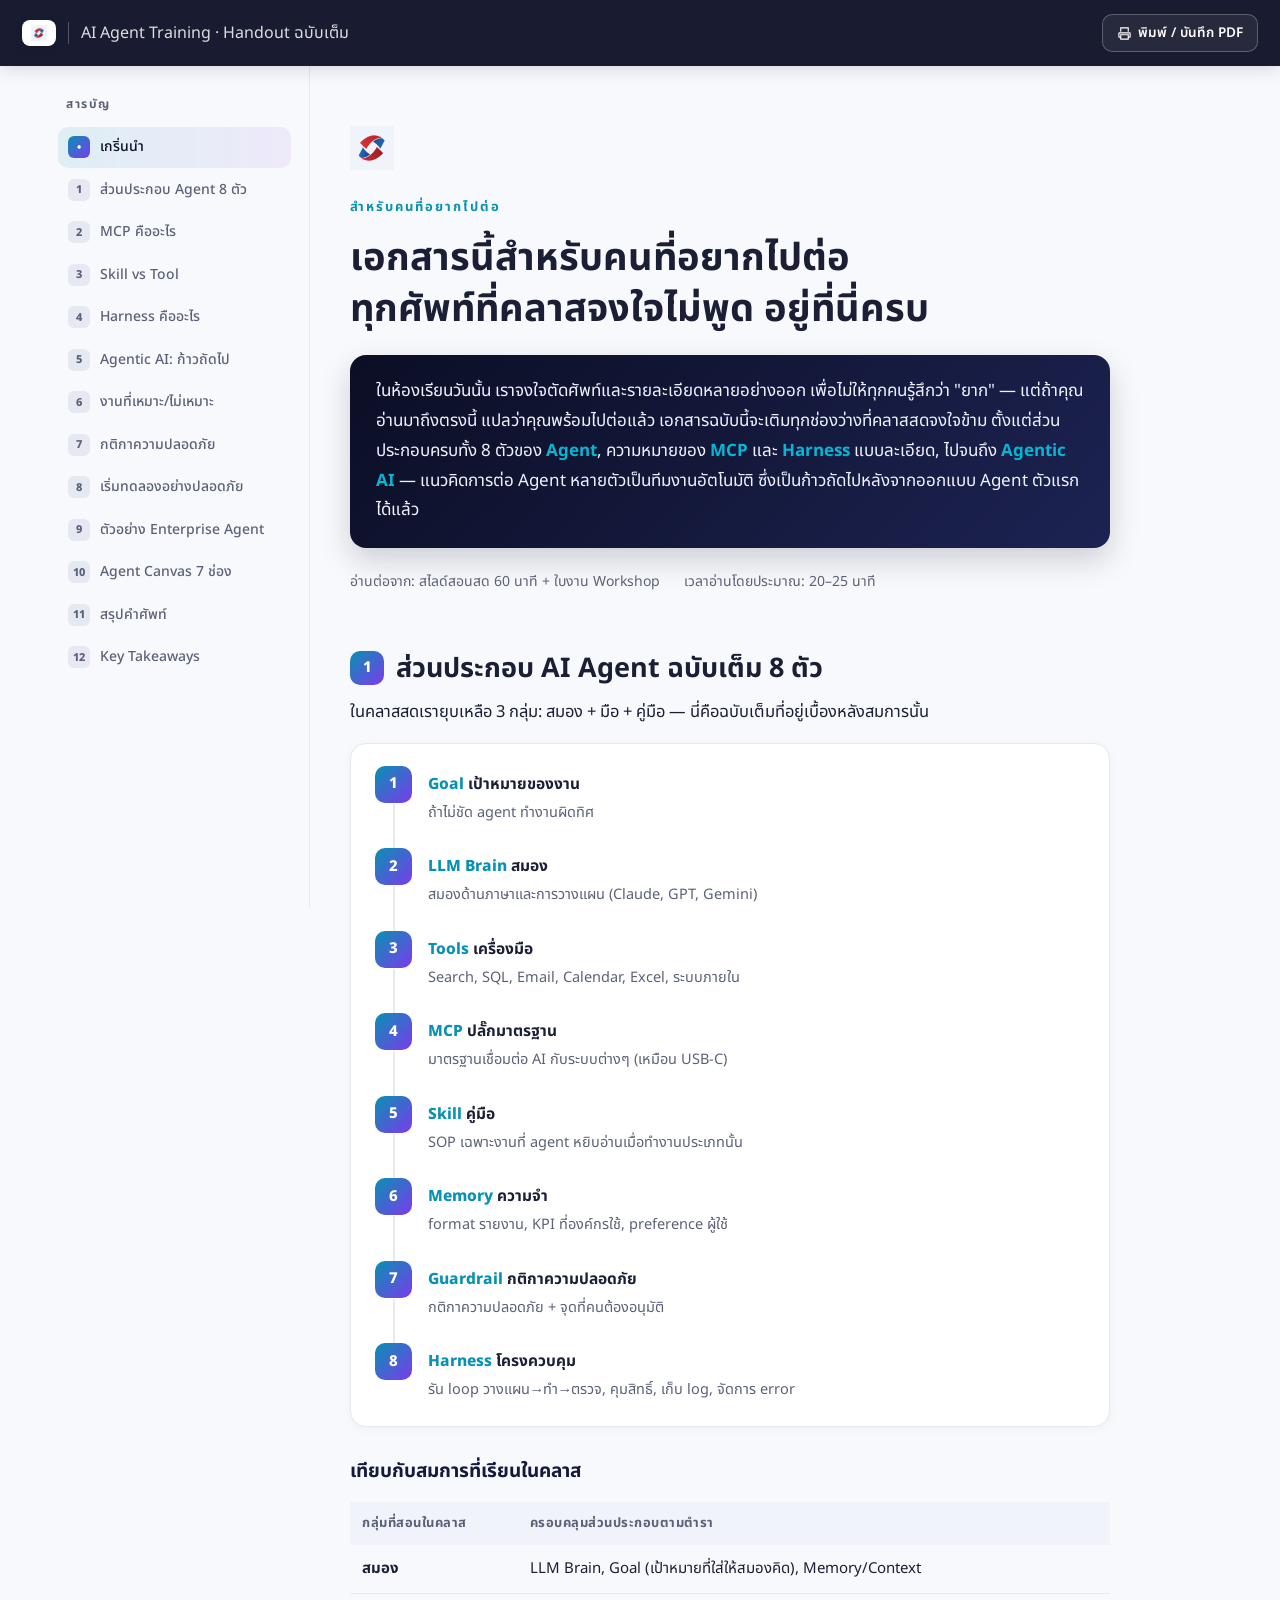
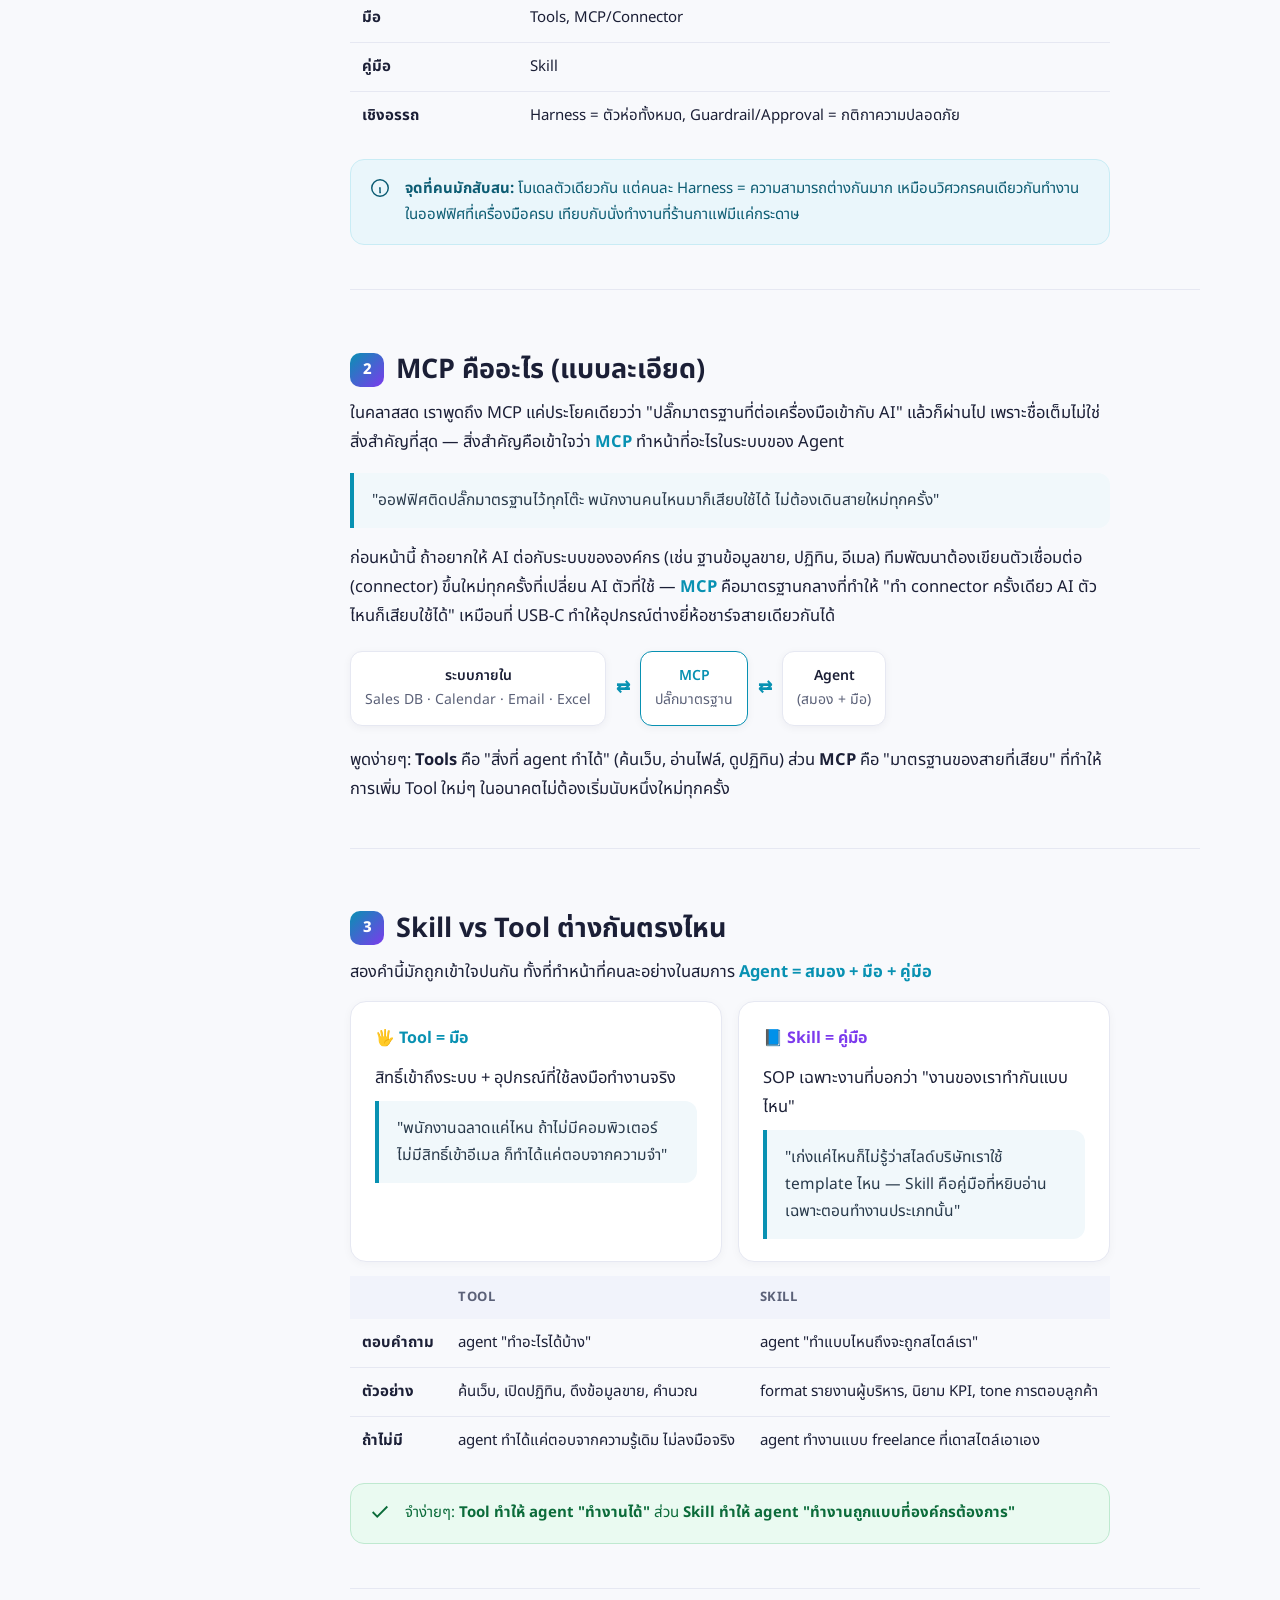
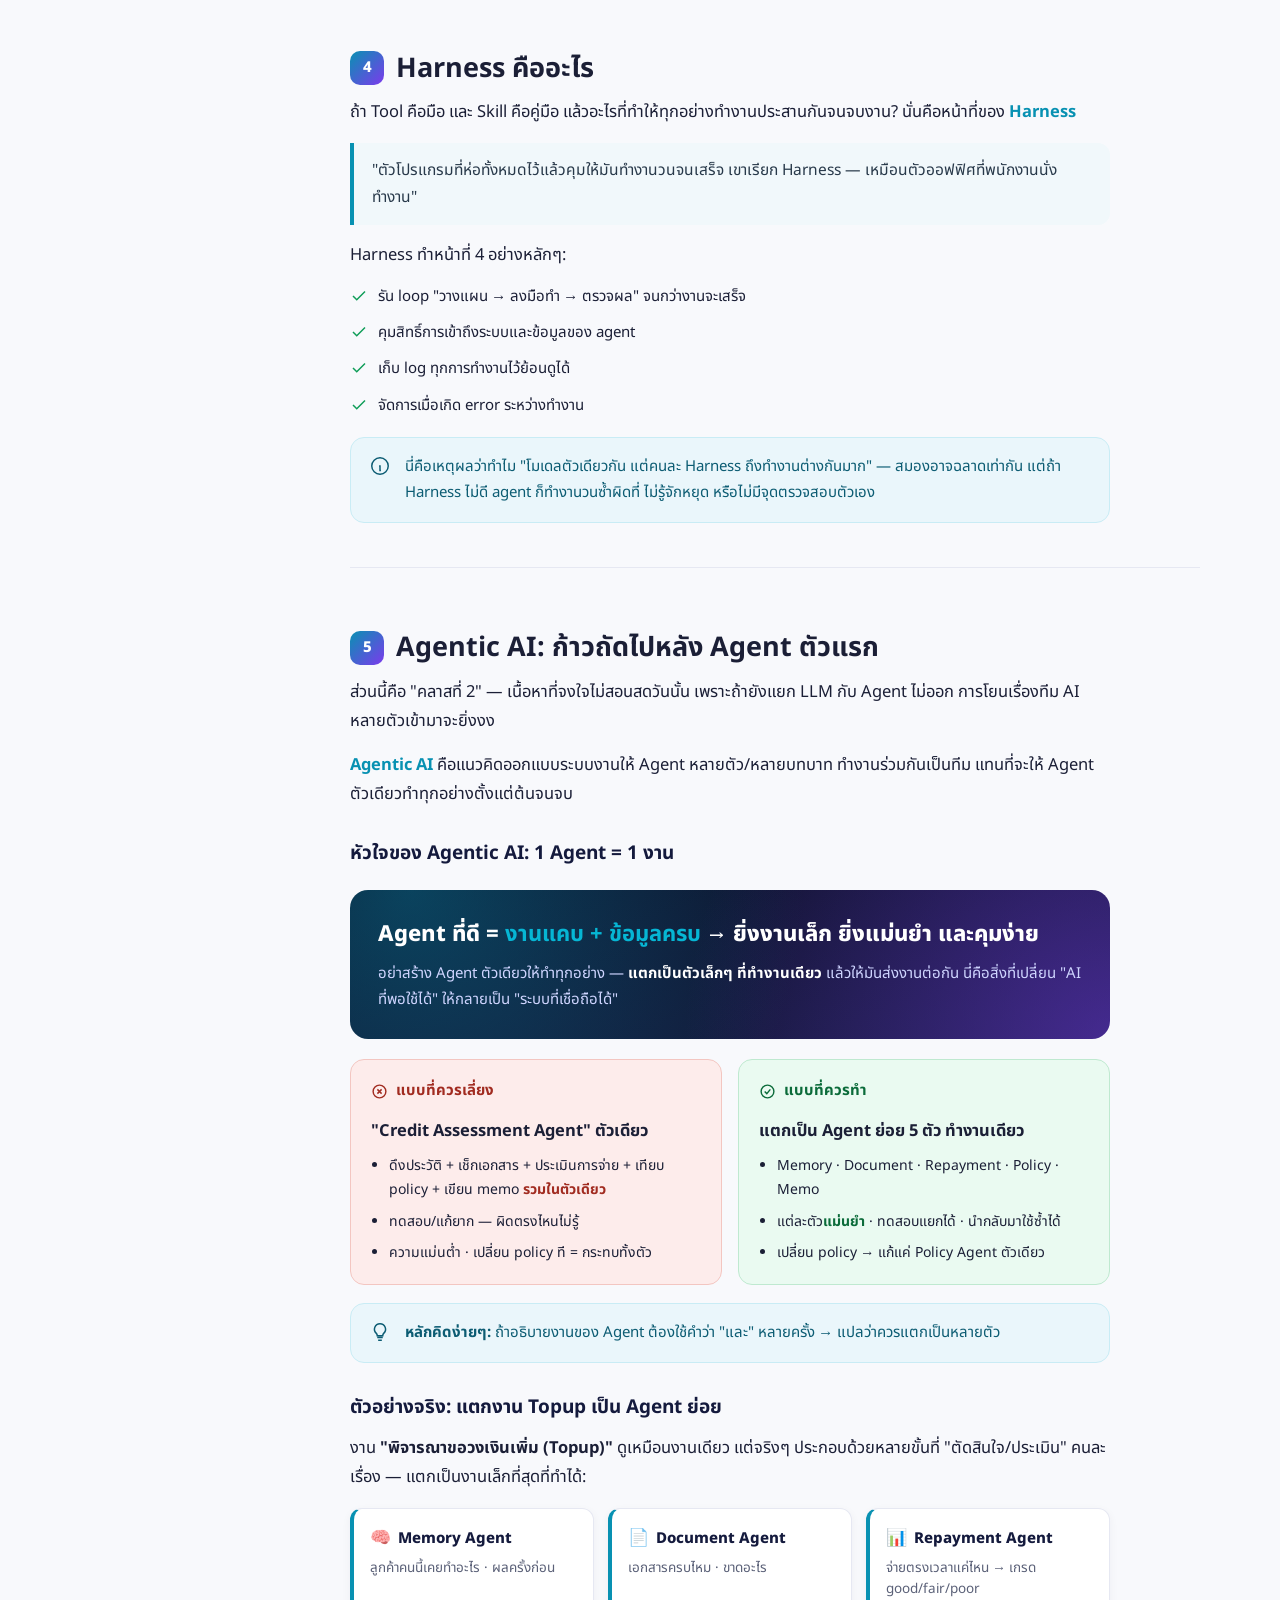
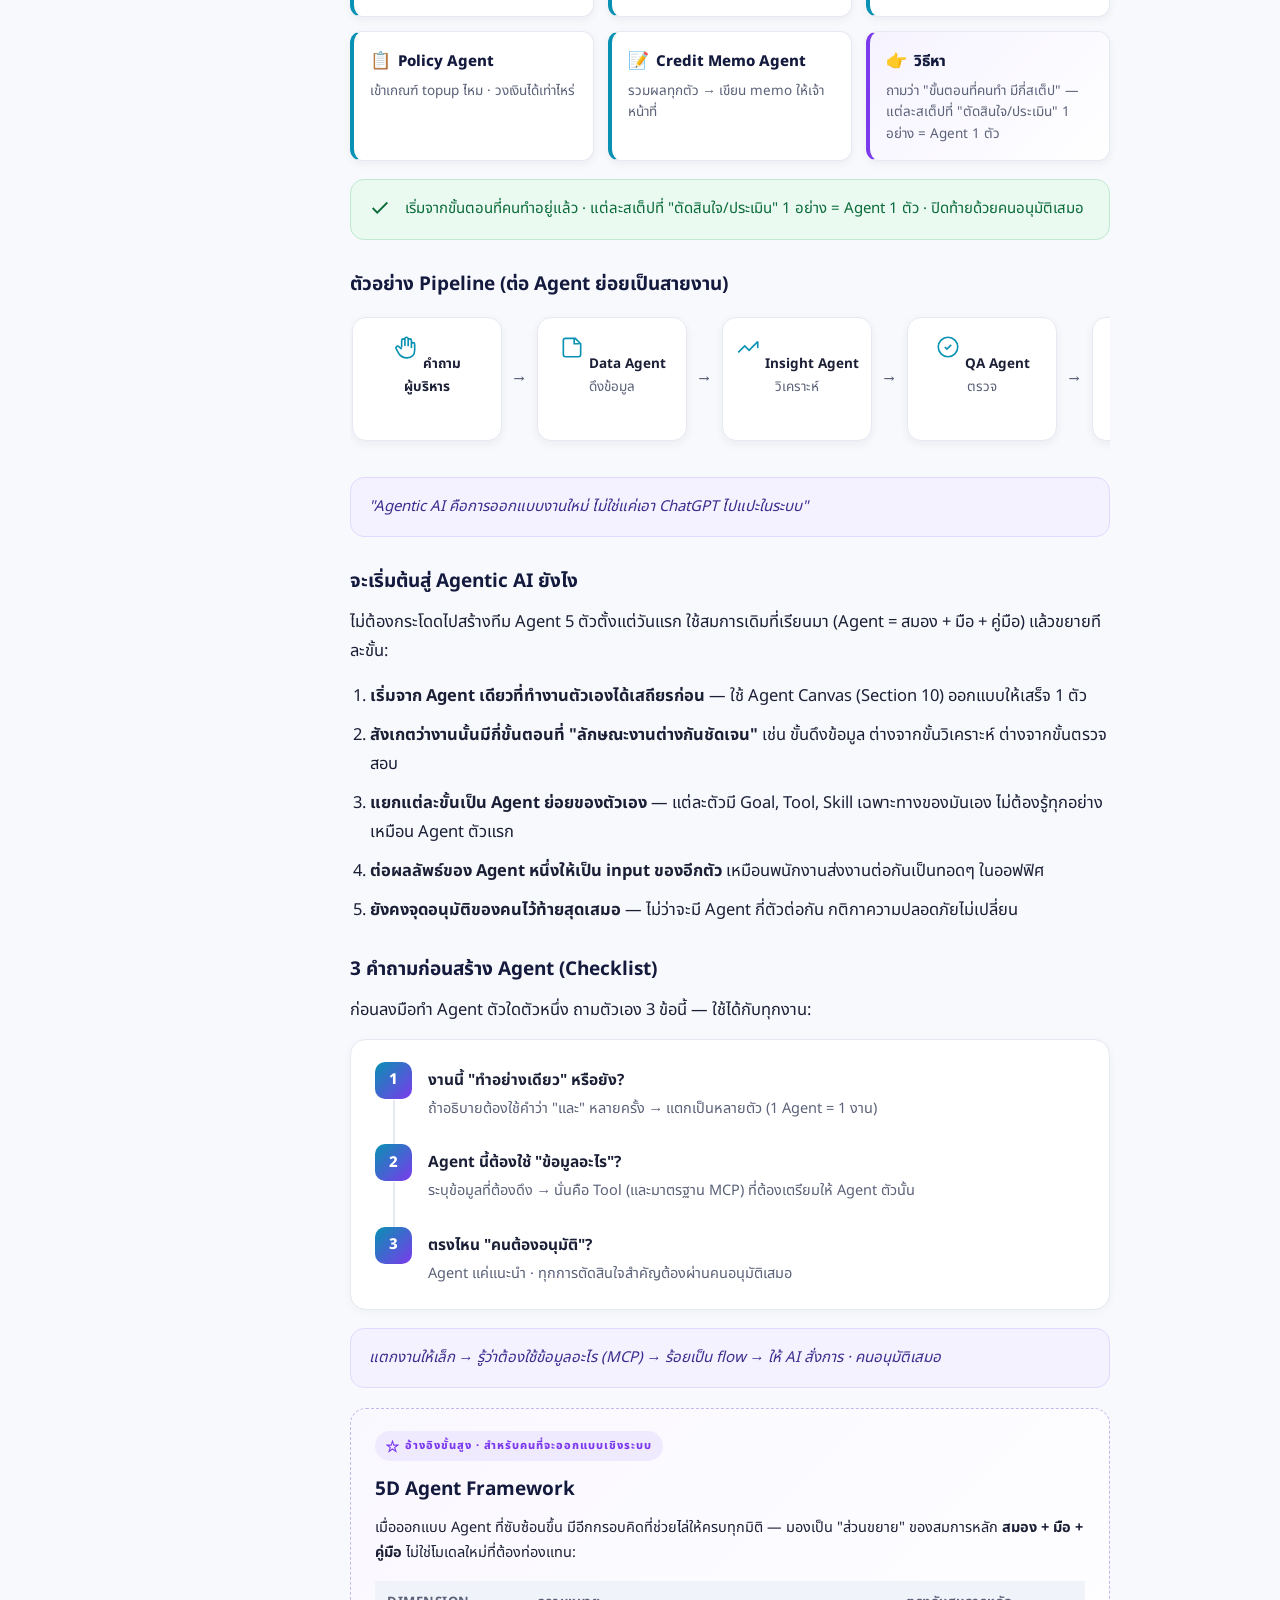
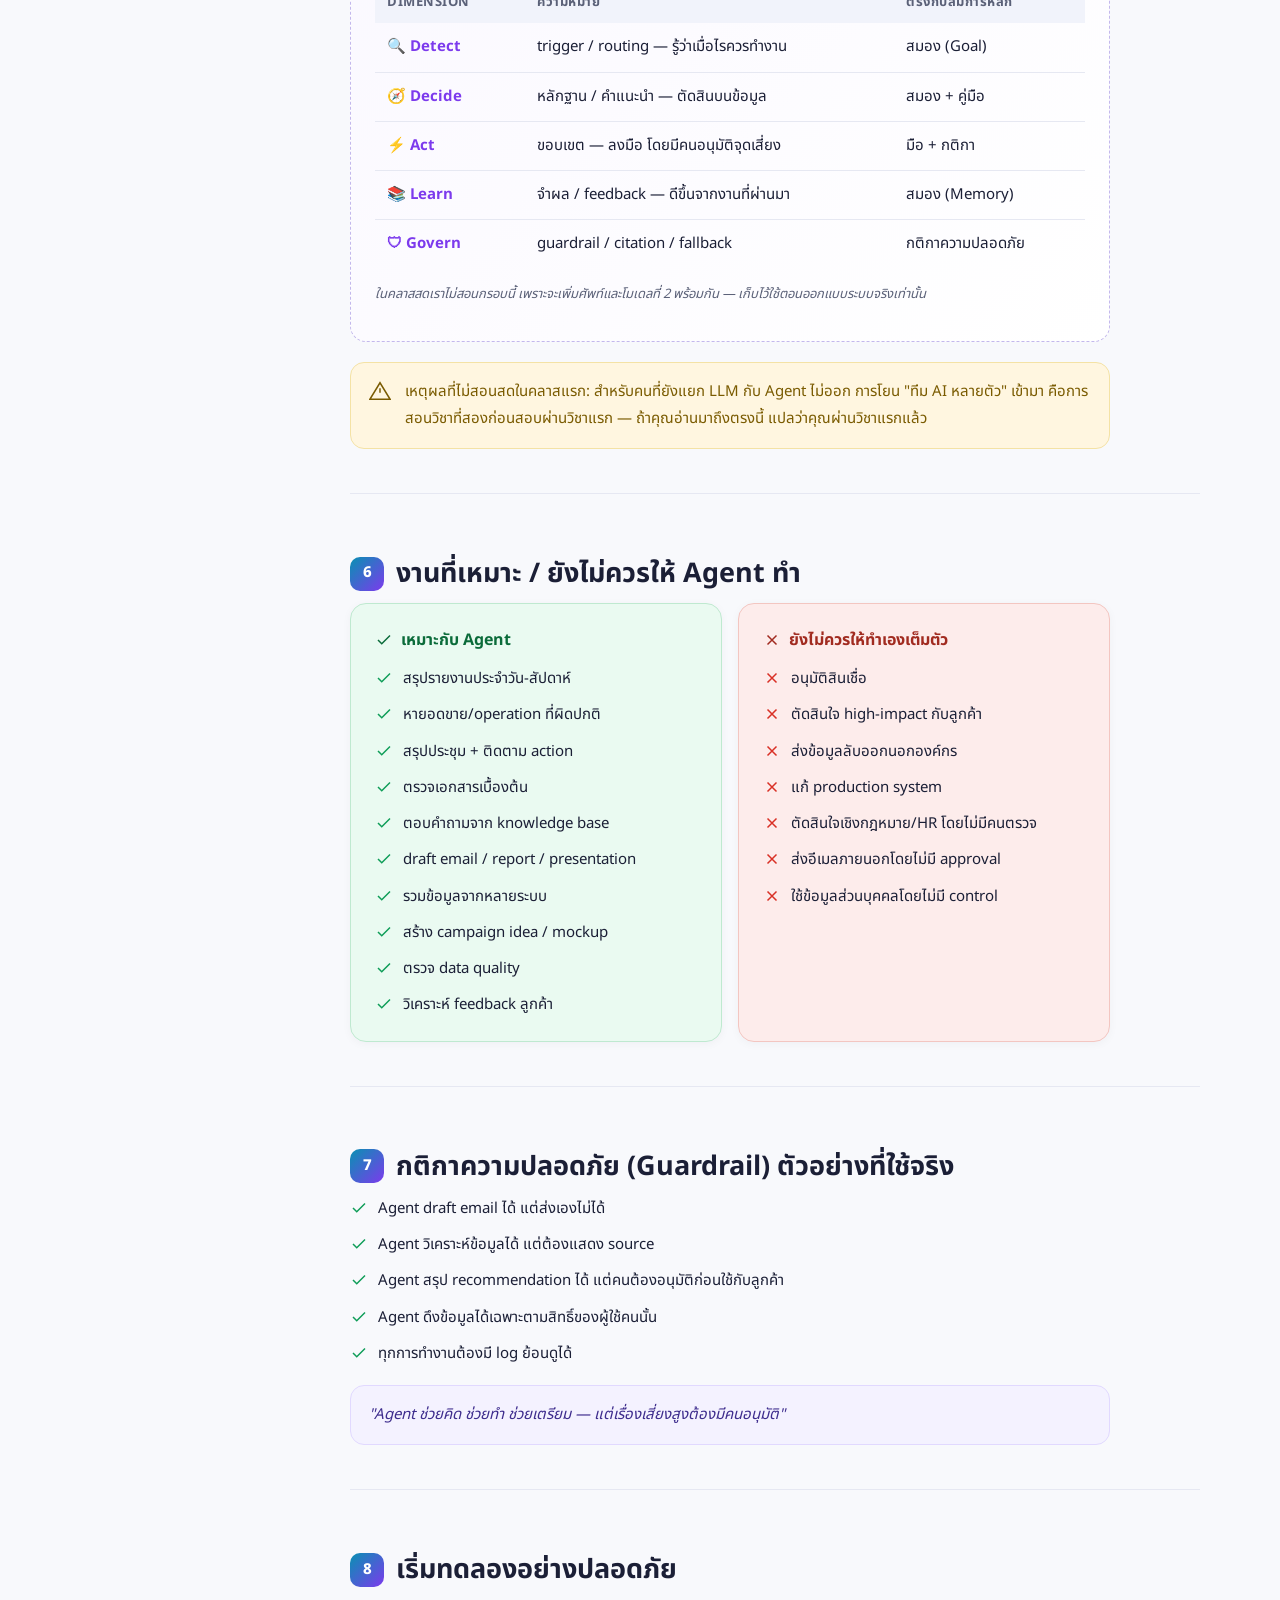
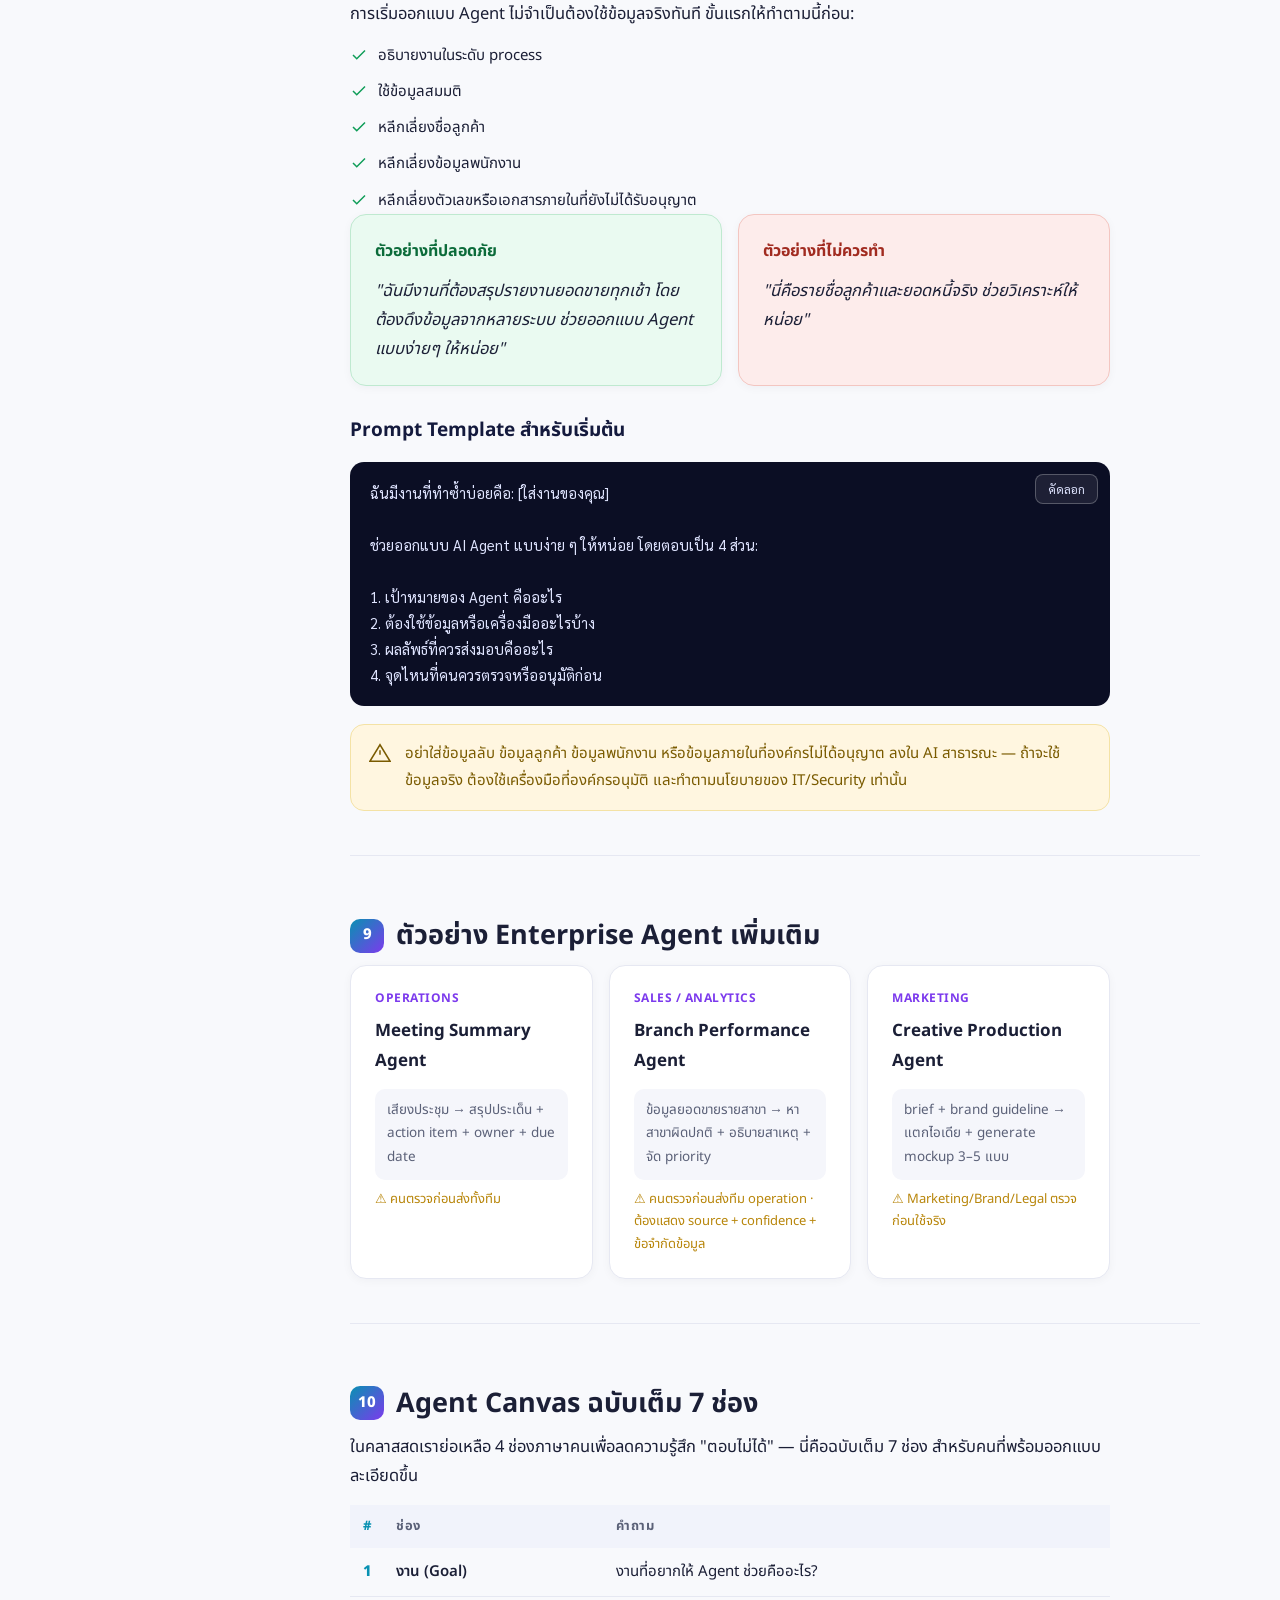
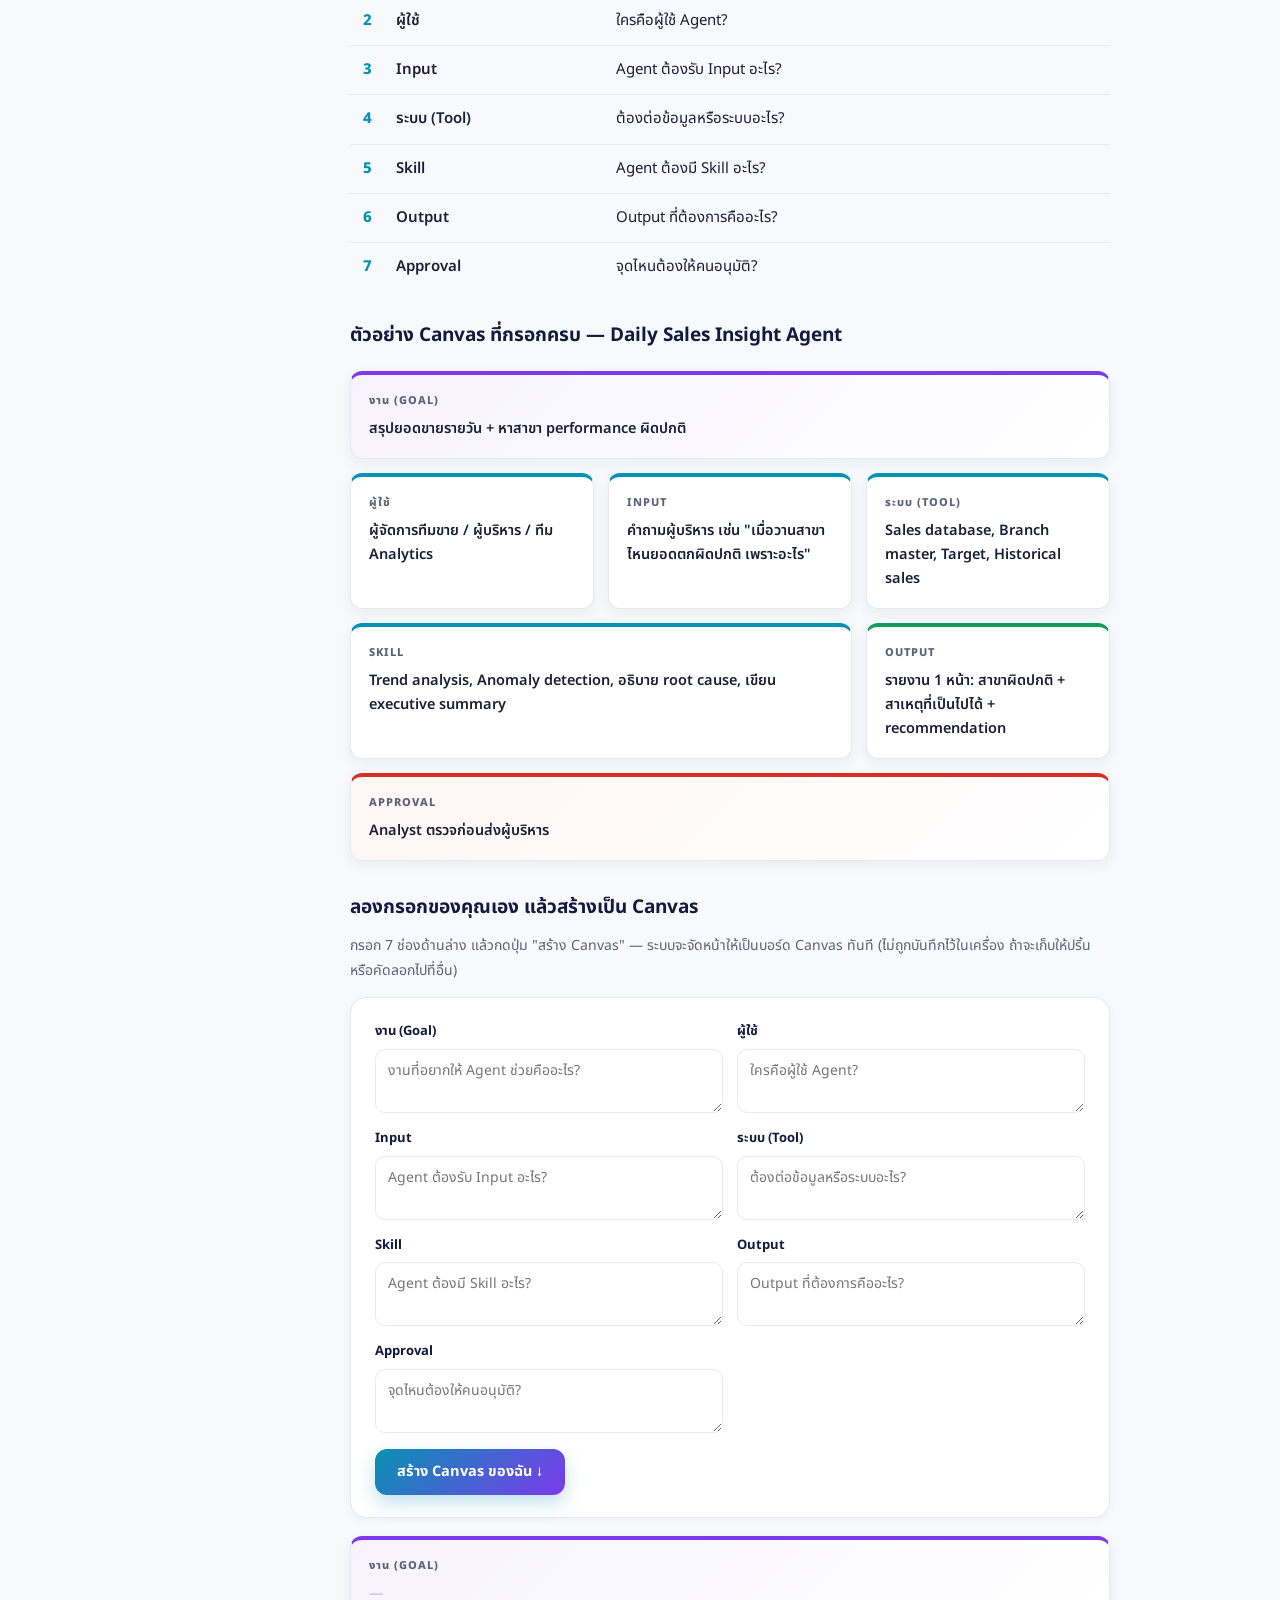
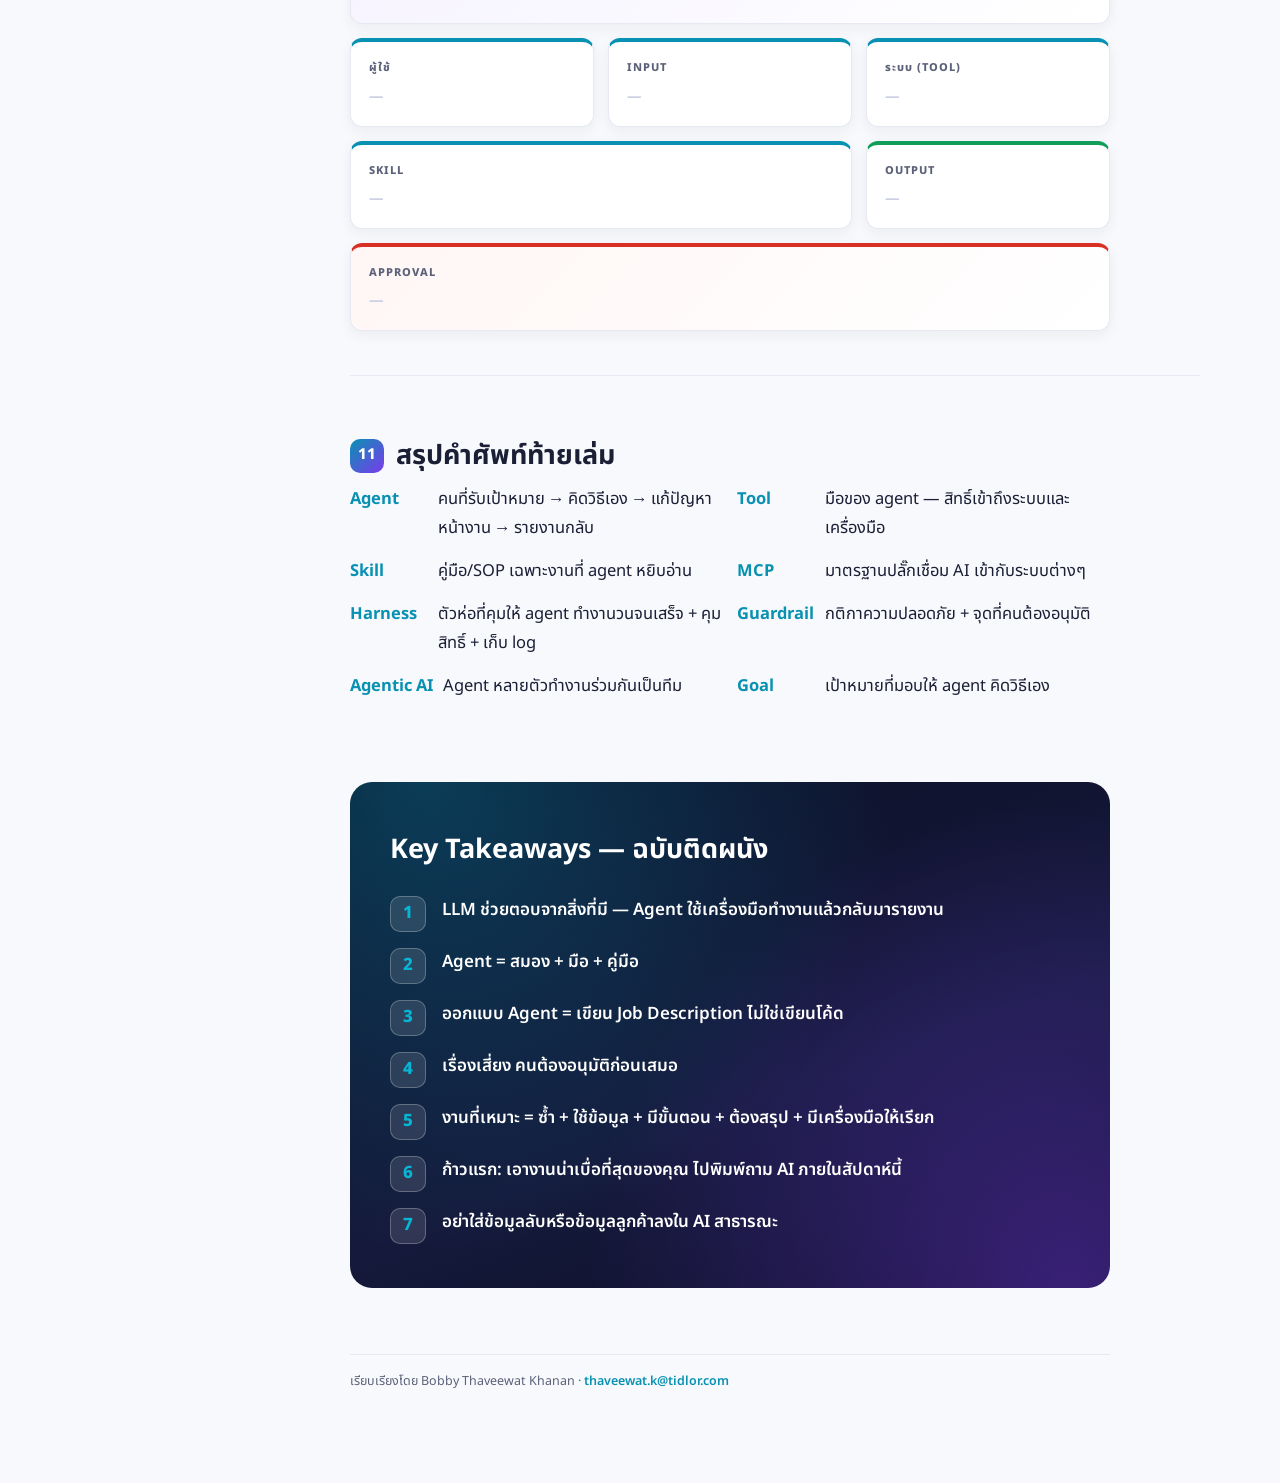
==== ai-agent-handout.html @ 592cb0d1 "Add branch/HQ + department selection, numeric employee ID, and handout link - Agent Spark: rename he" ====
<!DOCTYPE html>
<html lang="th">
<head>
<meta charset="UTF-8">
<meta name="viewport" content="width=device-width, initial-scale=1.0">
<title>TIDLOR AI Agent Training — Handout ฉบับเต็ม</title>
<link rel="preconnect" href="https://fonts.googleapis.com">
<link href="https://fonts.googleapis.com/css2?family=Noto+Sans+Thai:wght@400;500;600;700;800&family=Sarabun:wght@400;500;600;700&display=swap" rel="stylesheet">
<style>
:root{
  --navy:#0b0e24;
  --navy2:#141a3d;
  --cyan:#0891b2;
  --cyan-light:#06b6d4;
  --violet:#7c3aed;
  --bg:#f8f9fc;
  --card:#ffffff;
  --border:#e6e8f2;
  --text:#1b1f36;
  --muted:#5b6178;
  --good:#0f9d58;
  --good-bg:#eafaf1;
  --bad:#d93025;
  --bad-bg:#fdeceb;
  --warn:#b8860b;
  --warn-bg:#fff6e0;
  --radius:16px;
}
*{box-sizing:border-box;}
html{scroll-behavior:smooth;}
body{
  margin:0; background:var(--bg); color:var(--text);
  font-family:'Noto Sans Thai','Sarabun',sans-serif;
  line-height:1.75; font-size:16.5px;
}
::selection{ background:rgba(8,145,178,.2); }

/* ---------- progress bar ---------- */
#progress{ position:fixed; top:0; left:0; height:3px; background:linear-gradient(90deg,var(--cyan),var(--violet)); width:0%; z-index:100; transition:width .1s linear; }

/* ---------- topbar ---------- */
.topbar{
  position:sticky; top:0; z-index:40; background:rgba(11,14,36,.94); backdrop-filter:blur(8px);
  color:#fff; display:flex; align-items:center; justify-content:space-between;
  padding:14px 22px; box-shadow:0 2px 18px rgba(0,0,0,.15);
}
.topbar .brand{ display:flex; align-items:center; gap:12px; font-weight:700; font-size:16px; }
.topbar .brand svg{ width:24px; height:24px; color:var(--cyan-light); }
.brand-logo{
  height:26px; width:auto; display:block; background:#fff; padding:5px 9px; border-radius:8px;
  box-shadow:0 2px 8px rgba(0,0,0,.2);
}
.brand-sep{ width:1px; height:22px; background:rgba(255,255,255,.25); }
.topbar .actions{ display:flex; gap:10px; align-items:center; }
.btn{
  border:1px solid rgba(255,255,255,.25); background:rgba(255,255,255,.06); color:#fff;
  padding:8px 14px; border-radius:10px; font-size:13.5px; font-weight:600; cursor:pointer; font-family:inherit;
  display:inline-flex; align-items:center; gap:6px; text-decoration:none;
}
.btn:hover{ background:rgba(255,255,255,.15); }
.btn svg{ width:15px; height:15px; }
.tocToggle{ display:none; }

/* ---------- layout ---------- */
.layout{ display:grid; grid-template-columns:270px minmax(0,1fr); gap:0; max-width:1200px; margin:0 auto; }
.sidebar{
  position:sticky; top:58px; align-self:start; height:calc(100vh - 58px); overflow-y:auto;
  padding:28px 18px 40px; border-right:1px solid var(--border);
}
.sidebar h6{ font-size:12px; text-transform:uppercase; letter-spacing:1.5px; color:var(--muted); margin:0 0 12px 8px; }
.sidebar a{
  display:flex; gap:10px; align-items:center; padding:8px 10px; border-radius:10px; color:var(--muted);
  text-decoration:none; font-size:14px; font-weight:500; margin-bottom:2px;
}
.sidebar a .n{
  flex:0 0 22px; height:22px; border-radius:6px; background:var(--border); color:var(--muted);
  font-size:11px; font-weight:800; display:flex; align-items:center; justify-content:center;
}
.sidebar a:hover{ background:#eef1fb; color:var(--text); }
.sidebar a.active{ background:linear-gradient(90deg,rgba(8,145,178,.1),rgba(124,58,237,.08)); color:var(--navy); }
.sidebar a.active .n{ background:linear-gradient(135deg,var(--cyan),var(--violet)); color:#fff; }

main{ padding:0 40px 80px; min-width:0; }
.cover{ padding:60px 0 30px; max-width:760px; }
.cover-logo{ height:44px; width:auto; display:block; margin-bottom:26px; }
.cover .eyebrow{ color:var(--cyan); font-weight:700; letter-spacing:2px; text-transform:uppercase; font-size:13px; margin-bottom:14px; }
.cover h1{ font-size:38px; line-height:1.35; margin:0 0 20px; }
.cover .lead{
  background:linear-gradient(135deg,var(--navy),#1c2352); color:#eef1ff; padding:22px 26px; border-radius:var(--radius);
  font-size:17px; box-shadow:0 12px 30px rgba(11,14,36,.18);
}
.cover .lead b{ color:var(--cyan-light); }
.meta-row{ display:flex; gap:24px; margin-top:22px; flex-wrap:wrap; color:var(--muted); font-size:14px; }

article section{ max-width:760px; padding-top:56px; scroll-margin-top:76px; }
article section:first-of-type{ padding-top:20px; }
.sec-num{
  display:inline-flex; align-items:center; justify-content:center; width:34px; height:34px; border-radius:10px;
  background:linear-gradient(135deg,var(--cyan),var(--violet)); color:#fff; font-weight:800; font-size:15px; margin-right:10px;
}
h2{ font-size:27px; display:flex; align-items:center; gap:2px; margin:0 0 6px; }
h2 .sub{ display:block; font-size:14px; font-weight:500; color:var(--muted); margin-left:46px; margin-top:2px; }
h3{ font-size:19px; margin:28px 0 10px; color:var(--navy2); }
p{ margin:0 0 14px; }
.term{ color:var(--cyan); font-weight:700; }

.card{ background:var(--card); border:1px solid var(--border); border-radius:var(--radius); padding:22px 24px; box-shadow:0 2px 10px rgba(20,26,61,.04); }
.grid2{ display:grid; grid-template-columns:1fr 1fr; gap:16px; }
.grid3{ display:grid; grid-template-columns:repeat(3,1fr); gap:16px; }

.callout{ display:flex; gap:14px; padding:16px 18px; border-radius:14px; margin:18px 0; font-size:15px; }
.callout svg{ width:22px; height:22px; flex:0 0 22px; margin-top:1px; }
.callout.info{ background:#eaf6fb; color:#0c5c73; border:1px solid #c9ecf5; }
.callout.warn{ background:var(--warn-bg); color:#7a5b00; border:1px solid #f4e2a5; }
.callout.good{ background:var(--good-bg); color:#0b6b3a; border:1px solid #bfe9d0; }
.callout.quote{ background:#f4f2ff; color:#3d2c8d; border:1px solid #e1d9ff; font-style:italic; }

blockquote{
  margin:16px 0; padding:14px 18px; border-left:4px solid var(--cyan); background:#f1f8fb;
  border-radius:0 12px 12px 0; font-size:15.5px; color:#28394a;
}

table{ width:100%; border-collapse:collapse; font-size:15px; margin:14px 0; }
table th{ text-align:left; background:#f1f3fb; padding:10px 12px; font-size:13px; text-transform:uppercase; letter-spacing:.5px; color:var(--muted); }
table td{ padding:11px 12px; border-bottom:1px solid var(--border); vertical-align:top; }
table tr:last-child td{ border-bottom:none; }
table.canvas td:first-child, table.canvas th:first-child{ width:34px; text-align:center; font-weight:800; color:var(--cyan); }
table.canvas td:nth-child(2){ width:220px; font-weight:600; }

.stepper{ display:flex; flex-direction:column; }
.stepper .step{ display:flex; gap:16px; position:relative; padding-bottom:22px; }
.stepper .step:last-child{ padding-bottom:0; }
.stepper .step::after{
  content:""; position:absolute; left:18px; top:38px; bottom:-4px; width:2px; background:var(--border);
}
.stepper .step:last-child::after{ display:none; }
.stepper .num{
  flex:0 0 37px; width:37px; height:37px; border-radius:10px; z-index:1;
  background:linear-gradient(135deg,var(--cyan),var(--violet)); color:#fff;
  display:flex; align-items:center; justify-content:center; font-weight:800; font-size:15px;
}
.stepper .body{ padding-top:5px; }
.stepper .body h5{ margin:0 0 3px; font-size:15.5px; }
.stepper .body h5 .en{ color:var(--cyan); font-weight:800; margin-right:4px; }
.stepper .body p{ margin:0; font-size:14.5px; color:var(--muted); }

.badge-list{ display:flex; flex-wrap:wrap; gap:8px; margin:10px 0 4px; }
.badge{ background:#eef1fb; border:1px solid var(--border); padding:6px 12px; border-radius:999px; font-size:13px; font-weight:600; color:var(--navy2); }

.flow{ display:flex; align-items:center; gap:10px; flex-wrap:wrap; margin:20px 0; }
.flow .box{ background:var(--card); border:1px solid var(--border); border-radius:12px; padding:12px 14px; font-size:14px; font-weight:600; box-shadow:0 2px 8px rgba(20,26,61,.05); text-align:center; }
.flow .arr{ color:var(--cyan); font-weight:800; }
.flow.vertical{ flex-direction:column; align-items:stretch; }
.flow.vertical .arr{ align-self:center; }

.pipeline{ display:flex; gap:10px; overflow-x:auto; padding:6px 2px 18px; }
.pipeline .node{
  flex:0 0 150px; background:var(--card); border:1px solid var(--border); border-radius:14px; padding:16px 12px;
  text-align:center; font-size:13.5px; font-weight:700; position:relative; box-shadow:0 3px 10px rgba(20,26,61,.06);
}
.pipeline .node .ic{ width:26px; height:26px; margin:0 auto 8px; color:var(--cyan); }
.pipeline .node.final{ background:linear-gradient(135deg,var(--navy),#1c2352); color:#fff; }
.pipeline .node.final .ic{ color:var(--cyan-light); }
.pipeline .sep{ display:flex; align-items:center; color:var(--muted); font-weight:800; }

.list-check{ list-style:none; margin:0; padding:0; display:flex; flex-direction:column; gap:10px; }
.list-check li{ display:flex; gap:10px; align-items:flex-start; font-size:15px; }
.list-check svg{ width:18px; height:18px; flex:0 0 18px; margin-top:3px; }
.list-check.good li svg{ color:var(--good); }
.list-check.bad li svg{ color:var(--bad); }
.card.good{ background:var(--good-bg); border-color:#bfe9d0; }
.card.bad{ background:var(--bad-bg); border-color:#f3c6c1; }
.card h4{ margin:0 0 12px; display:flex; align-items:center; gap:8px; font-size:16px; }
.card.good h4{ color:#0b6b3a; }
.card.bad h4{ color:#a12b20; }

/* ---------- principle hero (1 agent = 1 job) ---------- */
.principle{
  margin:20px 0; border-radius:18px; padding:26px 28px; color:#fff; position:relative; overflow:hidden;
  background:
    radial-gradient(circle at 8% 0%, rgba(8,145,178,.4), transparent 55%),
    radial-gradient(circle at 100% 100%, rgba(124,58,237,.45), transparent 55%),
    linear-gradient(160deg,var(--navy),#171d43);
}
.principle .eq{ font-size:22px; font-weight:800; margin:0 0 6px; }
.principle .eq b{ color:var(--cyan-light); }
.principle .rule{ font-size:15px; color:#cfd5ff; margin:0; }
.principle .rule .hi{ color:#fff; font-weight:700; }

.dodont{ display:grid; grid-template-columns:1fr 1fr; gap:16px; margin:16px 0; }
.dodont .col{ border-radius:14px; padding:18px 20px; }
.dodont .col.dont{ background:var(--bad-bg); border:1px solid #f3c6c1; }
.dodont .col.do{ background:var(--good-bg); border:1px solid #bfe9d0; }
.dodont h4{ margin:0 0 12px; font-size:15px; display:flex; align-items:center; gap:8px; }
.dodont .col.dont h4{ color:#a12b20; }
.dodont .col.do h4{ color:#0b6b3a; }
.dodont ul{ margin:0; padding-left:18px; display:flex; flex-direction:column; gap:7px; font-size:14px; }
.dodont .col.dont .emph{ color:#a12b20; font-weight:700; }
.dodont .col.do .emph{ color:#0b6b3a; font-weight:700; }

/* ---------- sub-agent grid (topup) ---------- */
.subagent-grid{ display:grid; grid-template-columns:repeat(3,1fr); gap:14px; margin:16px 0; }
.subagent{ background:#fff; border:1px solid var(--border); border-left:4px solid var(--cyan); border-radius:12px; padding:15px 16px; box-shadow:0 3px 10px rgba(20,26,61,.05); }
.subagent .name{ font-weight:800; font-size:15px; margin-bottom:4px; display:flex; align-items:center; gap:7px; color:var(--navy2); }
.subagent .name .em{ font-size:17px; }
.subagent .desc{ font-size:13.5px; color:var(--muted); line-height:1.6; }
.subagent.how{ border-left-color:var(--violet); background:linear-gradient(135deg,#f6f3ff,#fff); }
@media (max-width:920px){ .subagent-grid{ grid-template-columns:1fr; } }

/* ---------- advanced reference box ---------- */
.advanced{ margin:20px 0; border:1px dashed #c3b8ec; border-radius:16px; padding:22px 24px; background:linear-gradient(135deg,#faf8ff,#fff); }
.advanced .tag-adv{ display:inline-flex; align-items:center; gap:6px; font-size:11px; font-weight:800; text-transform:uppercase; letter-spacing:1px; color:var(--violet); background:#f0eaff; padding:5px 11px; border-radius:999px; margin-bottom:12px; }
.advanced table td:first-child{ font-weight:700; color:var(--violet); white-space:nowrap; width:150px; }
.advanced .disclaimer{ font-size:13px; color:var(--muted); margin-top:10px; font-style:italic; }

.ent-card{ display:flex; flex-direction:column; gap:8px; }
.ent-card .tag{ font-size:12px; font-weight:700; color:var(--violet); text-transform:uppercase; letter-spacing:.5px; }
.ent-card h4{ margin:0; font-size:17px; }
.ent-card .flowmini{ font-size:13.5px; color:var(--muted); background:#f5f6fb; padding:10px 12px; border-radius:10px; margin-top:4px; }
.ent-card .guardrail{ font-size:13px; color:var(--warn); }

.prompt-box{
  position:relative; background:#0b0e24; color:#dfe4ff; border-radius:14px; padding:18px 20px 18px 20px;
  font-family:'Sarabun',monospace; font-size:14.5px; line-height:1.8; white-space:pre-wrap; margin:14px 0;
}
.copy-btn{
  position:absolute; top:12px; right:12px; cursor:pointer; border:1px solid rgba(255,255,255,.25);
  background:rgba(255,255,255,.08); color:#dfe4ff; padding:6px 12px; border-radius:8px; font-size:12px; font-family:inherit;
}
.copy-btn:hover{ background:rgba(255,255,255,.18); }

.fill-table td[contenteditable]{ outline:none; border-bottom:1px dashed #c7cbe0; min-height:22px; }
.fill-table td[contenteditable]:focus{ background:#f1f8fb; border-color:var(--cyan); }
.fill-table td[contenteditable]:empty:before{ content:attr(data-ph); color:#b7bcd6; }

/* ---------- agent canvas board ---------- */
.canvas-board{
  display:grid; gap:14px; margin:18px 0 30px;
  grid-template-columns:repeat(3,1fr);
  grid-template-areas:
    "goal goal goal"
    "user input tool"
    "skill skill output"
    "approval approval approval";
}
.canvas-board .note{
  background:#fff; border:1px solid var(--border); border-top:4px solid var(--cyan);
  border-radius:12px; padding:16px 18px; box-shadow:0 4px 14px rgba(20,26,61,.06);
}
.canvas-board .note .lbl{ font-size:11px; text-transform:uppercase; letter-spacing:1px; font-weight:800; color:var(--muted); margin-bottom:8px; }
.canvas-board .note .val{ font-size:14.5px; font-weight:600; line-height:1.65; white-space:pre-wrap; color:var(--text); }
.canvas-board .a-goal{ grid-area:goal; border-top-color:var(--violet); background:linear-gradient(135deg,#f6f3ff,#fff); }
.canvas-board .a-user{ grid-area:user; }
.canvas-board .a-input{ grid-area:input; }
.canvas-board .a-tool{ grid-area:tool; }
.canvas-board .a-skill{ grid-area:skill; }
.canvas-board .a-output{ grid-area:output; border-top-color:var(--good); }
.canvas-board .a-approval{ grid-area:approval; border-top-color:var(--bad); background:linear-gradient(135deg,#fff6f5,#fff); }
.canvas-board.empty .val{ color:#c3c7de; }

.canvas-form{ display:grid; grid-template-columns:1fr 1fr; gap:14px; }
.canvas-form label{ display:flex; flex-direction:column; gap:6px; font-size:13px; font-weight:700; color:var(--navy2); }
.canvas-form textarea{
  font-family:inherit; font-size:14px; padding:10px 12px; border:1px solid var(--border); border-radius:10px;
  resize:vertical; min-height:58px; color:var(--text);
}
.canvas-form textarea:focus{ outline:none; border-color:var(--cyan); box-shadow:0 0 0 3px rgba(8,145,178,.12); }
.btn-generate{
  margin-top:16px; padding:12px 22px; border-radius:12px; border:none; cursor:pointer; font-family:inherit;
  font-weight:700; font-size:14.5px; color:#fff; background:linear-gradient(135deg,var(--cyan),var(--violet));
  box-shadow:0 8px 18px rgba(8,145,178,.25);
}
.btn-generate:hover{ filter:brightness(1.08); }
@media (max-width:920px){
  .canvas-board{ grid-template-columns:1fr; grid-template-areas:"goal" "user" "input" "tool" "skill" "output" "approval"; }
  .canvas-form{ grid-template-columns:1fr; }
}

.divider{ height:1px; background:var(--border); margin:44px 0 0; }

.glossary-grid{ display:grid; grid-template-columns:repeat(2,1fr); gap:14px; }
.gterm{ display:flex; gap:10px; }
.gterm b{ min-width:78px; color:var(--cyan); }

/* ---------- key takeaways poster ---------- */
.poster{
  margin-top:26px; border-radius:22px; padding:44px 40px; color:#fff;
  background:
    radial-gradient(circle at 10% 0%, rgba(8,145,178,.35), transparent 55%),
    radial-gradient(circle at 95% 100%, rgba(124,58,237,.4), transparent 55%),
    linear-gradient(160deg,var(--navy),#151a3c 60%,#0b0e24);
}
.poster h2{ color:#fff; margin-bottom:22px; }
.poster ol{ margin:0; padding:0; list-style:none; display:flex; flex-direction:column; gap:16px; counter-reset:pn; }
.poster li{ display:flex; gap:16px; align-items:flex-start; font-size:17px; font-weight:600; counter-increment:pn; }
.poster li::before{
  content:counter(pn); flex:0 0 34px; height:34px; border-radius:10px; background:rgba(255,255,255,.12);
  border:1px solid rgba(255,255,255,.25); display:flex; align-items:center; justify-content:center; font-weight:800; color:var(--cyan-light);
}

footer.pagefoot{ max-width:760px; padding:50px 0 10px; color:var(--muted); font-size:13px; }
.credit{ margin-top:16px; padding-top:16px; border-top:1px solid var(--border); font-size:12.5px; color:var(--muted); }
.credit a{ color:var(--cyan); text-decoration:none; font-weight:600; }
.credit a:hover{ text-decoration:underline; }

/* ---------- back to top ---------- */
#toTop{
  position:fixed; right:26px; bottom:26px; width:46px; height:46px; border-radius:50%; z-index:40;
  background:var(--navy); color:#fff; display:flex; align-items:center; justify-content:center; cursor:pointer;
  box-shadow:0 8px 20px rgba(0,0,0,.25); opacity:0; pointer-events:none; transition:opacity .25s ease;
}
#toTop.show{ opacity:1; pointer-events:auto; }
#toTop svg{ width:20px; height:20px; }

/* ---------- responsive ---------- */
@media (max-width:920px){
  .layout{ grid-template-columns:1fr; }
  .sidebar{
    position:fixed; top:58px; left:0; bottom:0; width:78%; max-width:320px; background:#fff; z-index:39;
    transform:translateX(-105%); transition:transform .3s ease; box-shadow:12px 0 30px rgba(0,0,0,.15);
  }
  .sidebar.open{ transform:translateX(0); }
  .tocToggle{ display:inline-flex; }
  main{ padding:0 20px 70px; }
  .grid2,.grid3{ grid-template-columns:1fr; }
  .cover h1{ font-size:29px; }
  .pipeline{ padding-bottom:10px; }
}

/* ---------- print ---------- */
@media print{
  .topbar,.sidebar,#toTop,#progress,.copy-btn,.tocToggle{ display:none !important; }
  .layout{ display:block; }
  main{ padding:0; }
  body{ background:#fff; font-size:12.5px; }
  a{ color:inherit; text-decoration:none; }
  .card,.callout,.prompt-box{ box-shadow:none !important; }
  .poster{ page-break-before:always; -webkit-print-color-adjust:exact; print-color-adjust:exact; }
  section{ padding-top:18px !important; }
  @page{ size:A4; margin:16mm; }
}
</style>
</head>
<body>

<div id="progress"></div>

<div class="topbar">
  <div class="brand">
    <img src="tidlor-pcl--600.png" alt="TIDLOR" class="brand-logo">
    <span class="brand-sep"></span>
    <span style="font-weight:400;opacity:.85;">AI Agent Training · Handout ฉบับเต็ม</span>
  </div>
  <div class="actions">
    <button class="btn tocToggle" id="tocToggle"><svg viewBox="0 0 24 24" fill="none" stroke="currentColor" stroke-width="2"><path d="M4 6h16M4 12h16M4 18h16"/></svg>สารบัญ</button>
    <button class="btn" id="printBtn"><svg viewBox="0 0 24 24" fill="none" stroke="currentColor" stroke-width="1.8"><path d="M6 9V3h12v6M6 18H4a1 1 0 0 1-1-1v-5a1 1 0 0 1 1-1h16a1 1 0 0 1 1 1v5a1 1 0 0 1-1 1h-2M6 14h12v7H6z"/></svg>พิมพ์ / บันทึก PDF</button>
  </div>
</div>

<div class="layout">
  <nav class="sidebar" id="sidebar">
    <h6>สารบัญ</h6>
    <a href="#intro"><span class="n">•</span> เกริ่นนำ</a>
    <a href="#components"><span class="n">1</span> ส่วนประกอบ Agent 8 ตัว</a>
    <a href="#mcp"><span class="n">2</span> MCP คืออะไร</a>
    <a href="#skill-tool"><span class="n">3</span> Skill vs Tool</a>
    <a href="#harness"><span class="n">4</span> Harness คืออะไร</a>
    <a href="#agentic"><span class="n">5</span> Agentic AI: ก้าวถัดไป</a>
    <a href="#usecases"><span class="n">6</span> งานที่เหมาะ/ไม่เหมาะ</a>
    <a href="#guardrail"><span class="n">7</span> กติกาความปลอดภัย</a>
    <a href="#safe-start"><span class="n">8</span> เริ่มทดลองอย่างปลอดภัย</a>
    <a href="#enterprise"><span class="n">9</span> ตัวอย่าง Enterprise Agent</a>
    <a href="#canvas"><span class="n">10</span> Agent Canvas 7 ช่อง</a>
    <a href="#glossary"><span class="n">11</span> สรุปคำศัพท์</a>
    <a href="#takeaways"><span class="n">12</span> Key Takeaways</a>
  </nav>

  <main>
    <div class="cover" id="intro">
      <img src="tidlor-pcl--600.png" alt="TIDLOR" class="cover-logo">
      <div class="eyebrow">สำหรับคนที่อยากไปต่อ</div>
      <h1>เอกสารนี้สำหรับคนที่อยากไปต่อ<br>ทุกศัพท์ที่คลาสจงใจไม่พูด อยู่ที่นี่ครบ</h1>
      <div class="lead">
        ในห้องเรียนวันนั้น เราจงใจตัดศัพท์และรายละเอียดหลายอย่างออก เพื่อไม่ให้ทุกคนรู้สึกว่า "ยาก" —
        แต่ถ้าคุณอ่านมาถึงตรงนี้ แปลว่าคุณพร้อมไปต่อแล้ว เอกสารฉบับนี้จะเติมทุกช่องว่างที่คลาสสดจงใจข้าม
        ตั้งแต่ส่วนประกอบครบทั้ง 8 ตัวของ <b>Agent</b>, ความหมายของ <b>MCP</b> และ <b>Harness</b> แบบละเอียด,
        ไปจนถึง <b>Agentic AI</b> — แนวคิดการต่อ Agent หลายตัวเป็นทีมงานอัตโนมัติ ซึ่งเป็นก้าวถัดไปหลังจากออกแบบ Agent ตัวแรกได้แล้ว
      </div>
      <div class="meta-row">
        <span>อ่านต่อจาก: สไลด์สอนสด 60 นาที + ใบงาน Workshop</span>
        <span>เวลาอ่านโดยประมาณ: 20–25 นาที</span>
      </div>
    </div>

    <article>

      <!-- 1 -->
      <section id="components">
        <h2><span class="sec-num">1</span>ส่วนประกอบ AI Agent ฉบับเต็ม 8 ตัว</h2>
        <span class="sub" style="margin-left:0;display:block;margin-bottom:16px;">ในคลาสสดเรายุบเหลือ 3 กลุ่ม: สมอง + มือ + คู่มือ — นี่คือฉบับเต็มที่อยู่เบื้องหลังสมการนั้น</span>

        <div class="card">
          <div class="stepper">
            <div class="step"><div class="num">1</div><div class="body"><h5><span class="en">Goal</span>เป้าหมายของงาน</h5><p>ถ้าไม่ชัด agent ทำงานผิดทิศ</p></div></div>
            <div class="step"><div class="num">2</div><div class="body"><h5><span class="en">LLM Brain</span>สมอง</h5><p>สมองด้านภาษาและการวางแผน (Claude, GPT, Gemini)</p></div></div>
            <div class="step"><div class="num">3</div><div class="body"><h5><span class="en">Tools</span>เครื่องมือ</h5><p>Search, SQL, Email, Calendar, Excel, ระบบภายใน</p></div></div>
            <div class="step"><div class="num">4</div><div class="body"><h5><span class="en">MCP</span>ปลั๊กมาตรฐาน</h5><p>มาตรฐานเชื่อมต่อ AI กับระบบต่างๆ (เหมือน USB-C)</p></div></div>
            <div class="step"><div class="num">5</div><div class="body"><h5><span class="en">Skill</span>คู่มือ</h5><p>SOP เฉพาะงานที่ agent หยิบอ่านเมื่อทำงานประเภทนั้น</p></div></div>
            <div class="step"><div class="num">6</div><div class="body"><h5><span class="en">Memory</span>ความจำ</h5><p>format รายงาน, KPI ที่องค์กรใช้, preference ผู้ใช้</p></div></div>
            <div class="step"><div class="num">7</div><div class="body"><h5><span class="en">Guardrail</span>กติกาความปลอดภัย</h5><p>กติกาความปลอดภัย + จุดที่คนต้องอนุมัติ</p></div></div>
            <div class="step"><div class="num">8</div><div class="body"><h5><span class="en">Harness</span>โครงควบคุม</h5><p>รัน loop วางแผน→ทำ→ตรวจ, คุมสิทธิ์, เก็บ log, จัดการ error</p></div></div>
          </div>
        </div>

        <h3>เทียบกับสมการที่เรียนในคลาส</h3>
        <table>
          <tr><th>กลุ่มที่สอนในคลาส</th><th>ครอบคลุมส่วนประกอบตามตำรา</th></tr>
          <tr><td><b>สมอง</b></td><td>LLM Brain, Goal (เป้าหมายที่ใส่ให้สมองคิด), Memory/Context</td></tr>
          <tr><td><b>มือ</b></td><td>Tools, MCP/Connector</td></tr>
          <tr><td><b>คู่มือ</b></td><td>Skill</td></tr>
          <tr><td><b>เชิงอรรถ</b></td><td>Harness = ตัวห่อทั้งหมด, Guardrail/Approval = กติกาความปลอดภัย</td></tr>
        </table>

        <div class="callout info">
          <svg viewBox="0 0 24 24" fill="none" stroke="currentColor" stroke-width="1.6"><circle cx="12" cy="12" r="9"/><path d="M12 8h.01M11 12h1v5h1"/></svg>
          <div><b>จุดที่คนมักสับสน:</b> โมเดลตัวเดียวกัน แต่คนละ Harness = ความสามารถต่างกันมาก
          เหมือนวิศวกรคนเดียวกันทำงานในออฟฟิศที่เครื่องมือครบ เทียบกับนั่งทำงานที่ร้านกาแฟมีแค่กระดาษ</div>
        </div>
      </section>

      <div class="divider"></div>

      <!-- 2 -->
      <section id="mcp">
        <h2><span class="sec-num">2</span>MCP คืออะไร (แบบละเอียด)</h2>
        <p>ในคลาสสด เราพูดถึง MCP แค่ประโยคเดียวว่า "ปลั๊กมาตรฐานที่ต่อเครื่องมือเข้ากับ AI" แล้วก็ผ่านไป
        เพราะชื่อเต็มไม่ใช่สิ่งสำคัญที่สุด — สิ่งสำคัญคือเข้าใจว่า <span class="term">MCP</span> ทำหน้าที่อะไรในระบบของ Agent</p>

        <blockquote>"ออฟฟิศติดปลั๊กมาตรฐานไว้ทุกโต๊ะ พนักงานคนไหนมาก็เสียบใช้ได้ ไม่ต้องเดินสายใหม่ทุกครั้ง"</blockquote>

        <p>ก่อนหน้านี้ ถ้าอยากให้ AI ต่อกับระบบขององค์กร (เช่น ฐานข้อมูลขาย, ปฏิทิน, อีเมล) ทีมพัฒนาต้องเขียนตัวเชื่อมต่อ (connector)
        ขึ้นใหม่ทุกครั้งที่เปลี่ยน AI ตัวที่ใช้ — <span class="term">MCP</span> คือมาตรฐานกลางที่ทำให้ "ทำ connector ครั้งเดียว
        AI ตัวไหนก็เสียบใช้ได้" เหมือนที่ USB-C ทำให้อุปกรณ์ต่างยี่ห้อชาร์จสายเดียวกันได้</p>

        <div class="flow">
          <div class="box">ระบบภายใน<br><span style="color:var(--muted);font-weight:400;">Sales DB · Calendar · Email · Excel</span></div>
          <div class="arr">⇄</div>
          <div class="box" style="border-color:var(--cyan);color:var(--cyan);">MCP<br><span style="color:var(--muted);font-weight:400;">ปลั๊กมาตรฐาน</span></div>
          <div class="arr">⇄</div>
          <div class="box">Agent<br><span style="color:var(--muted);font-weight:400;">(สมอง + มือ)</span></div>
        </div>

        <p>พูดง่ายๆ: <b>Tools</b> คือ "สิ่งที่ agent ทำได้" (ค้นเว็บ, อ่านไฟล์, ดูปฏิทิน) ส่วน <b>MCP</b> คือ "มาตรฐานของสายที่เสียบ"
        ที่ทำให้การเพิ่ม Tool ใหม่ๆ ในอนาคตไม่ต้องเริ่มนับหนึ่งใหม่ทุกครั้ง</p>
      </section>

      <div class="divider"></div>

      <!-- 3 -->
      <section id="skill-tool">
        <h2><span class="sec-num">3</span>Skill vs Tool ต่างกันตรงไหน</h2>
        <p>สองคำนี้มักถูกเข้าใจปนกัน ทั้งที่ทำหน้าที่คนละอย่างในสมการ <span class="term">Agent = สมอง + มือ + คู่มือ</span></p>

        <div class="grid2">
          <div class="card">
            <h4 style="color:var(--cyan);">🖐 Tool = มือ</h4>
            <p style="margin-bottom:8px;">สิทธิ์เข้าถึงระบบ + อุปกรณ์ที่ใช้ลงมือทำงานจริง</p>
            <blockquote style="margin:0;">"พนักงานฉลาดแค่ไหน ถ้าไม่มีคอมพิวเตอร์ ไม่มีสิทธิ์เข้าอีเมล ก็ทำได้แค่ตอบจากความจำ"</blockquote>
          </div>
          <div class="card">
            <h4 style="color:var(--violet);">📘 Skill = คู่มือ</h4>
            <p style="margin-bottom:8px;">SOP เฉพาะงานที่บอกว่า "งานของเราทำกันแบบไหน"</p>
            <blockquote style="margin:0;">"เก่งแค่ไหนก็ไม่รู้ว่าสไลด์บริษัทเราใช้ template ไหน — Skill คือคู่มือที่หยิบอ่านเฉพาะตอนทำงานประเภทนั้น"</blockquote>
          </div>
        </div>

        <table>
          <tr><th></th><th>Tool</th><th>Skill</th></tr>
          <tr><td><b>ตอบคำถาม</b></td><td>agent "ทำอะไรได้บ้าง"</td><td>agent "ทำแบบไหนถึงจะถูกสไตล์เรา"</td></tr>
          <tr><td><b>ตัวอย่าง</b></td><td>ค้นเว็บ, เปิดปฏิทิน, ดึงข้อมูลขาย, คำนวณ</td><td>format รายงานผู้บริหาร, นิยาม KPI, tone การตอบลูกค้า</td></tr>
          <tr><td><b>ถ้าไม่มี</b></td><td>agent ทำได้แค่ตอบจากความรู้เดิม ไม่ลงมือจริง</td><td>agent ทำงานแบบ freelance ที่เดาสไตล์เอาเอง</td></tr>
        </table>

        <div class="callout good">
          <svg viewBox="0 0 24 24" fill="none" stroke="currentColor" stroke-width="2"><path d="M20 6L9 17l-5-5"/></svg>
          <div>จำง่ายๆ: <b>Tool ทำให้ agent "ทำงานได้"</b> ส่วน <b>Skill ทำให้ agent "ทำงานถูกแบบที่องค์กรต้องการ"</b></div>
        </div>
      </section>

      <div class="divider"></div>

      <!-- 4 -->
      <section id="harness">
        <h2><span class="sec-num">4</span>Harness คืออะไร</h2>
        <p>ถ้า Tool คือมือ และ Skill คือคู่มือ แล้วอะไรที่ทำให้ทุกอย่างทำงานประสานกันจนจบงาน? นั่นคือหน้าที่ของ <span class="term">Harness</span></p>

        <blockquote>"ตัวโปรแกรมที่ห่อทั้งหมดไว้แล้วคุมให้มันทำงานวนจนเสร็จ เขาเรียก Harness — เหมือนตัวออฟฟิศที่พนักงานนั่งทำงาน"</blockquote>

        <p>Harness ทำหน้าที่ 4 อย่างหลักๆ:</p>
        <ul class="list-check good">
          <li><svg viewBox="0 0 24 24" fill="none" stroke="currentColor" stroke-width="2"><path d="M20 6L9 17l-5-5"/></svg> รัน loop "วางแผน → ลงมือทำ → ตรวจผล" จนกว่างานจะเสร็จ</li>
          <li><svg viewBox="0 0 24 24" fill="none" stroke="currentColor" stroke-width="2"><path d="M20 6L9 17l-5-5"/></svg> คุมสิทธิ์การเข้าถึงระบบและข้อมูลของ agent</li>
          <li><svg viewBox="0 0 24 24" fill="none" stroke="currentColor" stroke-width="2"><path d="M20 6L9 17l-5-5"/></svg> เก็บ log ทุกการทำงานไว้ย้อนดูได้</li>
          <li><svg viewBox="0 0 24 24" fill="none" stroke="currentColor" stroke-width="2"><path d="M20 6L9 17l-5-5"/></svg> จัดการเมื่อเกิด error ระหว่างทำงาน</li>
        </ul>

        <div class="callout info">
          <svg viewBox="0 0 24 24" fill="none" stroke="currentColor" stroke-width="1.6"><circle cx="12" cy="12" r="9"/><path d="M12 8h.01M11 12h1v5h1"/></svg>
          <div>นี่คือเหตุผลว่าทำไม "โมเดลตัวเดียวกัน แต่คนละ Harness ถึงทำงานต่างกันมาก" — สมองอาจฉลาดเท่ากัน
          แต่ถ้า Harness ไม่ดี agent ก็ทำงานวนซ้ำผิดที่ ไม่รู้จักหยุด หรือไม่มีจุดตรวจสอบตัวเอง</div>
        </div>
      </section>

      <div class="divider"></div>

      <!-- 5 -->
      <section id="agentic">
        <h2><span class="sec-num">5</span>Agentic AI: ก้าวถัดไปหลัง Agent ตัวแรก</h2>
        <span class="sub" style="margin-left:0;display:block;margin-bottom:16px;">ส่วนนี้คือ "คลาสที่ 2" — เนื้อหาที่จงใจไม่สอนสดวันนั้น เพราะถ้ายังแยก LLM กับ Agent ไม่ออก การโยนเรื่องทีม AI หลายตัวเข้ามาจะยิ่งงง</span>

        <p><span class="term">Agentic AI</span> คือแนวคิดออกแบบระบบงานให้ Agent หลายตัว/หลายบทบาท ทำงานร่วมกันเป็นทีม
        แทนที่จะให้ Agent ตัวเดียวทำทุกอย่างตั้งแต่ต้นจนจบ</p>

        <h3>หัวใจของ Agentic AI: 1 Agent = 1 งาน</h3>
        <div class="principle">
          <p class="eq">Agent ที่ดี = <b>งานแคบ + ข้อมูลครบ</b> → ยิ่งงานเล็ก ยิ่งแม่นยำ และคุมง่าย</p>
          <p class="rule">อย่าสร้าง Agent ตัวเดียวให้ทำทุกอย่าง — <span class="hi">แตกเป็นตัวเล็กๆ ที่ทำงานเดียว</span> แล้วให้มันส่งงานต่อกัน นี่คือสิ่งที่เปลี่ยน "AI ที่พอใช้ได้" ให้กลายเป็น "ระบบที่เชื่อถือได้"</p>
        </div>

        <div class="dodont">
          <div class="col dont">
            <h4><svg viewBox="0 0 24 24" fill="none" stroke="currentColor" stroke-width="2" width="17" height="17"><circle cx="12" cy="12" r="9"/><path d="M15 9l-6 6M9 9l6 6"/></svg>แบบที่ควรเลี่ยง</h4>
            <p style="margin:0 0 8px;font-weight:700;">"Credit Assessment Agent" ตัวเดียว</p>
            <ul>
              <li>ดึงประวัติ + เช็กเอกสาร + ประเมินการจ่าย + เทียบ policy + เขียน memo <span class="emph">รวมในตัวเดียว</span></li>
              <li>ทดสอบ/แก้ยาก — ผิดตรงไหนไม่รู้</li>
              <li>ความแม่นต่ำ · เปลี่ยน policy ที = กระทบทั้งตัว</li>
            </ul>
          </div>
          <div class="col do">
            <h4><svg viewBox="0 0 24 24" fill="none" stroke="currentColor" stroke-width="2" width="17" height="17"><circle cx="12" cy="12" r="9"/><path d="M8 12l3 3 5-6"/></svg>แบบที่ควรทำ</h4>
            <p style="margin:0 0 8px;font-weight:700;">แตกเป็น Agent ย่อย 5 ตัว ทำงานเดียว</p>
            <ul>
              <li>Memory · Document · Repayment · Policy · Memo</li>
              <li>แต่ละตัว<span class="emph">แม่นยำ</span> · ทดสอบแยกได้ · นำกลับมาใช้ซ้ำได้</li>
              <li>เปลี่ยน policy → แก้แค่ Policy Agent ตัวเดียว</li>
            </ul>
          </div>
        </div>

        <div class="callout info">
          <svg viewBox="0 0 24 24" fill="none" stroke="currentColor" stroke-width="1.6"><path d="M9 18h6M10 21h4M12 3a6 6 0 0 0-4 10.5c.6.6 1 1.3 1 2.5h6c0-1.2.4-1.9 1-2.5A6 6 0 0 0 12 3z"/></svg>
          <div><b>หลักคิดง่ายๆ:</b> ถ้าอธิบายงานของ Agent ต้องใช้คำว่า "และ" หลายครั้ง → แปลว่าควรแตกเป็นหลายตัว</div>
        </div>

        <h3>ตัวอย่างจริง: แตกงาน Topup เป็น Agent ย่อย</h3>
        <p>งาน <b>"พิจารณาขอวงเงินเพิ่ม (Topup)"</b> ดูเหมือนงานเดียว แต่จริงๆ ประกอบด้วยหลายขั้นที่ "ตัดสินใจ/ประเมิน" คนละเรื่อง — แตกเป็นงานเล็กที่สุดที่ทำได้:</p>
        <div class="subagent-grid">
          <div class="subagent"><div class="name"><span class="em">🧠</span>Memory Agent</div><div class="desc">ลูกค้าคนนี้เคยทำอะไร · ผลครั้งก่อน</div></div>
          <div class="subagent"><div class="name"><span class="em">📄</span>Document Agent</div><div class="desc">เอกสารครบไหม · ขาดอะไร</div></div>
          <div class="subagent"><div class="name"><span class="em">📊</span>Repayment Agent</div><div class="desc">จ่ายตรงเวลาแค่ไหน → เกรด good/fair/poor</div></div>
          <div class="subagent"><div class="name"><span class="em">📋</span>Policy Agent</div><div class="desc">เข้าเกณฑ์ topup ไหม · วงเงินได้เท่าไหร่</div></div>
          <div class="subagent"><div class="name"><span class="em">📝</span>Credit Memo Agent</div><div class="desc">รวมผลทุกตัว → เขียน memo ให้เจ้าหน้าที่</div></div>
          <div class="subagent how"><div class="name"><span class="em">👉</span>วิธีหา</div><div class="desc">ถามว่า "ขั้นตอนที่คนทำ มีกี่สเต็ป" — แต่ละสเต็ปที่ "ตัดสินใจ/ประเมิน" 1 อย่าง = Agent 1 ตัว</div></div>
        </div>
        <div class="callout good">
          <svg viewBox="0 0 24 24" fill="none" stroke="currentColor" stroke-width="2"><path d="M20 6L9 17l-5-5"/></svg>
          <div>เริ่มจากขั้นตอนที่คนทำอยู่แล้ว · แต่ละสเต็ปที่ "ตัดสินใจ/ประเมิน" 1 อย่าง = Agent 1 ตัว · ปิดท้ายด้วยคนอนุมัติเสมอ</div>
        </div>

        <h3>ตัวอย่าง Pipeline (ต่อ Agent ย่อยเป็นสายงาน)</h3>
        <div class="pipeline">
          <div class="node">
            <svg class="ic icon" viewBox="0 0 24 24" fill="none" stroke="currentColor" stroke-width="1.5"><path d="M8 12.5V6a1.5 1.5 0 0 1 3 0v5M11 11V4.5a1.5 1.5 0 0 1 3 0V11M14 11.2V6a1.5 1.5 0 0 1 3 0v7M17 9.5a1.5 1.5 0 0 1 3 0V15c0 4-2.5 7-7 7s-6.5-2-8-4.5L3 13.8a1.6 1.6 0 0 1 2.4-2.1L8 14"/></svg>
            คำถาม<br>ผู้บริหาร
          </div>
          <div class="sep">→</div>
          <div class="node">
            <svg class="ic icon" viewBox="0 0 24 24" fill="none" stroke="currentColor" stroke-width="1.5"><path d="M4 19V6a2 2 0 0 1 2-2h9l5 5v10a2 2 0 0 1-2 2H6a2 2 0 0 1-2-2z"/><path d="M14 4v5h5"/></svg>
            Data Agent<br><span style="font-weight:400;color:var(--muted);">ดึงข้อมูล</span>
          </div>
          <div class="sep">→</div>
          <div class="node">
            <svg class="ic icon" viewBox="0 0 24 24" fill="none" stroke="currentColor" stroke-width="1.5"><path d="M3 17l6-6 4 4 8-8"/><path d="M21 7v6"/></svg>
            Insight Agent<br><span style="font-weight:400;color:var(--muted);">วิเคราะห์</span>
          </div>
          <div class="sep">→</div>
          <div class="node">
            <svg class="ic icon" viewBox="0 0 24 24" fill="none" stroke="currentColor" stroke-width="1.5"><path d="M9 12l2 2 4-4"/><circle cx="12" cy="12" r="9"/></svg>
            QA Agent<br><span style="font-weight:400;color:var(--muted);">ตรวจ</span>
          </div>
          <div class="sep">→</div>
          <div class="node">
            <svg class="ic icon" viewBox="0 0 24 24" fill="none" stroke="currentColor" stroke-width="1.5"><path d="M4 6h16M4 12h16M4 18h10"/></svg>
            Summary Agent<br><span style="font-weight:400;color:var(--muted);">สรุป</span>
          </div>
          <div class="sep">→</div>
          <div class="node final">
            <svg class="ic icon" viewBox="0 0 24 24" fill="none" stroke="currentColor" stroke-width="1.5"><path d="M20 6L9 17l-5-5"/></svg>
            คนอนุมัติ
          </div>
        </div>

        <div class="callout quote">"Agentic AI คือการออกแบบงานใหม่ ไม่ใช่แค่เอา ChatGPT ไปแปะในระบบ"</div>

        <h3>จะเริ่มต้นสู่ Agentic AI ยังไง</h3>
        <p>ไม่ต้องกระโดดไปสร้างทีม Agent 5 ตัวตั้งแต่วันแรก ใช้สมการเดิมที่เรียนมา (Agent = สมอง + มือ + คู่มือ)
        แล้วขยายทีละขั้น:</p>
        <ol style="padding-left:20px; display:flex; flex-direction:column; gap:10px;">
          <li><b>เริ่มจาก Agent เดียวที่ทำงานตัวเองได้เสถียรก่อน</b> — ใช้ Agent Canvas (Section 10) ออกแบบให้เสร็จ 1 ตัว</li>
          <li><b>สังเกตว่างานนั้นมีกี่ขั้นตอนที่ "ลักษณะงานต่างกันชัดเจน"</b> เช่น ขั้นดึงข้อมูล ต่างจากขั้นวิเคราะห์ ต่างจากขั้นตรวจสอบ</li>
          <li><b>แยกแต่ละขั้นเป็น Agent ย่อยของตัวเอง</b> — แต่ละตัวมี Goal, Tool, Skill เฉพาะทางของมันเอง ไม่ต้องรู้ทุกอย่างเหมือน Agent ตัวแรก</li>
          <li><b>ต่อผลลัพธ์ของ Agent หนึ่งให้เป็น input ของอีกตัว</b> เหมือนพนักงานส่งงานต่อกันเป็นทอดๆ ในออฟฟิศ</li>
          <li><b>ยังคงจุดอนุมัติของคนไว้ท้ายสุดเสมอ</b> — ไม่ว่าจะมี Agent กี่ตัวต่อกัน กติกาความปลอดภัยไม่เปลี่ยน</li>
        </ol>

        <h3>3 คำถามก่อนสร้าง Agent (Checklist)</h3>
        <p>ก่อนลงมือทำ Agent ตัวใดตัวหนึ่ง ถามตัวเอง 3 ข้อนี้ — ใช้ได้กับทุกงาน:</p>
        <div class="card">
          <div class="stepper">
            <div class="step"><div class="num">1</div><div class="body"><h5>งานนี้ "ทำอย่างเดียว" หรือยัง?</h5><p>ถ้าอธิบายต้องใช้คำว่า "และ" หลายครั้ง → แตกเป็นหลายตัว (1 Agent = 1 งาน)</p></div></div>
            <div class="step"><div class="num">2</div><div class="body"><h5>Agent นี้ต้องใช้ "ข้อมูลอะไร"?</h5><p>ระบุข้อมูลที่ต้องดึง → นั่นคือ Tool (และมาตรฐาน MCP) ที่ต้องเตรียมให้ Agent ตัวนั้น</p></div></div>
            <div class="step"><div class="num">3</div><div class="body"><h5>ตรงไหน "คนต้องอนุมัติ"?</h5><p>Agent แค่แนะนำ · ทุกการตัดสินใจสำคัญต้องผ่านคนอนุมัติเสมอ</p></div></div>
          </div>
        </div>
        <div class="callout quote">แตกงานให้เล็ก → รู้ว่าต้องใช้ข้อมูลอะไร (MCP) → ร้อยเป็น flow → ให้ AI สั่งการ · คนอนุมัติเสมอ</div>

        <div class="advanced">
          <span class="tag-adv"><svg viewBox="0 0 24 24" fill="none" stroke="currentColor" stroke-width="2" width="13" height="13"><path d="M12 2l2.4 7.4H22l-6 4.4 2.3 7.2L12 16.6 5.7 21l2.3-7.2-6-4.4h7.6z"/></svg>อ้างอิงขั้นสูง · สำหรับคนที่จะออกแบบเชิงระบบ</span>
          <h3 style="margin-top:0;">5D Agent Framework</h3>
          <p style="font-size:14.5px;">เมื่อออกแบบ Agent ที่ซับซ้อนขึ้น มีอีกกรอบคิดที่ช่วยไล่ให้ครบทุกมิติ — มองเป็น "ส่วนขยาย" ของสมการหลัก <b>สมอง + มือ + คู่มือ</b> ไม่ใช่โมเดลใหม่ที่ต้องท่องแทน:</p>
          <table>
            <tr><th>Dimension</th><th>ความหมาย</th><th>ตรงกับสมการหลัก</th></tr>
            <tr><td>🔍 Detect</td><td>trigger / routing — รู้ว่าเมื่อไรควรทำงาน</td><td>สมอง (Goal)</td></tr>
            <tr><td>🧭 Decide</td><td>หลักฐาน / คำแนะนำ — ตัดสินบนข้อมูล</td><td>สมอง + คู่มือ</td></tr>
            <tr><td>⚡ Act</td><td>ขอบเขต — ลงมือ โดยมีคนอนุมัติจุดเสี่ยง</td><td>มือ + กติกา</td></tr>
            <tr><td>📚 Learn</td><td>จำผล / feedback — ดีขึ้นจากงานที่ผ่านมา</td><td>สมอง (Memory)</td></tr>
            <tr><td>🛡 Govern</td><td>guardrail / citation / fallback</td><td>กติกาความปลอดภัย</td></tr>
          </table>
          <p class="disclaimer">ในคลาสสดเราไม่สอนกรอบนี้ เพราะจะเพิ่มศัพท์และโมเดลที่ 2 พร้อมกัน — เก็บไว้ใช้ตอนออกแบบระบบจริงเท่านั้น</p>
        </div>

        <div class="callout warn">
          <svg viewBox="0 0 24 24" fill="none" stroke="currentColor" stroke-width="1.6"><path d="M12 3 1 21h22z"/><path d="M12 9v5M12 17h.01"/></svg>
          <div>เหตุผลที่ไม่สอนสดในคลาสแรก: สำหรับคนที่ยังแยก LLM กับ Agent ไม่ออก การโยน "ทีม AI หลายตัว" เข้ามา
          คือการสอนวิชาที่สองก่อนสอบผ่านวิชาแรก — ถ้าคุณอ่านมาถึงตรงนี้ แปลว่าคุณผ่านวิชาแรกแล้ว</div>
        </div>
      </section>

      <div class="divider"></div>

      <!-- 6 -->
      <section id="usecases">
        <h2><span class="sec-num">6</span>งานที่เหมาะ / ยังไม่ควรให้ Agent ทำ</h2>
        <div class="grid2">
          <div class="card good">
            <h4><svg viewBox="0 0 24 24" fill="none" stroke="currentColor" stroke-width="2" width="18" height="18"><path d="M20 6L9 17l-5-5"/></svg>เหมาะกับ Agent</h4>
            <ul class="list-check good">
              <li><svg viewBox="0 0 24 24" fill="none" stroke="currentColor" stroke-width="2"><path d="M20 6L9 17l-5-5"/></svg>สรุปรายงานประจำวัน-สัปดาห์</li>
              <li><svg viewBox="0 0 24 24" fill="none" stroke="currentColor" stroke-width="2"><path d="M20 6L9 17l-5-5"/></svg>หายอดขาย/operation ที่ผิดปกติ</li>
              <li><svg viewBox="0 0 24 24" fill="none" stroke="currentColor" stroke-width="2"><path d="M20 6L9 17l-5-5"/></svg>สรุปประชุม + ติดตาม action</li>
              <li><svg viewBox="0 0 24 24" fill="none" stroke="currentColor" stroke-width="2"><path d="M20 6L9 17l-5-5"/></svg>ตรวจเอกสารเบื้องต้น</li>
              <li><svg viewBox="0 0 24 24" fill="none" stroke="currentColor" stroke-width="2"><path d="M20 6L9 17l-5-5"/></svg>ตอบคำถามจาก knowledge base</li>
              <li><svg viewBox="0 0 24 24" fill="none" stroke="currentColor" stroke-width="2"><path d="M20 6L9 17l-5-5"/></svg>draft email / report / presentation</li>
              <li><svg viewBox="0 0 24 24" fill="none" stroke="currentColor" stroke-width="2"><path d="M20 6L9 17l-5-5"/></svg>รวมข้อมูลจากหลายระบบ</li>
              <li><svg viewBox="0 0 24 24" fill="none" stroke="currentColor" stroke-width="2"><path d="M20 6L9 17l-5-5"/></svg>สร้าง campaign idea / mockup</li>
              <li><svg viewBox="0 0 24 24" fill="none" stroke="currentColor" stroke-width="2"><path d="M20 6L9 17l-5-5"/></svg>ตรวจ data quality</li>
              <li><svg viewBox="0 0 24 24" fill="none" stroke="currentColor" stroke-width="2"><path d="M20 6L9 17l-5-5"/></svg>วิเคราะห์ feedback ลูกค้า</li>
            </ul>
          </div>
          <div class="card bad">
            <h4><svg viewBox="0 0 24 24" fill="none" stroke="currentColor" stroke-width="2" width="18" height="18"><path d="M18 6L6 18M6 6l12 12"/></svg>ยังไม่ควรให้ทำเองเต็มตัว</h4>
            <ul class="list-check bad">
              <li><svg viewBox="0 0 24 24" fill="none" stroke="currentColor" stroke-width="2"><path d="M18 6L6 18M6 6l12 12"/></svg>อนุมัติสินเชื่อ</li>
              <li><svg viewBox="0 0 24 24" fill="none" stroke="currentColor" stroke-width="2"><path d="M18 6L6 18M6 6l12 12"/></svg>ตัดสินใจ high-impact กับลูกค้า</li>
              <li><svg viewBox="0 0 24 24" fill="none" stroke="currentColor" stroke-width="2"><path d="M18 6L6 18M6 6l12 12"/></svg>ส่งข้อมูลลับออกนอกองค์กร</li>
              <li><svg viewBox="0 0 24 24" fill="none" stroke="currentColor" stroke-width="2"><path d="M18 6L6 18M6 6l12 12"/></svg>แก้ production system</li>
              <li><svg viewBox="0 0 24 24" fill="none" stroke="currentColor" stroke-width="2"><path d="M18 6L6 18M6 6l12 12"/></svg>ตัดสินใจเชิงกฎหมาย/HR โดยไม่มีคนตรวจ</li>
              <li><svg viewBox="0 0 24 24" fill="none" stroke="currentColor" stroke-width="2"><path d="M18 6L6 18M6 6l12 12"/></svg>ส่งอีเมลภายนอกโดยไม่มี approval</li>
              <li><svg viewBox="0 0 24 24" fill="none" stroke="currentColor" stroke-width="2"><path d="M18 6L6 18M6 6l12 12"/></svg>ใช้ข้อมูลส่วนบุคคลโดยไม่มี control</li>
            </ul>
          </div>
        </div>
      </section>

      <div class="divider"></div>

      <!-- 7 -->
      <section id="guardrail">
        <h2><span class="sec-num">7</span>กติกาความปลอดภัย (Guardrail) ตัวอย่างที่ใช้จริง</h2>
        <ul class="list-check good">
          <li><svg viewBox="0 0 24 24" fill="none" stroke="currentColor" stroke-width="2"><path d="M20 6L9 17l-5-5"/></svg>Agent draft email ได้ แต่ส่งเองไม่ได้</li>
          <li><svg viewBox="0 0 24 24" fill="none" stroke="currentColor" stroke-width="2"><path d="M20 6L9 17l-5-5"/></svg>Agent วิเคราะห์ข้อมูลได้ แต่ต้องแสดง source</li>
          <li><svg viewBox="0 0 24 24" fill="none" stroke="currentColor" stroke-width="2"><path d="M20 6L9 17l-5-5"/></svg>Agent สรุป recommendation ได้ แต่คนต้องอนุมัติก่อนใช้กับลูกค้า</li>
          <li><svg viewBox="0 0 24 24" fill="none" stroke="currentColor" stroke-width="2"><path d="M20 6L9 17l-5-5"/></svg>Agent ดึงข้อมูลได้เฉพาะตามสิทธิ์ของผู้ใช้คนนั้น</li>
          <li><svg viewBox="0 0 24 24" fill="none" stroke="currentColor" stroke-width="2"><path d="M20 6L9 17l-5-5"/></svg>ทุกการทำงานต้องมี log ย้อนดูได้</li>
        </ul>
        <div class="callout quote">"Agent ช่วยคิด ช่วยทำ ช่วยเตรียม — แต่เรื่องเสี่ยงสูงต้องมีคนอนุมัติ"</div>
      </section>

      <div class="divider"></div>

      <!-- 8 -->
      <section id="safe-start">
        <h2><span class="sec-num">8</span>เริ่มทดลองอย่างปลอดภัย</h2>
        <p>การเริ่มออกแบบ Agent ไม่จำเป็นต้องใช้ข้อมูลจริงทันที ขั้นแรกให้ทำตามนี้ก่อน:</p>
        <ul class="list-check good">
          <li><svg viewBox="0 0 24 24" fill="none" stroke="currentColor" stroke-width="2"><path d="M20 6L9 17l-5-5"/></svg>อธิบายงานในระดับ process</li>
          <li><svg viewBox="0 0 24 24" fill="none" stroke="currentColor" stroke-width="2"><path d="M20 6L9 17l-5-5"/></svg>ใช้ข้อมูลสมมติ</li>
          <li><svg viewBox="0 0 24 24" fill="none" stroke="currentColor" stroke-width="2"><path d="M20 6L9 17l-5-5"/></svg>หลีกเลี่ยงชื่อลูกค้า</li>
          <li><svg viewBox="0 0 24 24" fill="none" stroke="currentColor" stroke-width="2"><path d="M20 6L9 17l-5-5"/></svg>หลีกเลี่ยงข้อมูลพนักงาน</li>
          <li><svg viewBox="0 0 24 24" fill="none" stroke="currentColor" stroke-width="2"><path d="M20 6L9 17l-5-5"/></svg>หลีกเลี่ยงตัวเลขหรือเอกสารภายในที่ยังไม่ได้รับอนุญาต</li>
        </ul>

        <div class="grid2">
          <div class="card good">
            <h4>ตัวอย่างที่ปลอดภัย</h4>
            <p style="margin:0;font-style:italic;">"ฉันมีงานที่ต้องสรุปรายงานยอดขายทุกเช้า โดยต้องดึงข้อมูลจากหลายระบบ ช่วยออกแบบ Agent แบบง่ายๆ ให้หน่อย"</p>
          </div>
          <div class="card bad">
            <h4>ตัวอย่างที่ไม่ควรทำ</h4>
            <p style="margin:0;font-style:italic;">"นี่คือรายชื่อลูกค้าและยอดหนี้จริง ช่วยวิเคราะห์ให้หน่อย"</p>
          </div>
        </div>

        <h3>Prompt Template สำหรับเริ่มต้น</h3>
        <div class="prompt-box">ฉันมีงานที่ทำซ้ำบ่อยคือ: [ใส่งานของคุณ]

ช่วยออกแบบ AI Agent แบบง่าย ๆ ให้หน่อย โดยตอบเป็น 4 ส่วน:

1. เป้าหมายของ Agent คืออะไร
2. ต้องใช้ข้อมูลหรือเครื่องมืออะไรบ้าง
3. ผลลัพธ์ที่ควรส่งมอบคืออะไร
4. จุดไหนที่คนควรตรวจหรืออนุมัติก่อน<button class="copy-btn" id="copyPrompt">คัดลอก</button></div>

        <div class="callout warn">
          <svg viewBox="0 0 24 24" fill="none" stroke="currentColor" stroke-width="1.6"><path d="M12 3 1 21h22z"/><path d="M12 9v5M12 17h.01"/></svg>
          <div>อย่าใส่ข้อมูลลับ ข้อมูลลูกค้า ข้อมูลพนักงาน หรือข้อมูลภายในที่องค์กรไม่ได้อนุญาต ลงใน AI สาธารณะ —
          ถ้าจะใช้ข้อมูลจริง ต้องใช้เครื่องมือที่องค์กรอนุมัติ และทำตามนโยบายของ IT/Security เท่านั้น</div>
        </div>
      </section>

      <div class="divider"></div>

      <!-- 9 -->
      <section id="enterprise">
        <h2><span class="sec-num">9</span>ตัวอย่าง Enterprise Agent เพิ่มเติม</h2>
        <div class="grid3">
          <div class="card ent-card">
            <div class="tag">Operations</div>
            <h4>Meeting Summary Agent</h4>
            <div class="flowmini">เสียงประชุม → สรุปประเด็น + action item + owner + due date</div>
            <div class="guardrail">⚠ คนตรวจก่อนส่งทั้งทีม</div>
          </div>
          <div class="card ent-card">
            <div class="tag">Sales / Analytics</div>
            <h4>Branch Performance Agent</h4>
            <div class="flowmini">ข้อมูลยอดขายรายสาขา → หาสาขาผิดปกติ + อธิบายสาเหตุ + จัด priority</div>
            <div class="guardrail">⚠ คนตรวจก่อนส่งทีม operation · ต้องแสดง source + confidence + ข้อจำกัดข้อมูล</div>
          </div>
          <div class="card ent-card">
            <div class="tag">Marketing</div>
            <h4>Creative Production Agent</h4>
            <div class="flowmini">brief + brand guideline → แตกไอเดีย + generate mockup 3–5 แบบ</div>
            <div class="guardrail">⚠ Marketing/Brand/Legal ตรวจก่อนใช้จริง</div>
          </div>
        </div>
      </section>

      <div class="divider"></div>

      <!-- 10 -->
      <section id="canvas">
        <h2><span class="sec-num">10</span>Agent Canvas ฉบับเต็ม 7 ช่อง</h2>
        <p>ในคลาสสดเราย่อเหลือ 4 ช่องภาษาคนเพื่อลดความรู้สึก "ตอบไม่ได้" — นี่คือฉบับเต็ม 7 ช่อง สำหรับคนที่พร้อมออกแบบละเอียดขึ้น</p>

        <table class="canvas">
          <tr><th>#</th><th>ช่อง</th><th>คำถาม</th></tr>
          <tr><td>1</td><td>งาน (Goal)</td><td>งานที่อยากให้ Agent ช่วยคืออะไร?</td></tr>
          <tr><td>2</td><td>ผู้ใช้</td><td>ใครคือผู้ใช้ Agent?</td></tr>
          <tr><td>3</td><td>Input</td><td>Agent ต้องรับ Input อะไร?</td></tr>
          <tr><td>4</td><td>ระบบ (Tool)</td><td>ต้องต่อข้อมูลหรือระบบอะไร?</td></tr>
          <tr><td>5</td><td>Skill</td><td>Agent ต้องมี Skill อะไร?</td></tr>
          <tr><td>6</td><td>Output</td><td>Output ที่ต้องการคืออะไร?</td></tr>
          <tr><td>7</td><td>Approval</td><td>จุดไหนต้องให้คนอนุมัติ?</td></tr>
        </table>

        <h3>ตัวอย่าง Canvas ที่กรอกครบ — Daily Sales Insight Agent</h3>
        <div class="canvas-board">
          <div class="note a-goal"><div class="lbl">งาน (Goal)</div><div class="val">สรุปยอดขายรายวัน + หาสาขา performance ผิดปกติ</div></div>
          <div class="note a-user"><div class="lbl">ผู้ใช้</div><div class="val">ผู้จัดการทีมขาย / ผู้บริหาร / ทีม Analytics</div></div>
          <div class="note a-input"><div class="lbl">Input</div><div class="val">คำถามผู้บริหาร เช่น "เมื่อวานสาขาไหนยอดตกผิดปกติ เพราะอะไร"</div></div>
          <div class="note a-tool"><div class="lbl">ระบบ (Tool)</div><div class="val">Sales database, Branch master, Target, Historical sales</div></div>
          <div class="note a-skill"><div class="lbl">Skill</div><div class="val">Trend analysis, Anomaly detection, อธิบาย root cause, เขียน executive summary</div></div>
          <div class="note a-output"><div class="lbl">Output</div><div class="val">รายงาน 1 หน้า: สาขาผิดปกติ + สาเหตุที่เป็นไปได้ + recommendation</div></div>
          <div class="note a-approval"><div class="lbl">Approval</div><div class="val">Analyst ตรวจก่อนส่งผู้บริหาร</div></div>
        </div>

        <h3>ลองกรอกของคุณเอง แล้วสร้างเป็น Canvas</h3>
        <p style="color:var(--muted);font-size:14px;">กรอก 7 ช่องด้านล่าง แล้วกดปุ่ม "สร้าง Canvas" — ระบบจะจัดหน้าให้เป็นบอร์ด Canvas ทันที (ไม่ถูกบันทึกไว้ในเครื่อง ถ้าจะเก็บให้ปริ้นหรือคัดลอกไปที่อื่น)</p>
        <div class="card">
          <div class="canvas-form">
            <label>งาน (Goal)<textarea id="cf-goal" placeholder="งานที่อยากให้ Agent ช่วยคืออะไร?"></textarea></label>
            <label>ผู้ใช้<textarea id="cf-user" placeholder="ใครคือผู้ใช้ Agent?"></textarea></label>
            <label>Input<textarea id="cf-input" placeholder="Agent ต้องรับ Input อะไร?"></textarea></label>
            <label>ระบบ (Tool)<textarea id="cf-tool" placeholder="ต้องต่อข้อมูลหรือระบบอะไร?"></textarea></label>
            <label>Skill<textarea id="cf-skill" placeholder="Agent ต้องมี Skill อะไร?"></textarea></label>
            <label>Output<textarea id="cf-output" placeholder="Output ที่ต้องการคืออะไร?"></textarea></label>
            <label>Approval<textarea id="cf-approval" placeholder="จุดไหนต้องให้คนอนุมัติ?"></textarea></label>
          </div>
          <button class="btn-generate" id="genCanvas">สร้าง Canvas ของฉัน ↓</button>
        </div>

        <div class="canvas-board empty" id="myCanvasBoard">
          <div class="note a-goal"><div class="lbl">งาน (Goal)</div><div class="val">—</div></div>
          <div class="note a-user"><div class="lbl">ผู้ใช้</div><div class="val">—</div></div>
          <div class="note a-input"><div class="lbl">Input</div><div class="val">—</div></div>
          <div class="note a-tool"><div class="lbl">ระบบ (Tool)</div><div class="val">—</div></div>
          <div class="note a-skill"><div class="lbl">Skill</div><div class="val">—</div></div>
          <div class="note a-output"><div class="lbl">Output</div><div class="val">—</div></div>
          <div class="note a-approval"><div class="lbl">Approval</div><div class="val">—</div></div>
        </div>
      </section>

      <div class="divider"></div>

      <!-- 11 -->
      <section id="glossary">
        <h2><span class="sec-num">11</span>สรุปคำศัพท์ท้ายเล่ม</h2>
        <div class="glossary-grid">
          <div class="gterm"><b>Agent</b><span>คนที่รับเป้าหมาย → คิดวิธีเอง → แก้ปัญหาหน้างาน → รายงานกลับ</span></div>
          <div class="gterm"><b>Tool</b><span>มือของ agent — สิทธิ์เข้าถึงระบบและเครื่องมือ</span></div>
          <div class="gterm"><b>Skill</b><span>คู่มือ/SOP เฉพาะงานที่ agent หยิบอ่าน</span></div>
          <div class="gterm"><b>MCP</b><span>มาตรฐานปลั๊กเชื่อม AI เข้ากับระบบต่างๆ</span></div>
          <div class="gterm"><b>Harness</b><span>ตัวห่อที่คุมให้ agent ทำงานวนจนเสร็จ + คุมสิทธิ์ + เก็บ log</span></div>
          <div class="gterm"><b>Guardrail</b><span>กติกาความปลอดภัย + จุดที่คนต้องอนุมัติ</span></div>
          <div class="gterm"><b>Agentic AI</b><span>Agent หลายตัวทำงานร่วมกันเป็นทีม</span></div>
          <div class="gterm"><b>Goal</b><span>เป้าหมายที่มอบให้ agent คิดวิธีเอง</span></div>
        </div>
      </section>

      <!-- 12 -->
      <section id="takeaways">
        <div class="poster">
          <h2 style="display:block;">Key Takeaways — ฉบับติดผนัง</h2>
          <ol>
            <li>LLM ช่วยตอบจากสิ่งที่มี — Agent ใช้เครื่องมือทำงานแล้วกลับมารายงาน</li>
            <li>Agent = สมอง + มือ + คู่มือ</li>
            <li>ออกแบบ Agent = เขียน Job Description ไม่ใช่เขียนโค้ด</li>
            <li>เรื่องเสี่ยง คนต้องอนุมัติก่อนเสมอ</li>
            <li>งานที่เหมาะ = ซ้ำ + ใช้ข้อมูล + มีขั้นตอน + ต้องสรุป + มีเครื่องมือให้เรียก</li>
            <li>ก้าวแรก: เอางานน่าเบื่อที่สุดของคุณ ไปพิมพ์ถาม AI ภายในสัปดาห์นี้</li>
            <li>อย่าใส่ข้อมูลลับหรือข้อมูลลูกค้าลงใน AI สาธารณะ</li>
          </ol>
        </div>
      </section>

    </article>

    <footer class="pagefoot">
      <div class="credit">เรียบเรียงโดย Bobby Thaveewat Khanan · <a href="mailto:thaveewat.k@tidlor.com">thaveewat.k@tidlor.com</a></div>
    </footer>
  </main>
</div>

<div id="toTop"><svg viewBox="0 0 24 24" fill="none" stroke="currentColor" stroke-width="2"><path d="M12 19V5M5 12l7-7 7 7"/></svg></div>

<script>
/* progress bar */
function updateProgress(){
  const h = document.documentElement;
  const scrolled = h.scrollTop / (h.scrollHeight - h.clientHeight) * 100;
  document.getElementById('progress').style.width = (scrolled||0) + '%';
  document.getElementById('toTop').classList.toggle('show', h.scrollTop > 400);
}
document.addEventListener('scroll', updateProgress);
updateProgress();

/* back to top */
document.getElementById('toTop').addEventListener('click', ()=>globalThis.scrollTo({top:0, behavior:'smooth'}));

/* print */
document.getElementById('printBtn').addEventListener('click', ()=>globalThis.print());

/* mobile toc toggle */
const sidebar = document.getElementById('sidebar');
document.getElementById('tocToggle').addEventListener('click', ()=>sidebar.classList.toggle('open'));
sidebar.querySelectorAll('a').forEach(a=>a.addEventListener('click', ()=>sidebar.classList.remove('open')));

/* scrollspy */
const links = Array.from(document.querySelectorAll('.sidebar a'));
const sections = links.map(a=>document.querySelector(a.getAttribute('href')));
const io = new IntersectionObserver((entries)=>{
  entries.forEach(entry=>{
    const i = sections.indexOf(entry.target);
    if(i<0) return;
    if(entry.isIntersecting){
      links.forEach(l=>l.classList.remove('active'));
      links[i].classList.add('active');
    }
  });
}, { rootMargin:'-20% 0px -70% 0px', threshold:0 });
sections.forEach(s=>{ if(s) io.observe(s); });

/* generate my agent canvas */
const genBtn = document.getElementById('genCanvas');
if(genBtn){
  genBtn.addEventListener('click', ()=>{
    const board = document.getElementById('myCanvasBoard');
    const fields = ['goal','user','input','tool','skill','output','approval'];
    let hasValue = false;
    fields.forEach(f=>{
      const input = document.getElementById('cf-'+f);
      const val = document.querySelector('#myCanvasBoard .a-'+f+' .val');
      const text = input.value.trim();
      if(text) hasValue = true;
      val.textContent = text || '—';
    });
    board.classList.toggle('empty', !hasValue);
    board.scrollIntoView({behavior:'smooth', block:'center'});
  });
}

/* copy prompt */
document.getElementById('copyPrompt').addEventListener('click', (e)=>{
  const text = "ฉันมีงานที่ทำซ้ำบ่อยคือ: [ใส่งานของคุณ]\n\nช่วยออกแบบ AI Agent แบบง่าย ๆ ให้หน่อย โดยตอบเป็น 4 ส่วน:\n\n1. เป้าหมายของ Agent คืออะไร\n2. ต้องใช้ข้อมูลหรือเครื่องมืออะไรบ้าง\n3. ผลลัพธ์ที่ควรส่งมอบคืออะไร\n4. จุดไหนที่คนควรตรวจหรืออนุมัติก่อน";
  navigator.clipboard.writeText(text).then(()=>{
    const btn=e.target; const old=btn.textContent;
    btn.textContent='คัดลอกแล้ว!'; setTimeout(()=>btn.textContent=old, 1500);
  }).catch(()=>{});
});
</script>
</body>
</html>
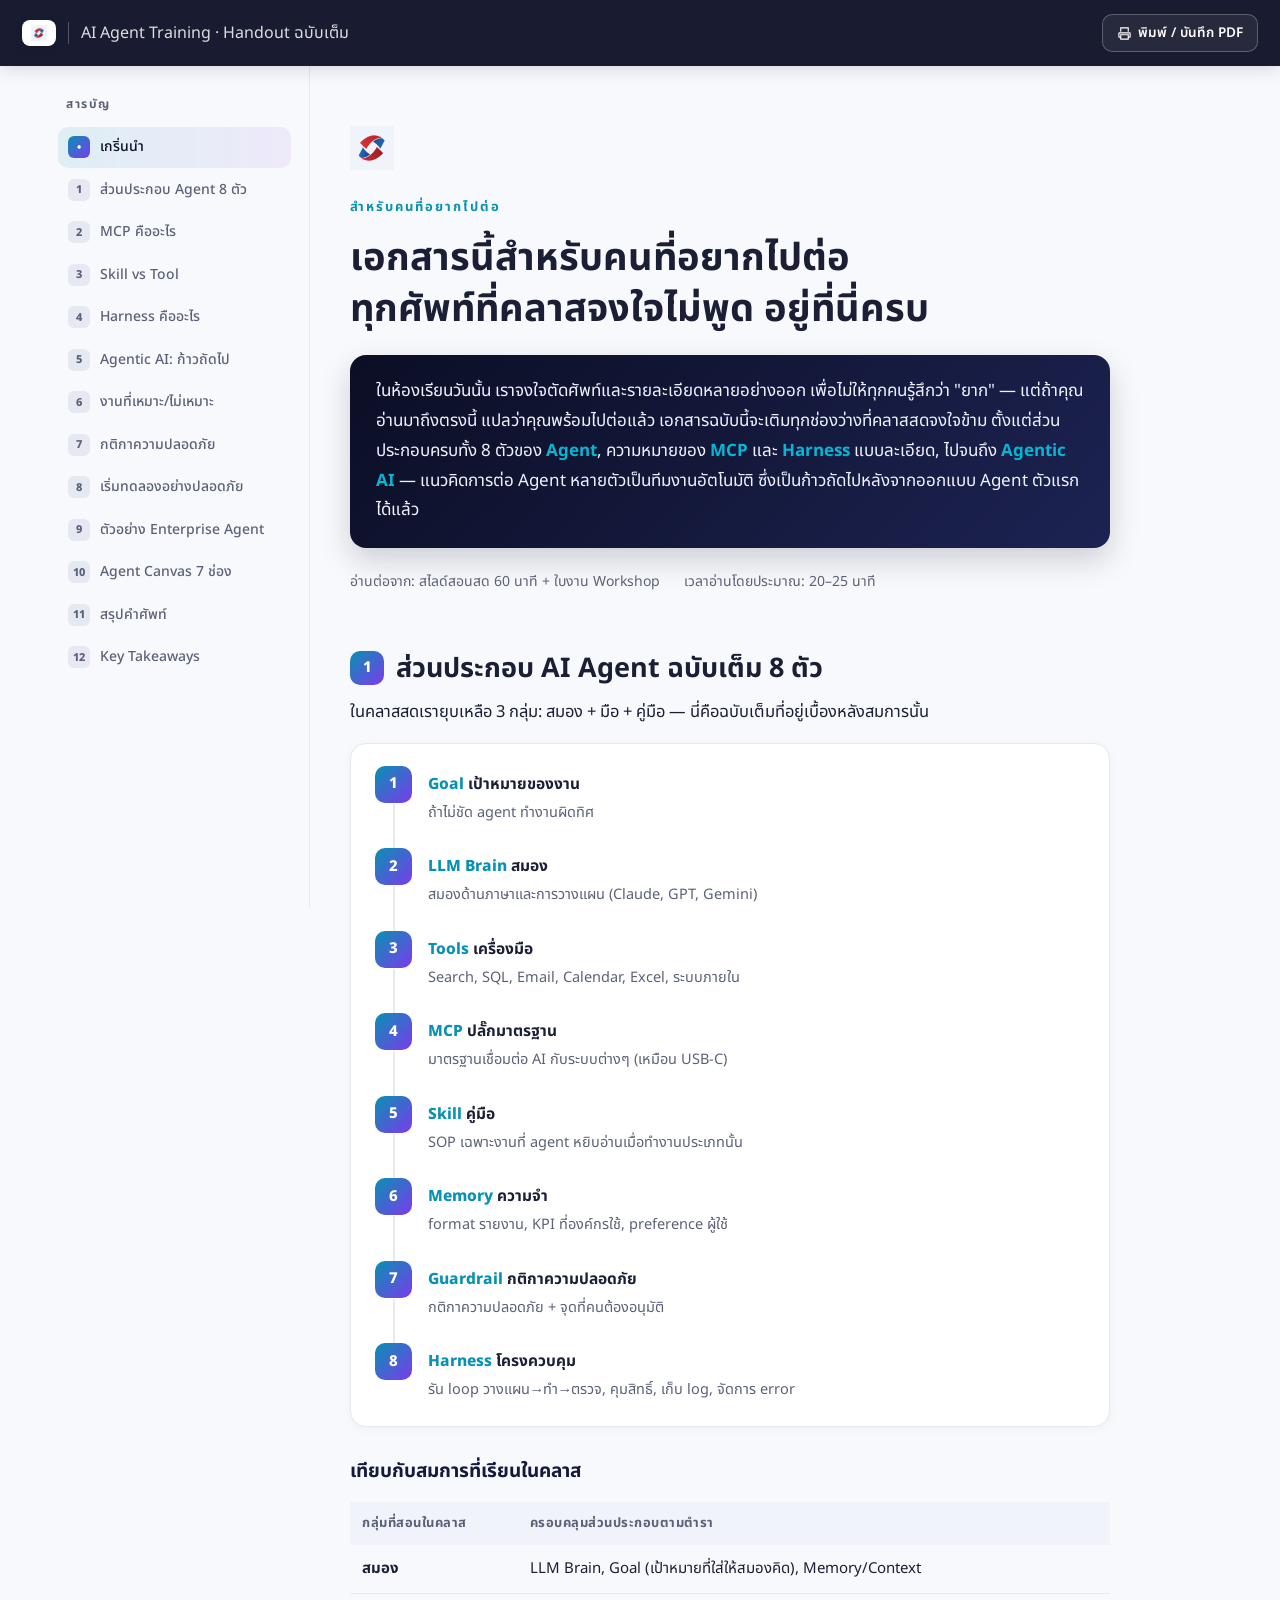
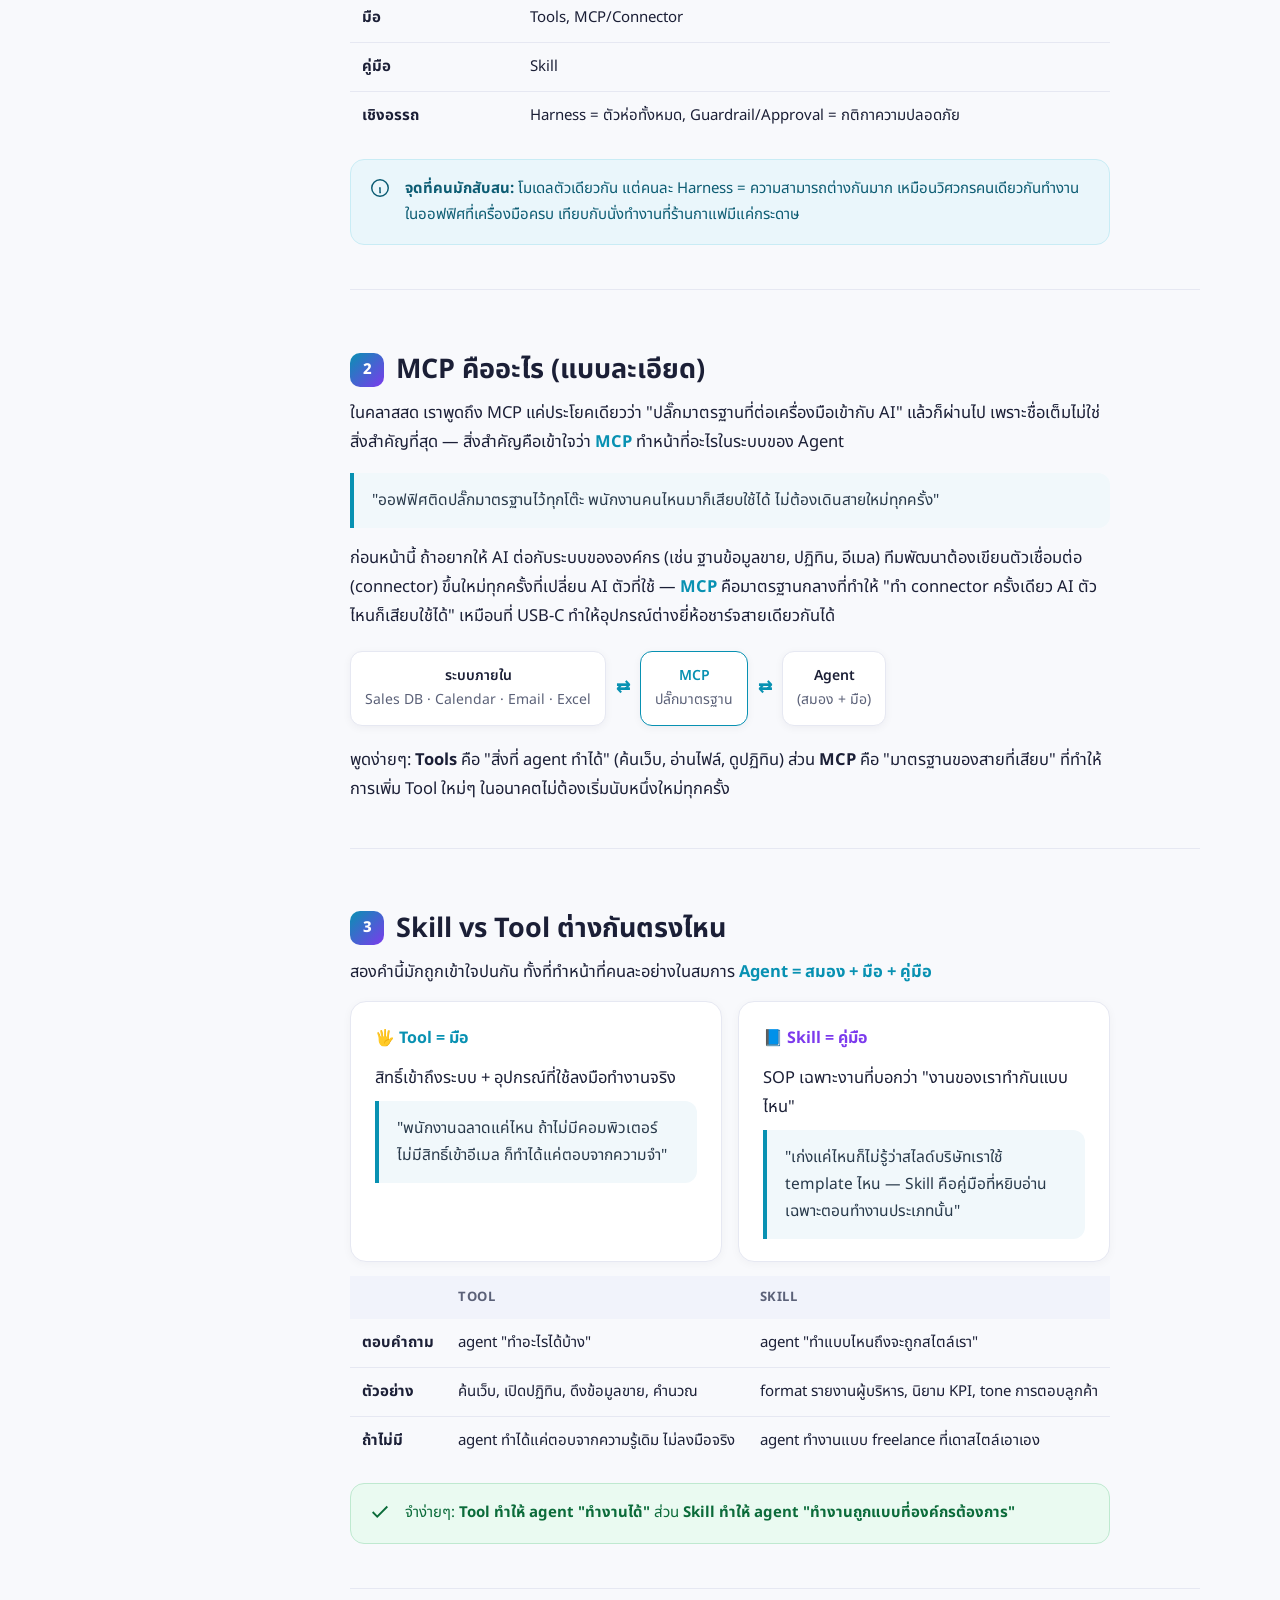
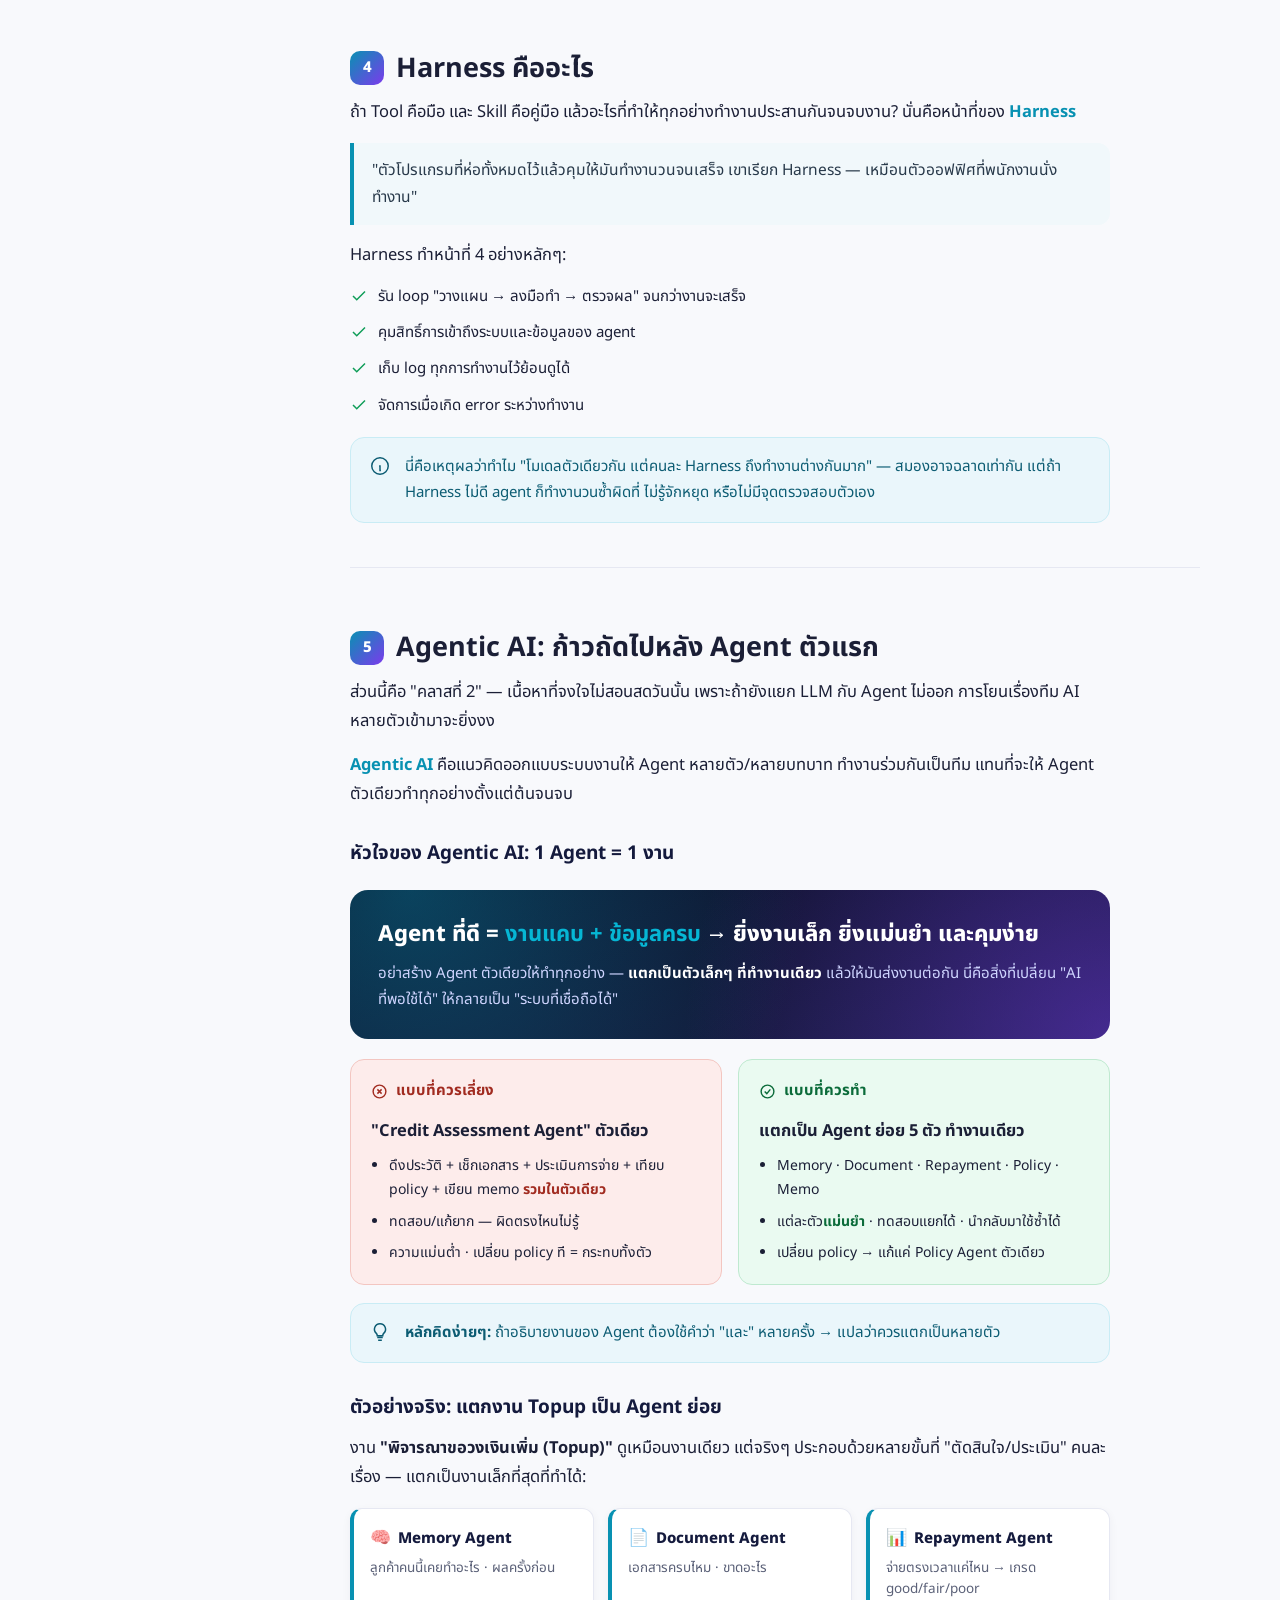
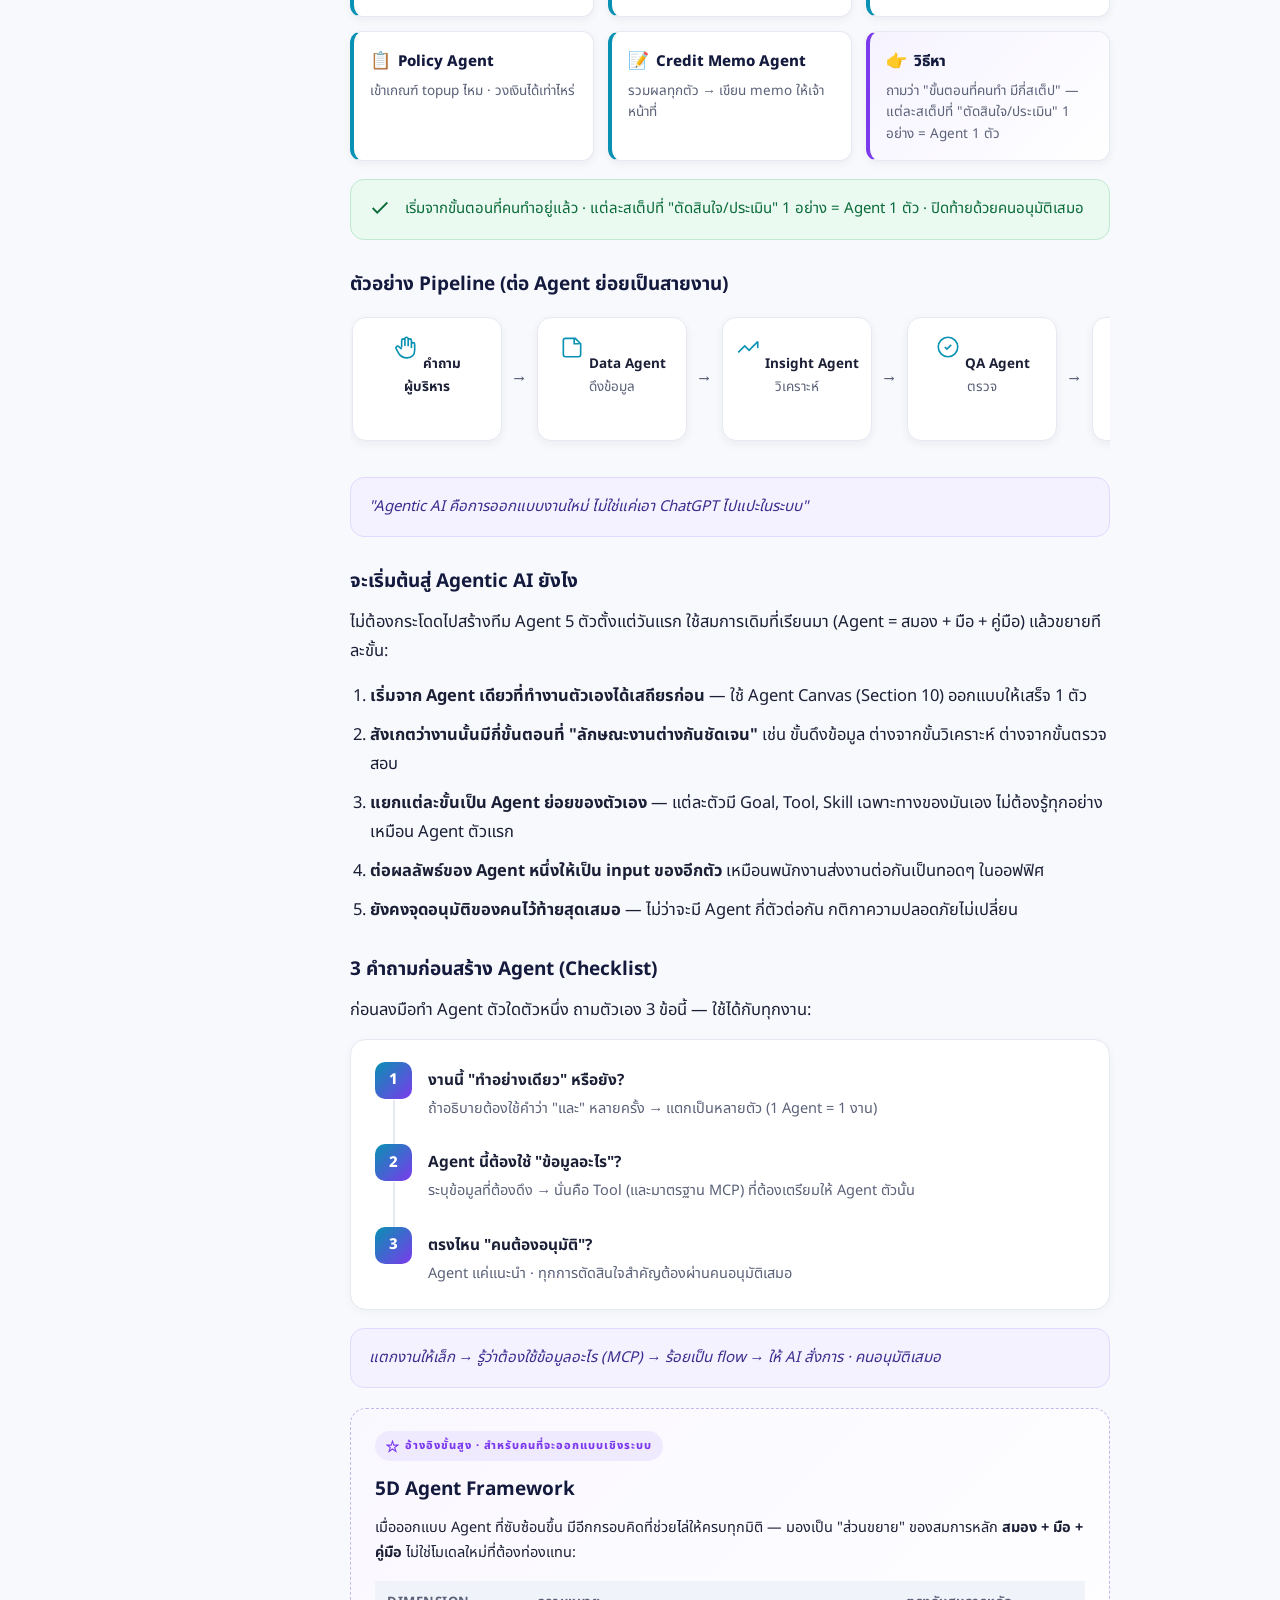
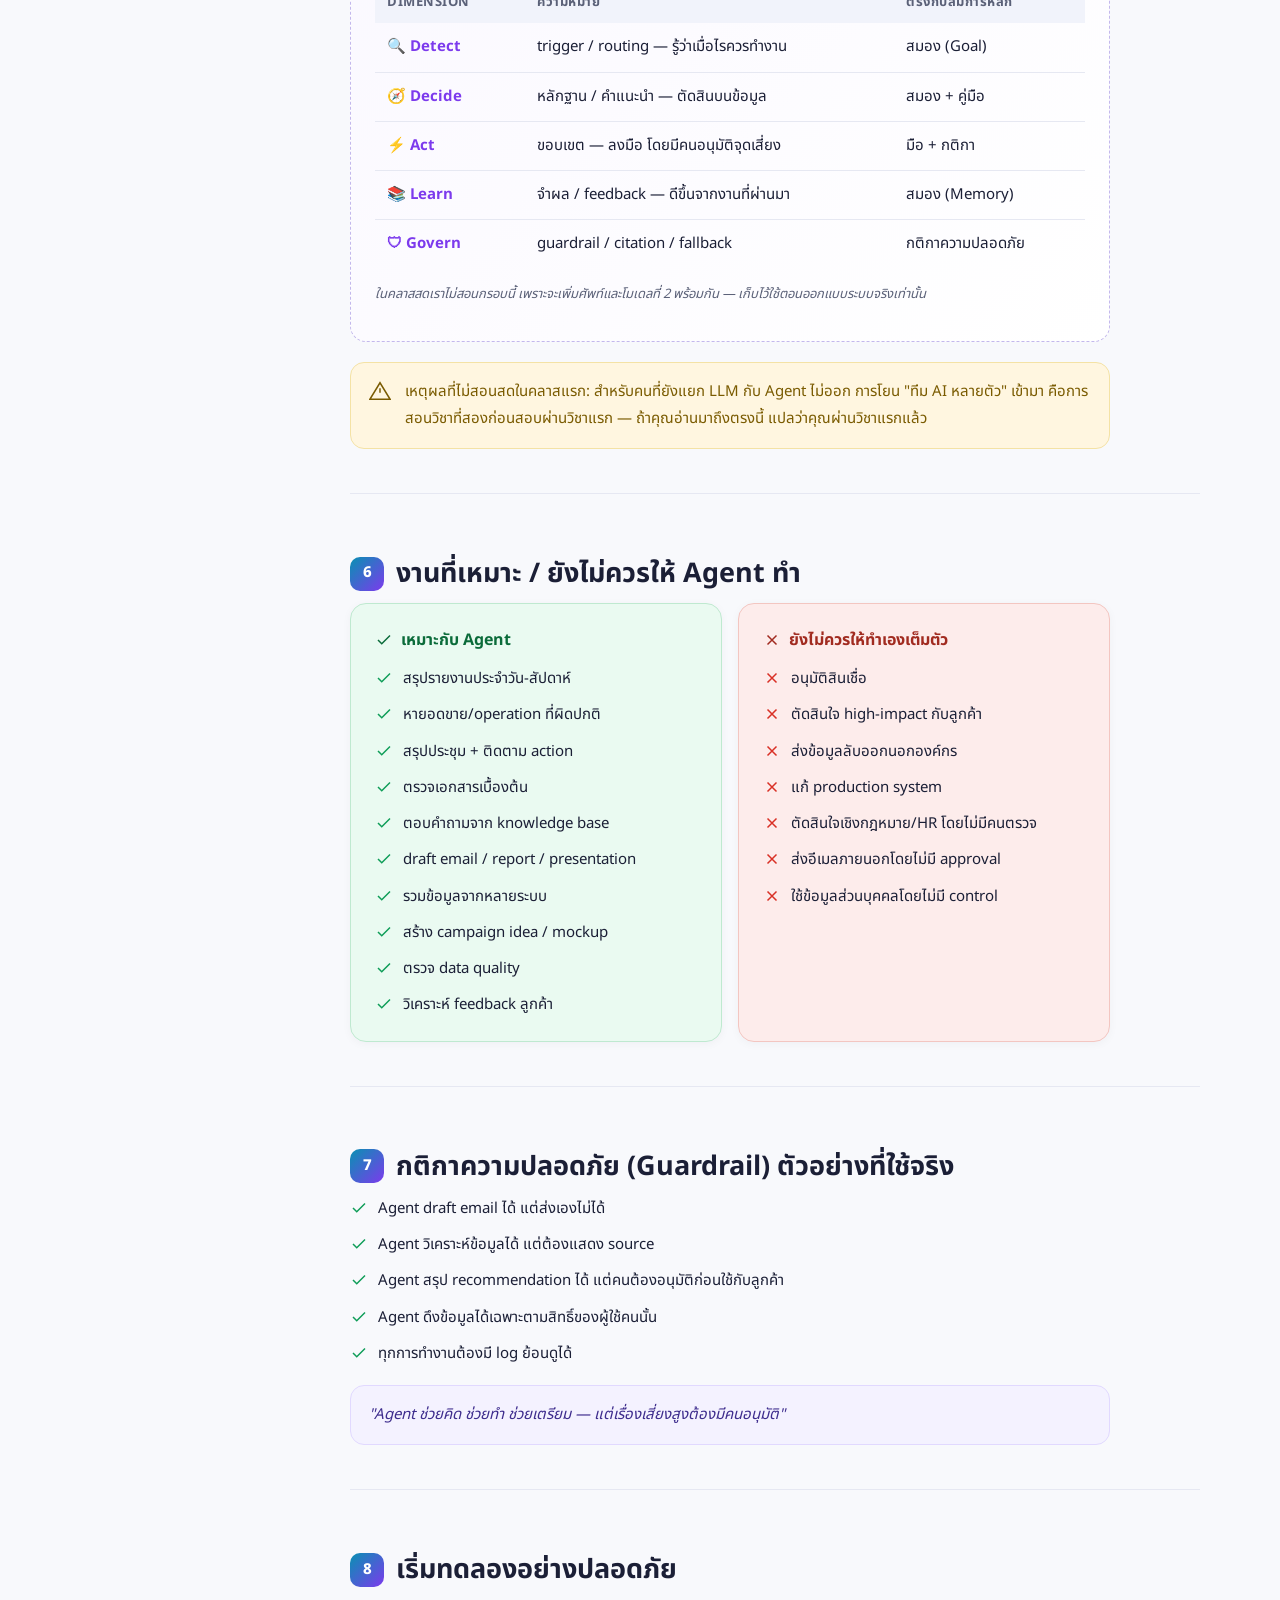
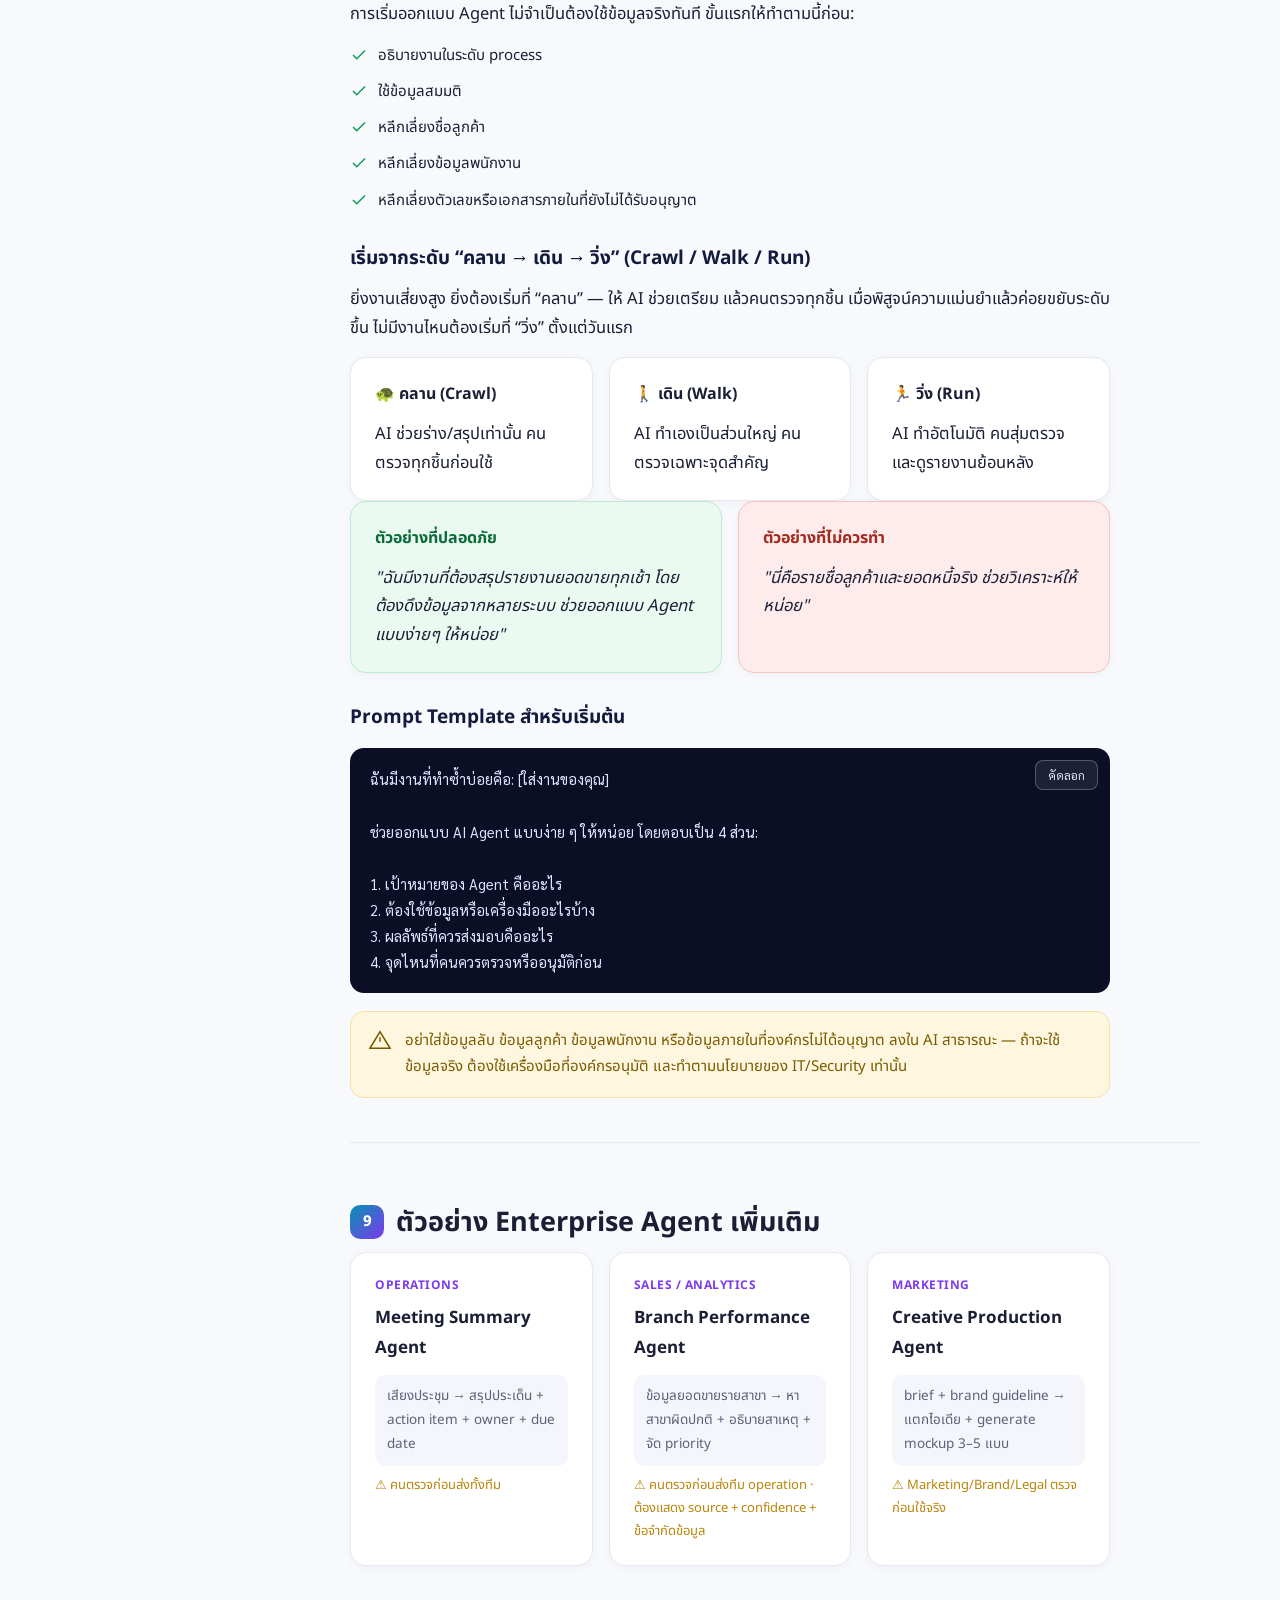
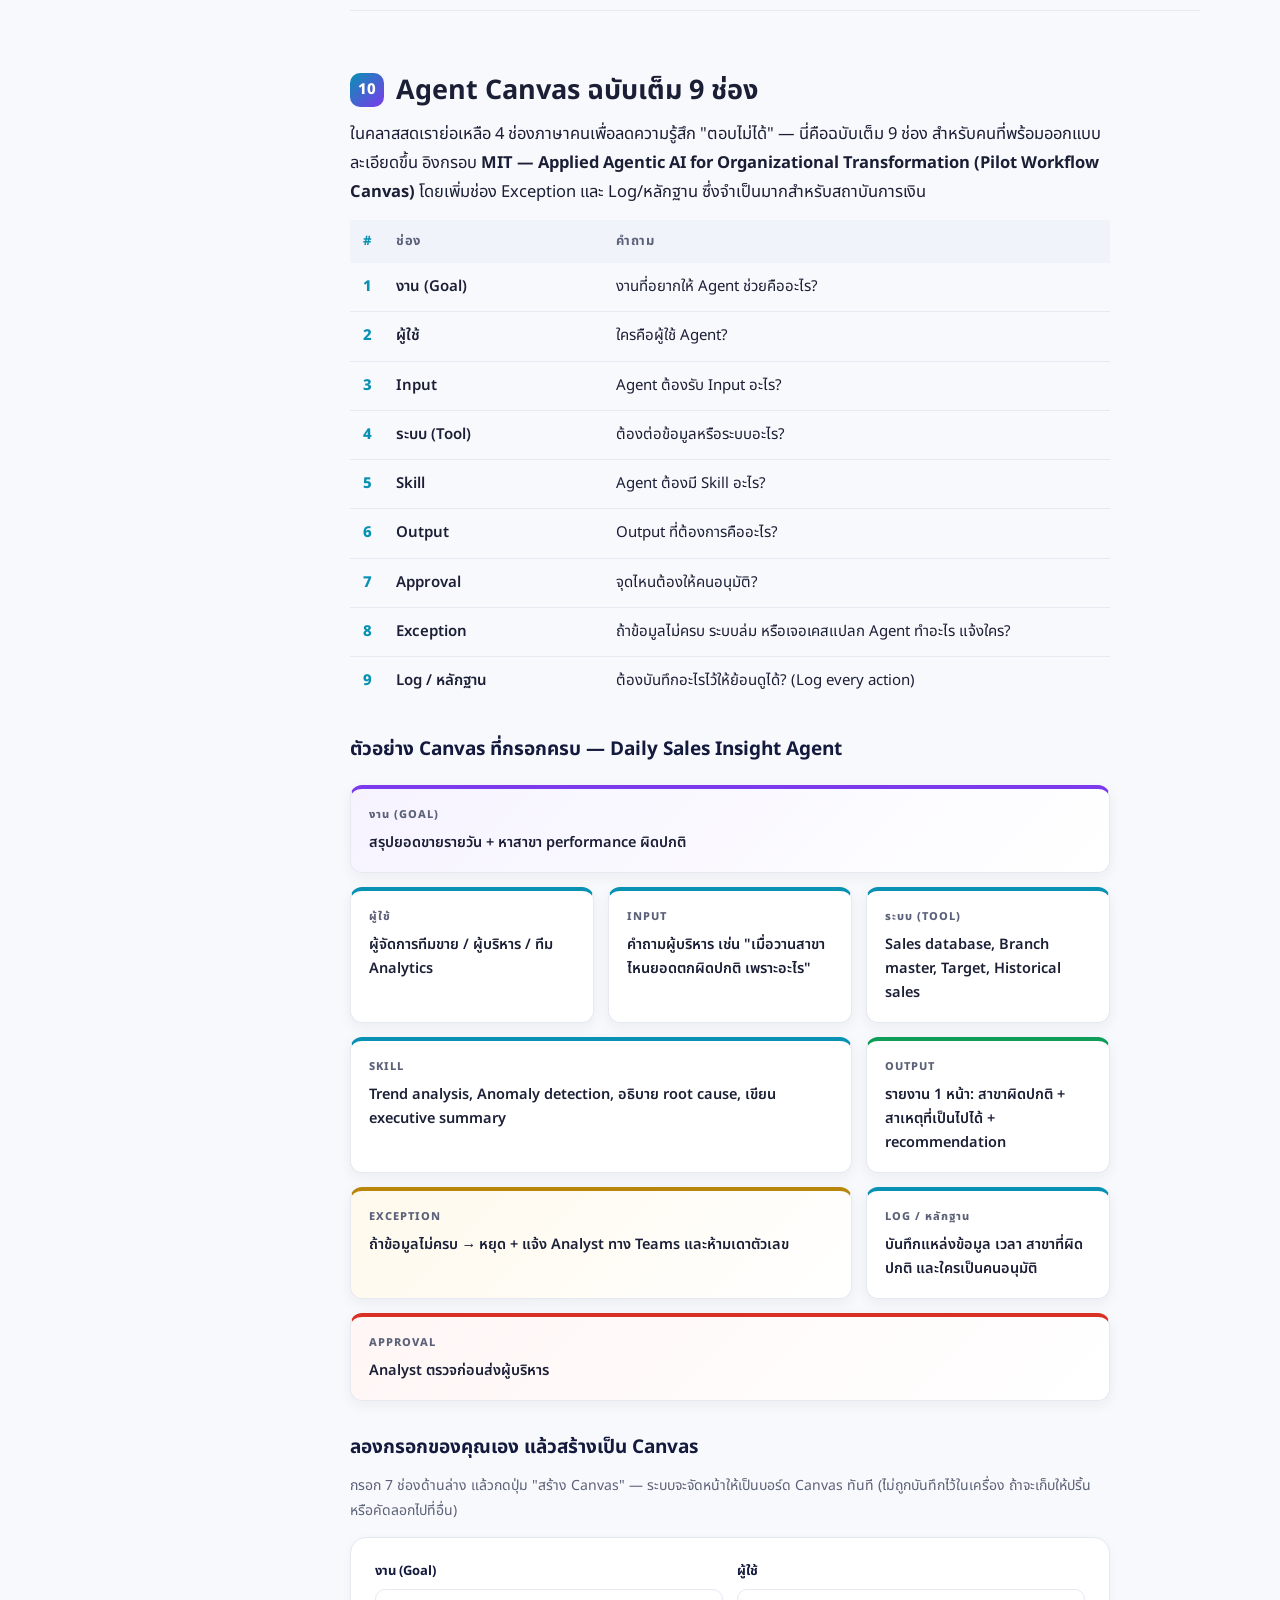
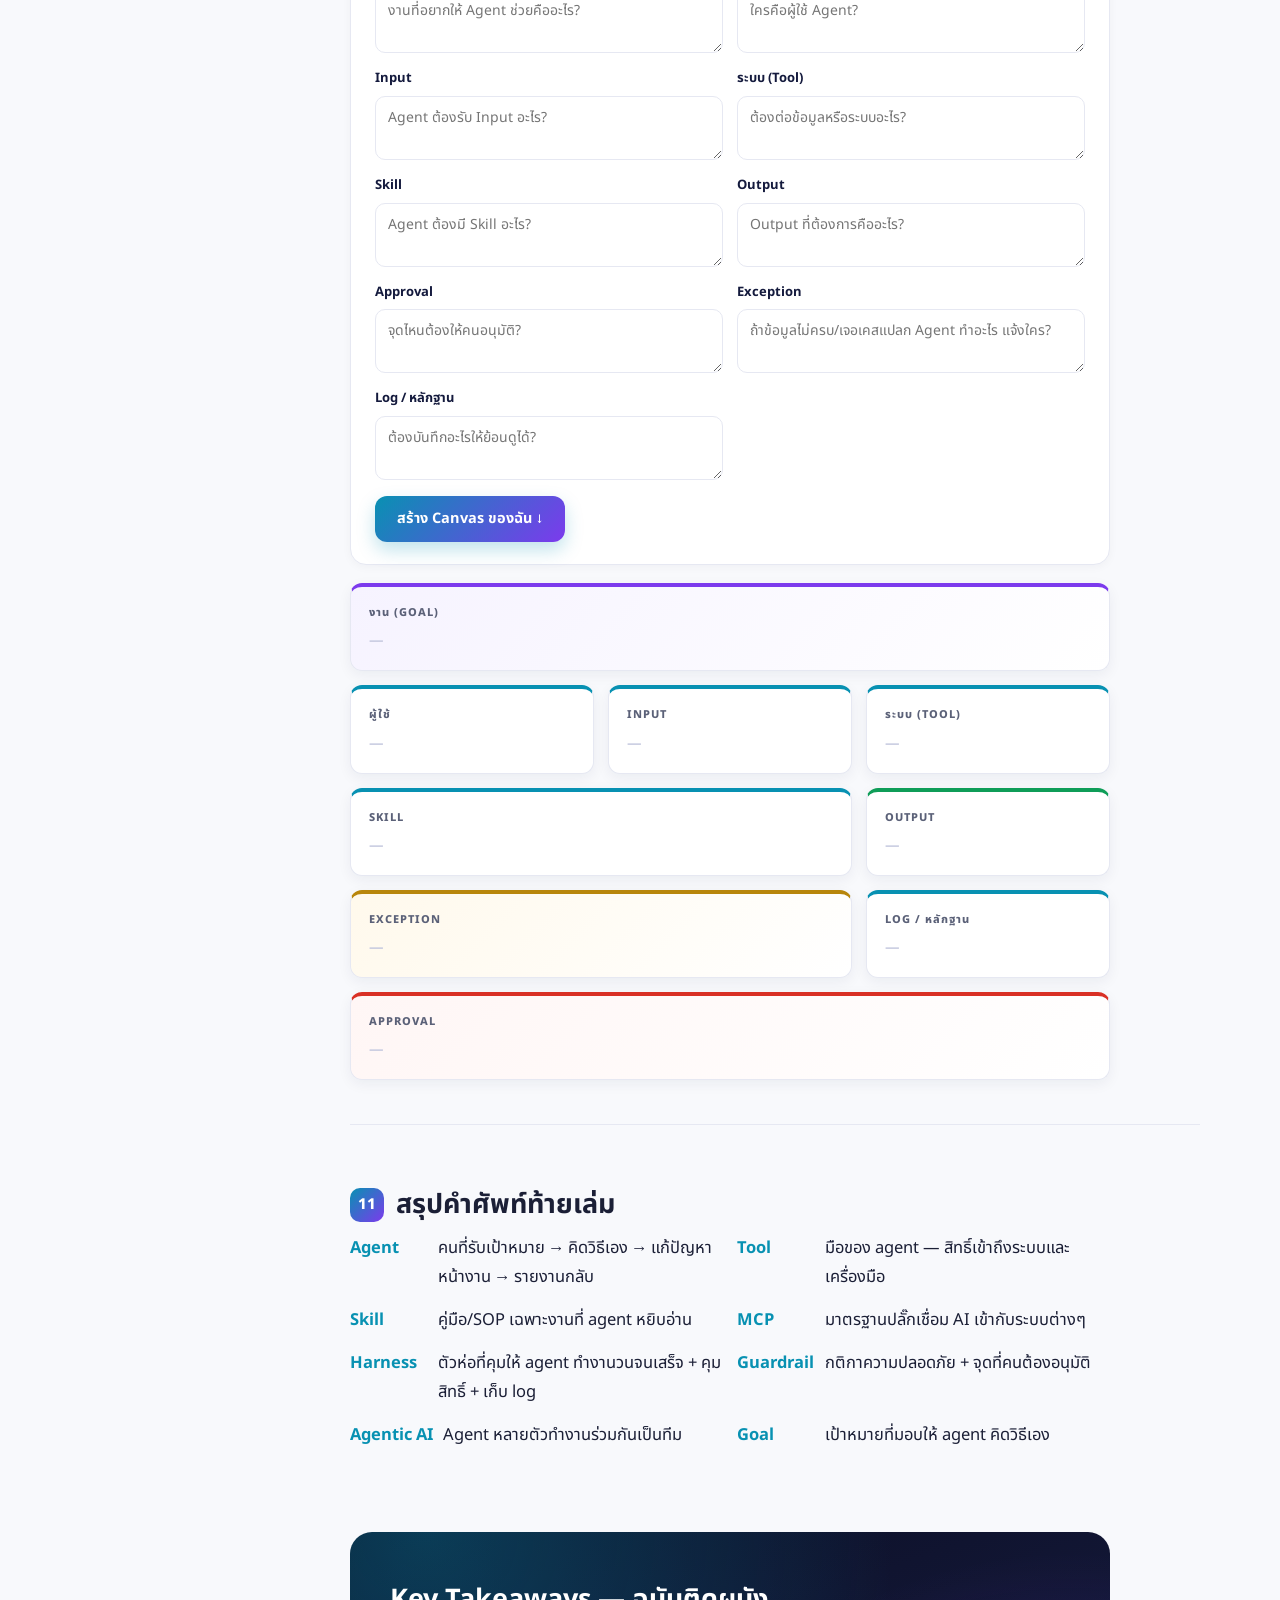
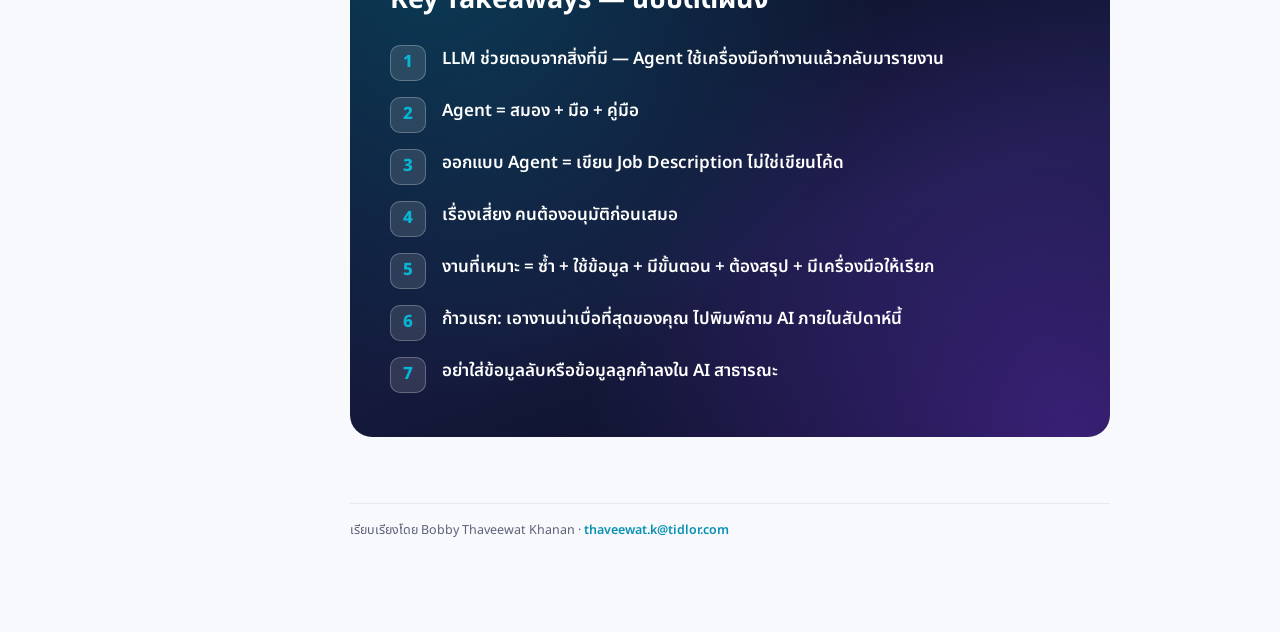
==== commit 22f5db32: "Align workshop with MIT 9-cell canvas; refine Spark flow and labels Blueprint Lab now covers all 9 M" ====
--- a/ai-agent-handout.html
+++ b/ai-agent-handout.html
@@ -241,6 +241,7 @@
     "goal goal goal"
     "user input tool"
     "skill skill output"
+    "exception exception log"
     "approval approval approval";
 }
 .canvas-board .note{
@@ -255,6 +256,8 @@
 .canvas-board .a-tool{ grid-area:tool; }
 .canvas-board .a-skill{ grid-area:skill; }
 .canvas-board .a-output{ grid-area:output; border-top-color:var(--good); }
+.canvas-board .a-exception{ grid-area:exception; border-top-color:var(--warn); background:linear-gradient(135deg,#fff9ec,#fff); }
+.canvas-board .a-log{ grid-area:log; }
 .canvas-board .a-approval{ grid-area:approval; border-top-color:var(--bad); background:linear-gradient(135deg,#fff6f5,#fff); }
 .canvas-board.empty .val{ color:#c3c7de; }
 
@@ -272,7 +275,7 @@
 }
 .btn-generate:hover{ filter:brightness(1.08); }
 @media (max-width:920px){
-  .canvas-board{ grid-template-columns:1fr; grid-template-areas:"goal" "user" "input" "tool" "skill" "output" "approval"; }
+  .canvas-board{ grid-template-columns:1fr; grid-template-areas:"goal" "user" "input" "tool" "skill" "output" "exception" "log" "approval"; }
   .canvas-form{ grid-template-columns:1fr; }
 }
 
@@ -712,6 +715,14 @@
           <li><svg viewBox="0 0 24 24" fill="none" stroke="currentColor" stroke-width="2"><path d="M20 6L9 17l-5-5"/></svg>หลีกเลี่ยงตัวเลขหรือเอกสารภายในที่ยังไม่ได้รับอนุญาต</li>
         </ul>
 
+        <h3>เริ่มจากระดับ “คลาน → เดิน → วิ่ง” (Crawl / Walk / Run)</h3>
+        <p>ยิ่งงานเสี่ยงสูง ยิ่งต้องเริ่มที่ “คลาน” — ให้ AI ช่วยเตรียม แล้วคนตรวจทุกชิ้น เมื่อพิสูจน์ความแม่นยำแล้วค่อยขยับระดับขึ้น ไม่มีงานไหนต้องเริ่มที่ “วิ่ง” ตั้งแต่วันแรก</p>
+        <div class="grid3">
+          <div class="card"><h4>🐢 คลาน (Crawl)</h4><p style="margin:0;">AI ช่วยร่าง/สรุปเท่านั้น คนตรวจทุกชิ้นก่อนใช้</p></div>
+          <div class="card"><h4>🚶 เดิน (Walk)</h4><p style="margin:0;">AI ทำเองเป็นส่วนใหญ่ คนตรวจเฉพาะจุดสำคัญ</p></div>
+          <div class="card"><h4>🏃 วิ่ง (Run)</h4><p style="margin:0;">AI ทำอัตโนมัติ คนสุ่มตรวจและดูรายงานย้อนหลัง</p></div>
+        </div>
+
         <div class="grid2">
           <div class="card good">
             <h4>ตัวอย่างที่ปลอดภัย</h4>
@@ -771,8 +782,8 @@
 
       <!-- 10 -->
       <section id="canvas">
-        <h2><span class="sec-num">10</span>Agent Canvas ฉบับเต็ม 7 ช่อง</h2>
-        <p>ในคลาสสดเราย่อเหลือ 4 ช่องภาษาคนเพื่อลดความรู้สึก "ตอบไม่ได้" — นี่คือฉบับเต็ม 7 ช่อง สำหรับคนที่พร้อมออกแบบละเอียดขึ้น</p>
+        <h2><span class="sec-num">10</span>Agent Canvas ฉบับเต็ม 9 ช่อง</h2>
+        <p>ในคลาสสดเราย่อเหลือ 4 ช่องภาษาคนเพื่อลดความรู้สึก "ตอบไม่ได้" — นี่คือฉบับเต็ม 9 ช่อง สำหรับคนที่พร้อมออกแบบละเอียดขึ้น อิงกรอบ <b>MIT — Applied Agentic AI for Organizational Transformation (Pilot Workflow Canvas)</b> โดยเพิ่มช่อง Exception และ Log/หลักฐาน ซึ่งจำเป็นมากสำหรับสถาบันการเงิน</p>
 
         <table class="canvas">
           <tr><th>#</th><th>ช่อง</th><th>คำถาม</th></tr>
@@ -783,6 +794,8 @@
           <tr><td>5</td><td>Skill</td><td>Agent ต้องมี Skill อะไร?</td></tr>
           <tr><td>6</td><td>Output</td><td>Output ที่ต้องการคืออะไร?</td></tr>
           <tr><td>7</td><td>Approval</td><td>จุดไหนต้องให้คนอนุมัติ?</td></tr>
+          <tr><td>8</td><td>Exception</td><td>ถ้าข้อมูลไม่ครบ ระบบล่ม หรือเจอเคสแปลก Agent ทำอะไร แจ้งใคร?</td></tr>
+          <tr><td>9</td><td>Log / หลักฐาน</td><td>ต้องบันทึกอะไรไว้ให้ย้อนดูได้? (Log every action)</td></tr>
         </table>
 
         <h3>ตัวอย่าง Canvas ที่กรอกครบ — Daily Sales Insight Agent</h3>
@@ -793,6 +806,8 @@
           <div class="note a-tool"><div class="lbl">ระบบ (Tool)</div><div class="val">Sales database, Branch master, Target, Historical sales</div></div>
           <div class="note a-skill"><div class="lbl">Skill</div><div class="val">Trend analysis, Anomaly detection, อธิบาย root cause, เขียน executive summary</div></div>
           <div class="note a-output"><div class="lbl">Output</div><div class="val">รายงาน 1 หน้า: สาขาผิดปกติ + สาเหตุที่เป็นไปได้ + recommendation</div></div>
+          <div class="note a-exception"><div class="lbl">Exception</div><div class="val">ถ้าข้อมูลไม่ครบ → หยุด + แจ้ง Analyst ทาง Teams และห้ามเดาตัวเลข</div></div>
+          <div class="note a-log"><div class="lbl">Log / หลักฐาน</div><div class="val">บันทึกแหล่งข้อมูล เวลา สาขาที่ผิดปกติ และใครเป็นคนอนุมัติ</div></div>
           <div class="note a-approval"><div class="lbl">Approval</div><div class="val">Analyst ตรวจก่อนส่งผู้บริหาร</div></div>
         </div>
 
@@ -807,6 +822,8 @@
             <label>Skill<textarea id="cf-skill" placeholder="Agent ต้องมี Skill อะไร?"></textarea></label>
             <label>Output<textarea id="cf-output" placeholder="Output ที่ต้องการคืออะไร?"></textarea></label>
             <label>Approval<textarea id="cf-approval" placeholder="จุดไหนต้องให้คนอนุมัติ?"></textarea></label>
+            <label>Exception<textarea id="cf-exception" placeholder="ถ้าข้อมูลไม่ครบ/เจอเคสแปลก Agent ทำอะไร แจ้งใคร?"></textarea></label>
+            <label>Log / หลักฐาน<textarea id="cf-log" placeholder="ต้องบันทึกอะไรให้ย้อนดูได้?"></textarea></label>
           </div>
           <button class="btn-generate" id="genCanvas">สร้าง Canvas ของฉัน ↓</button>
         </div>
@@ -818,6 +835,8 @@
           <div class="note a-tool"><div class="lbl">ระบบ (Tool)</div><div class="val">—</div></div>
           <div class="note a-skill"><div class="lbl">Skill</div><div class="val">—</div></div>
           <div class="note a-output"><div class="lbl">Output</div><div class="val">—</div></div>
+          <div class="note a-exception"><div class="lbl">Exception</div><div class="val">—</div></div>
+          <div class="note a-log"><div class="lbl">Log / หลักฐาน</div><div class="val">—</div></div>
           <div class="note a-approval"><div class="lbl">Approval</div><div class="val">—</div></div>
         </div>
       </section>
@@ -907,7 +926,7 @@
 if(genBtn){
   genBtn.addEventListener('click', ()=>{
     const board = document.getElementById('myCanvasBoard');
-    const fields = ['goal','user','input','tool','skill','output','approval'];
+    const fields = ['goal','user','input','tool','skill','output','exception','log','approval'];
     let hasValue = false;
     fields.forEach(f=>{
       const input = document.getElementById('cf-'+f);
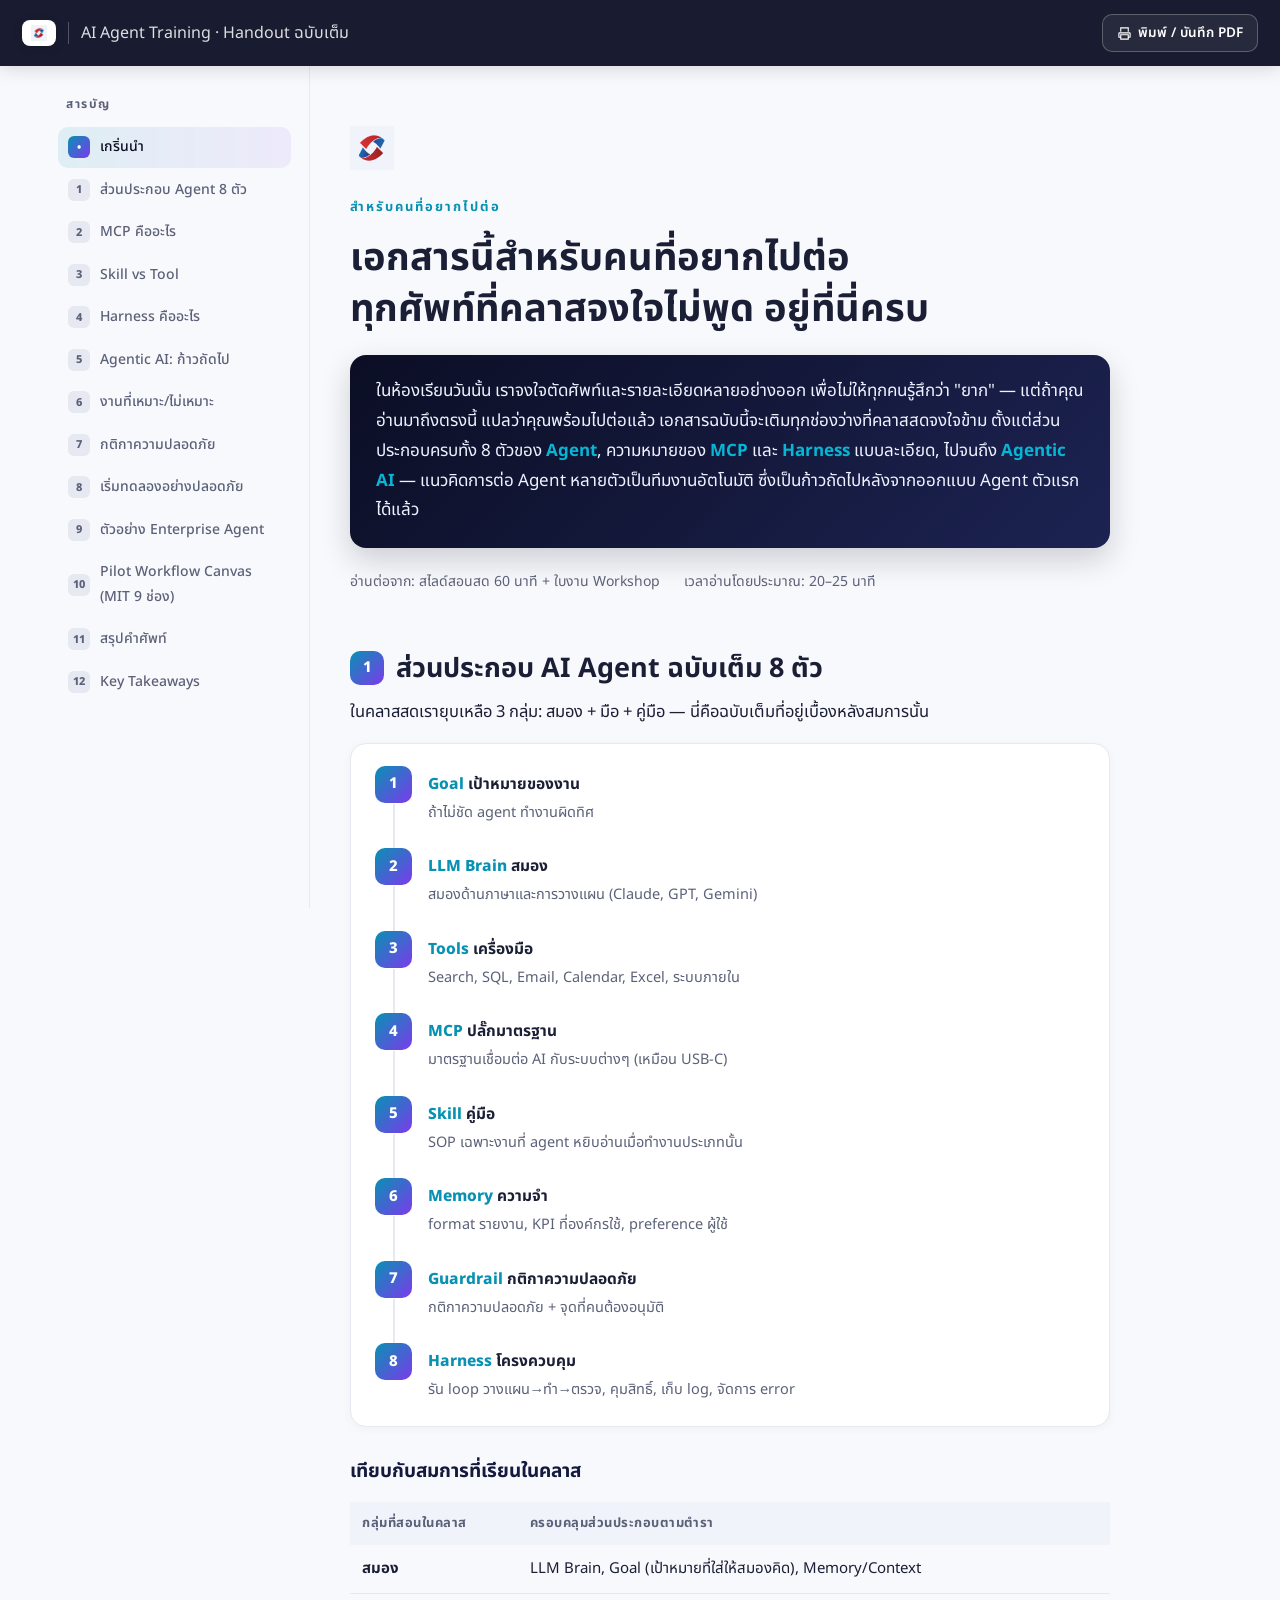
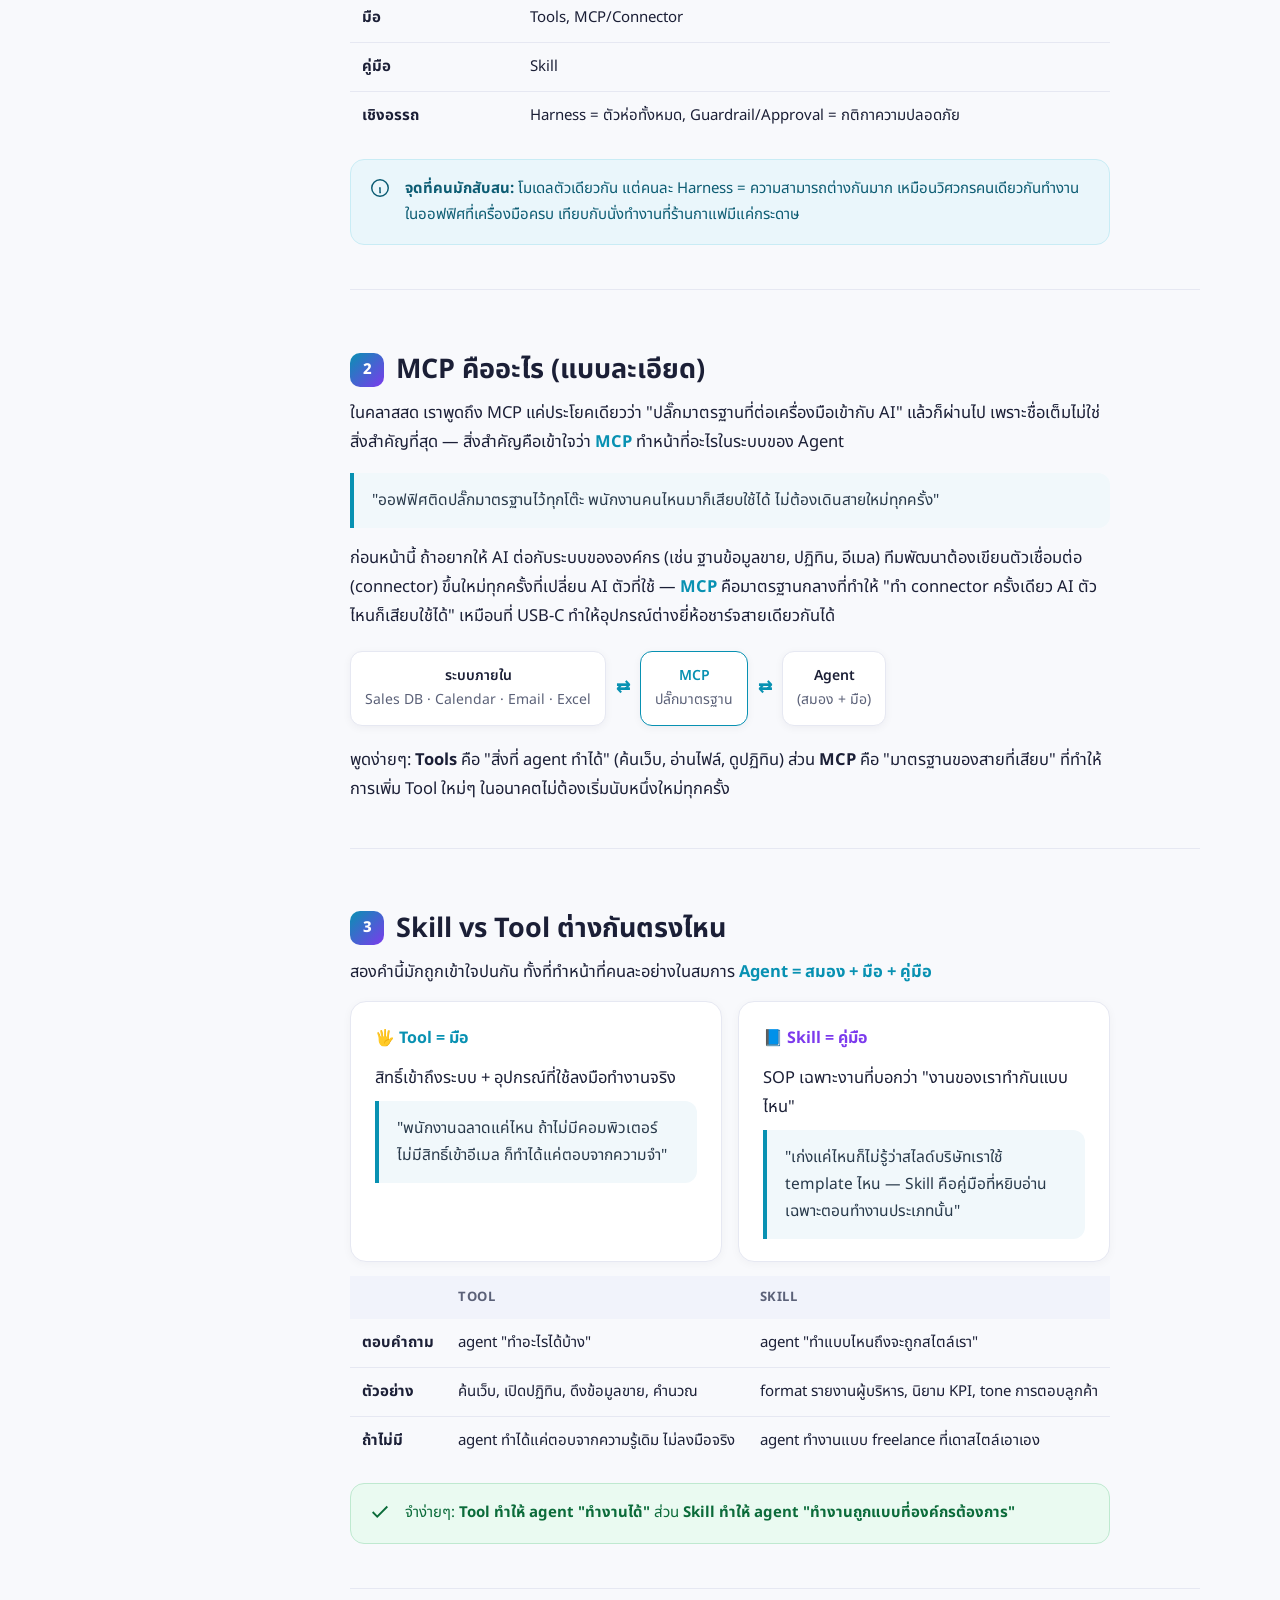
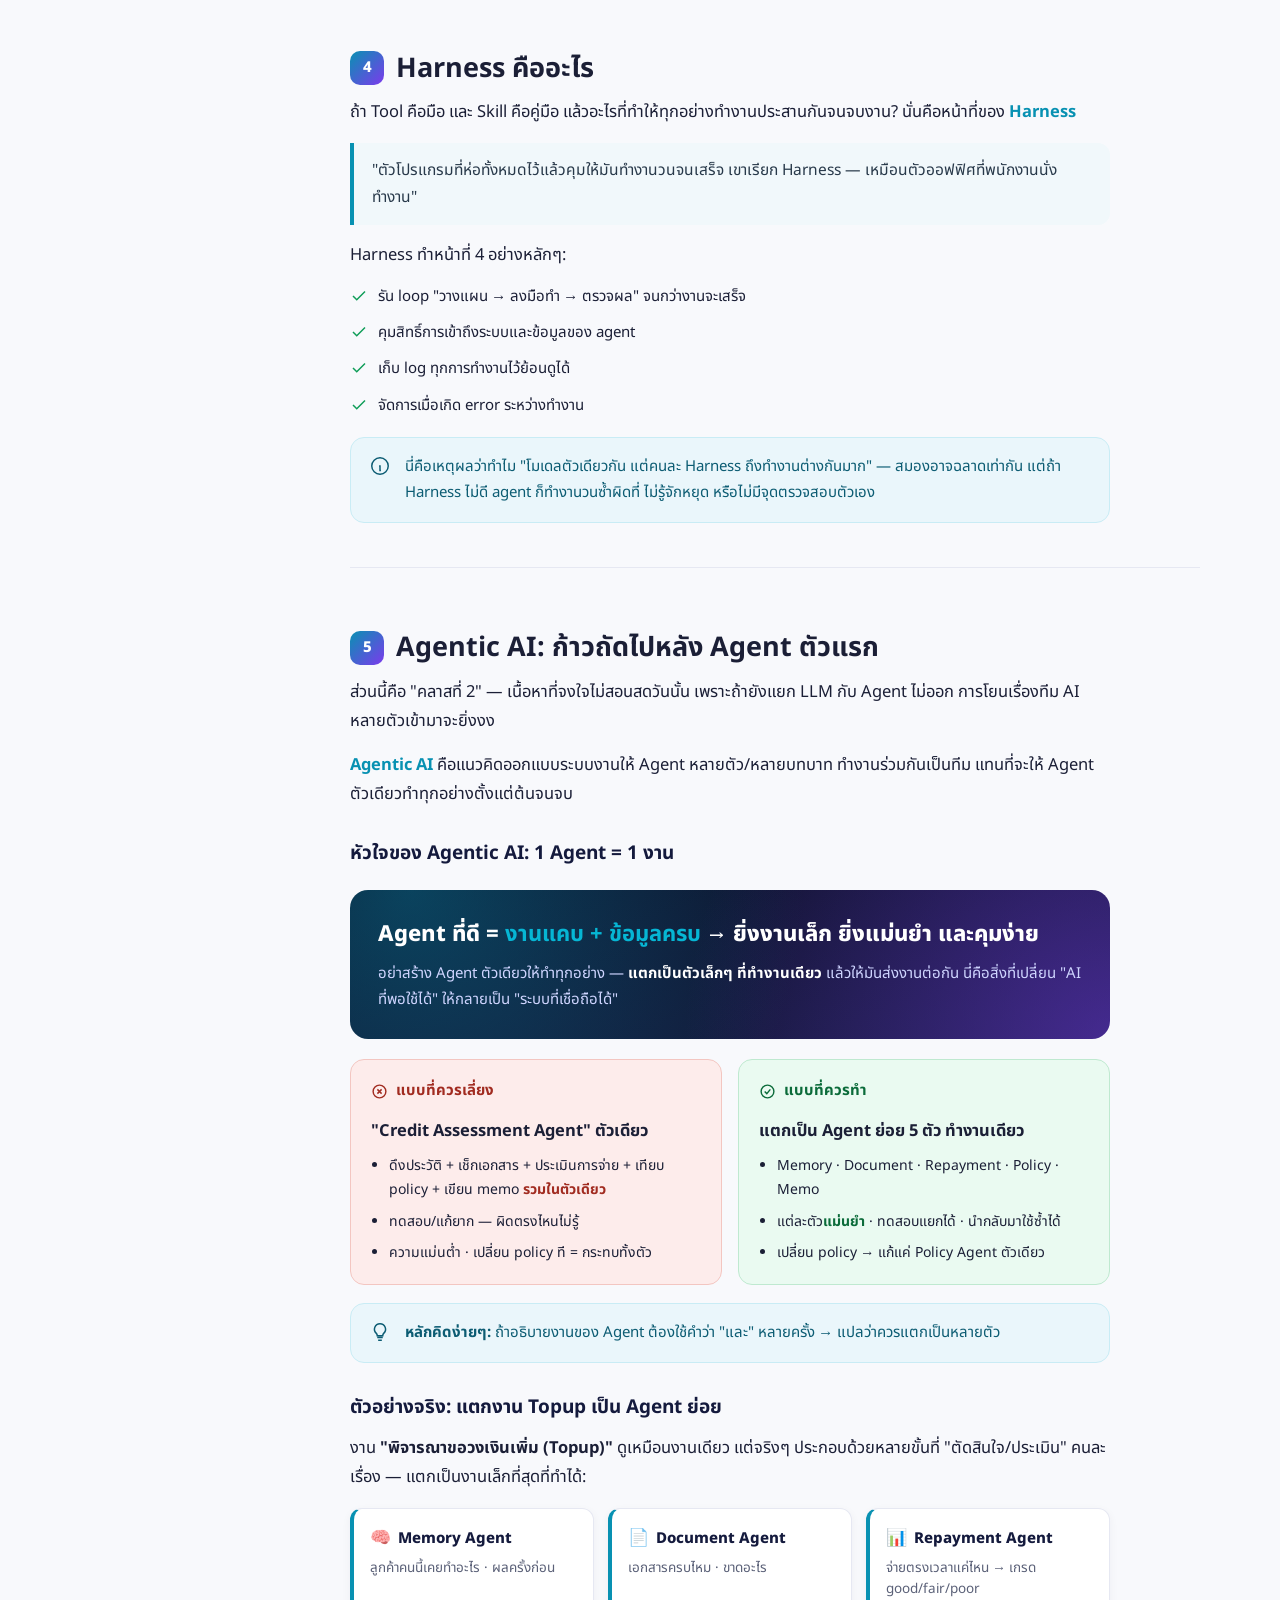
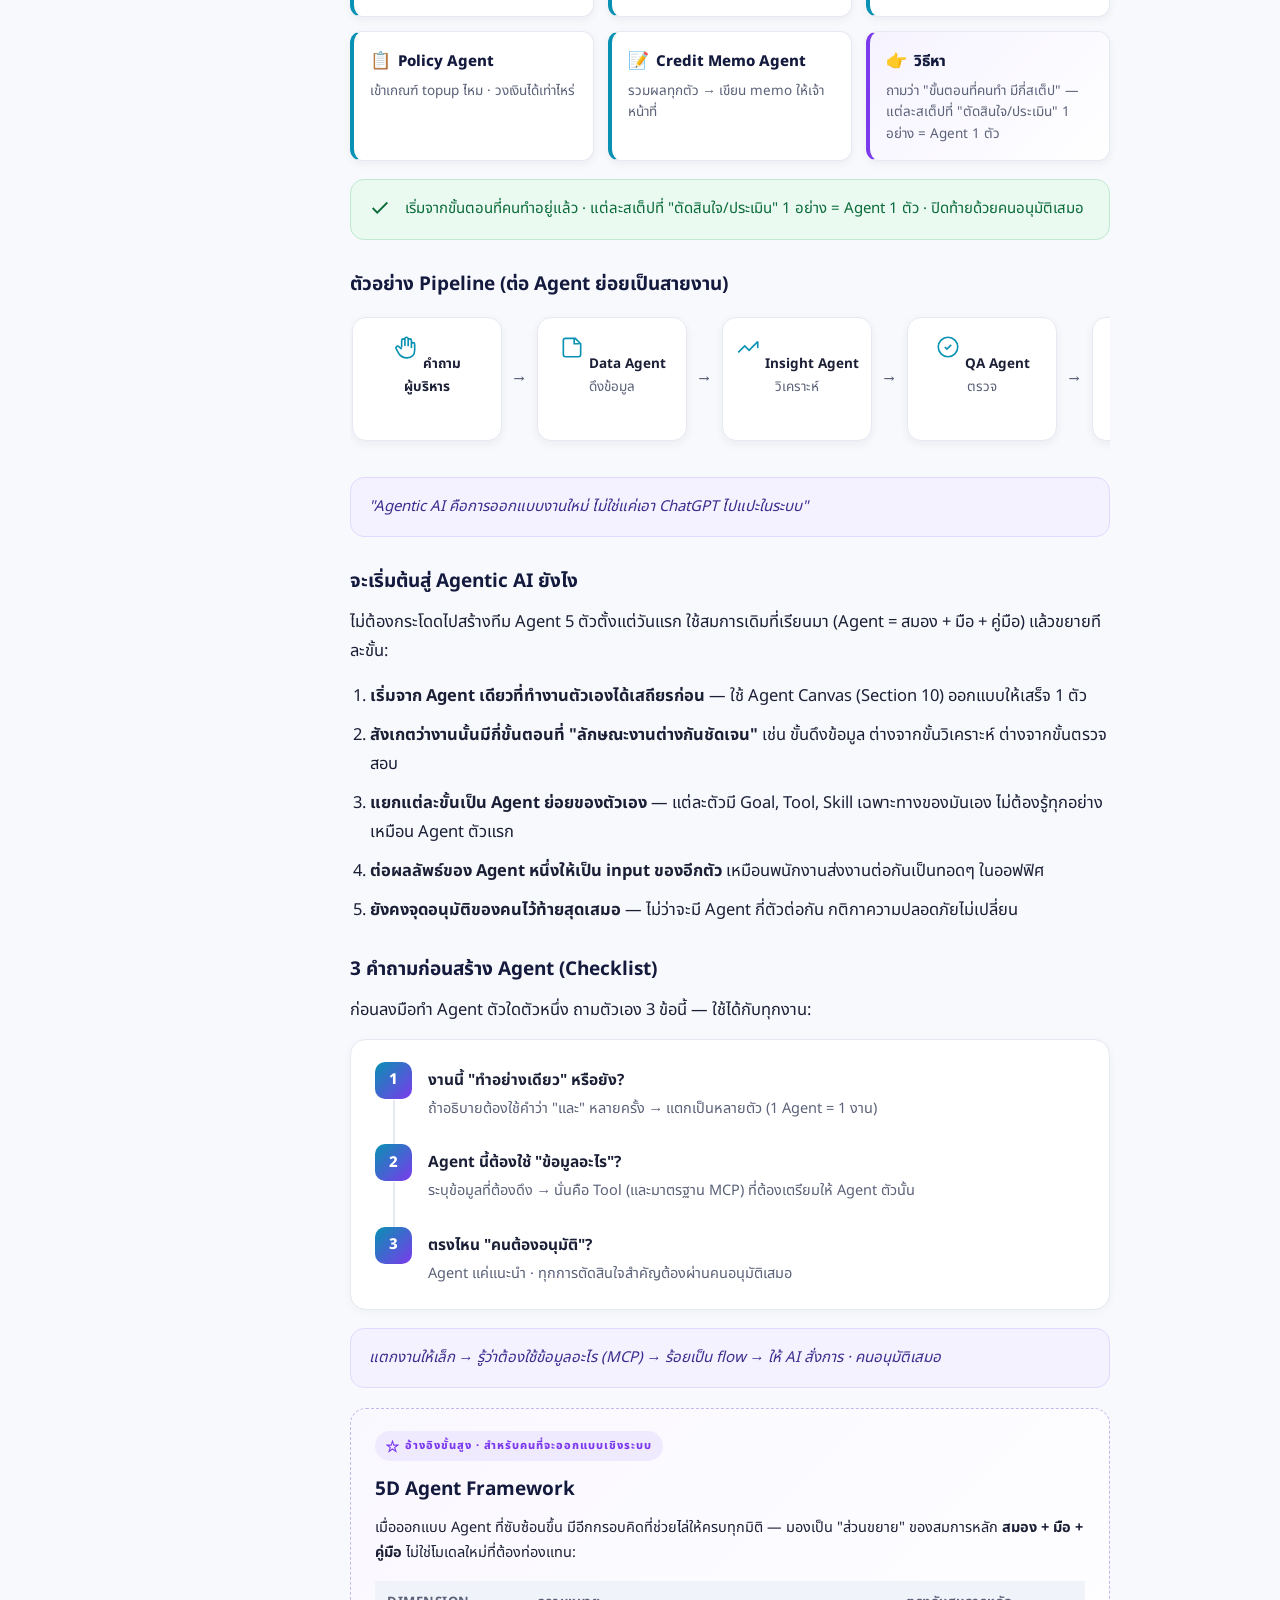
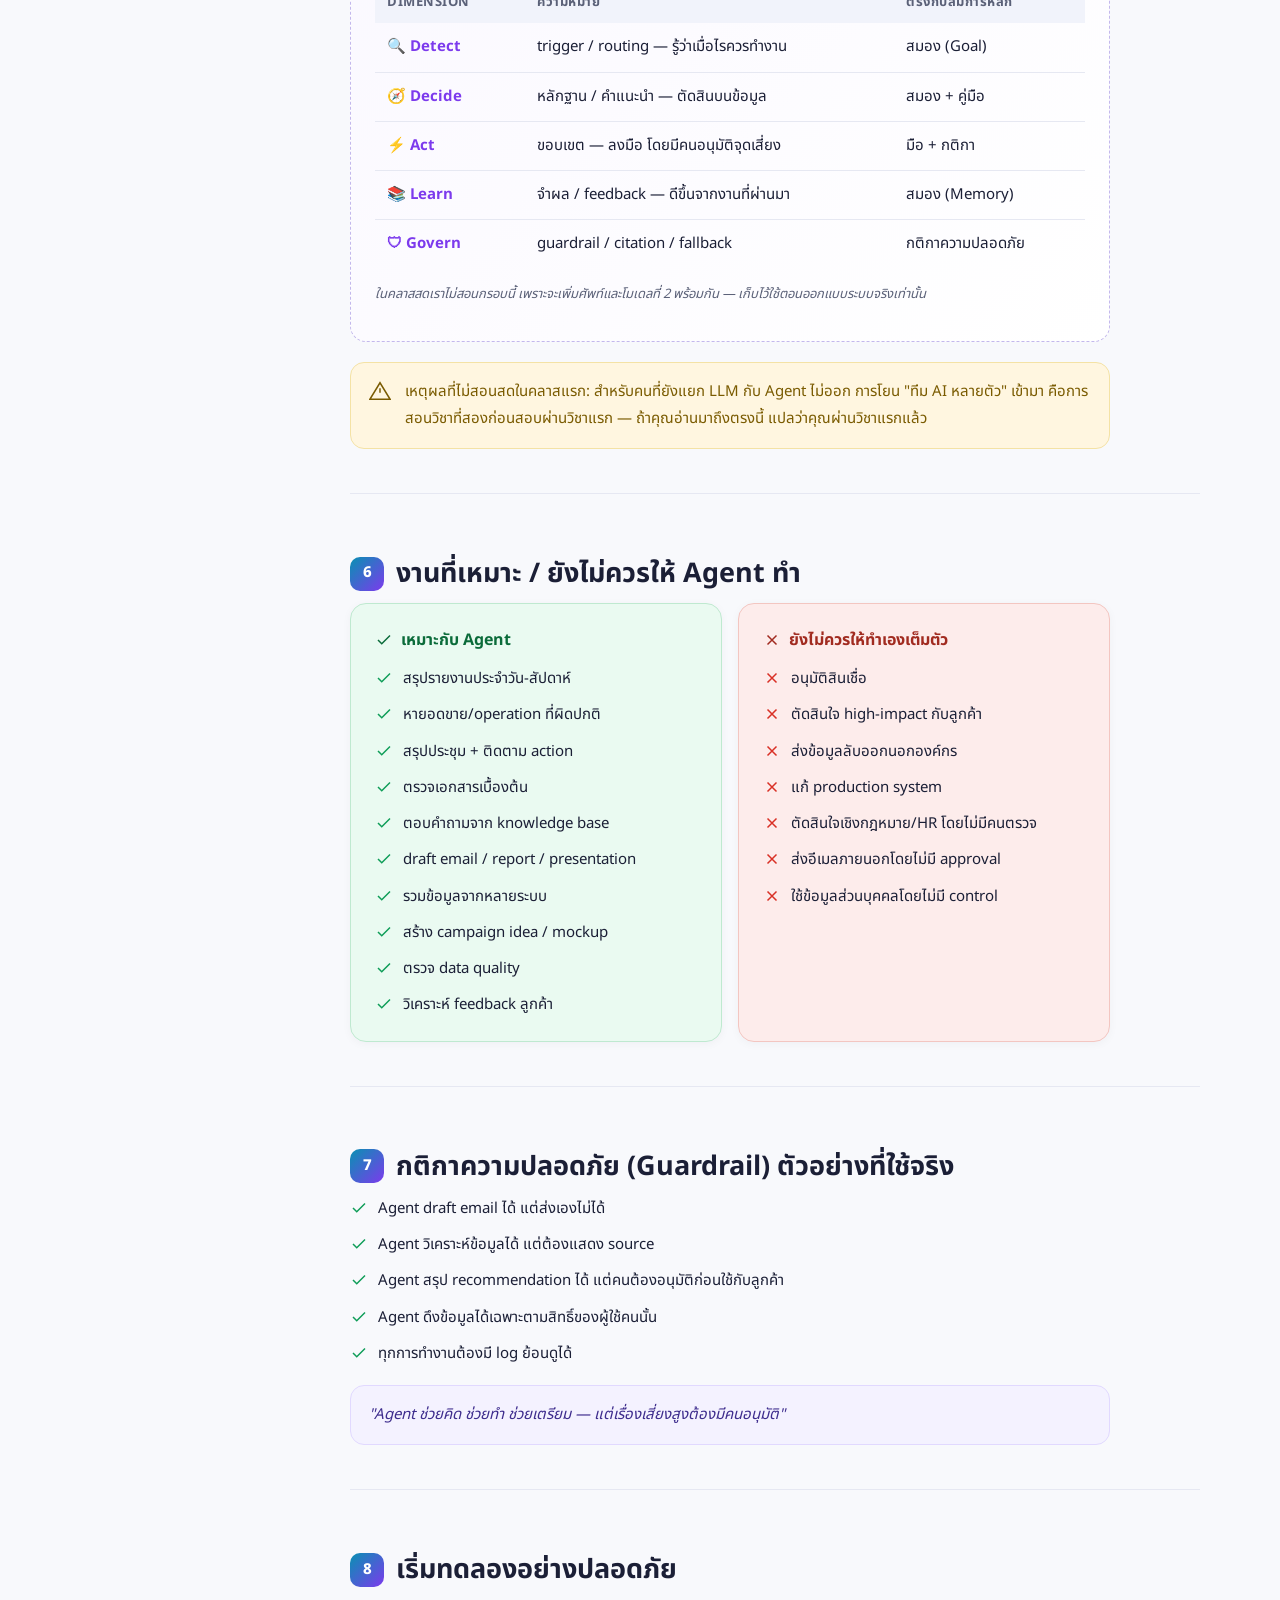
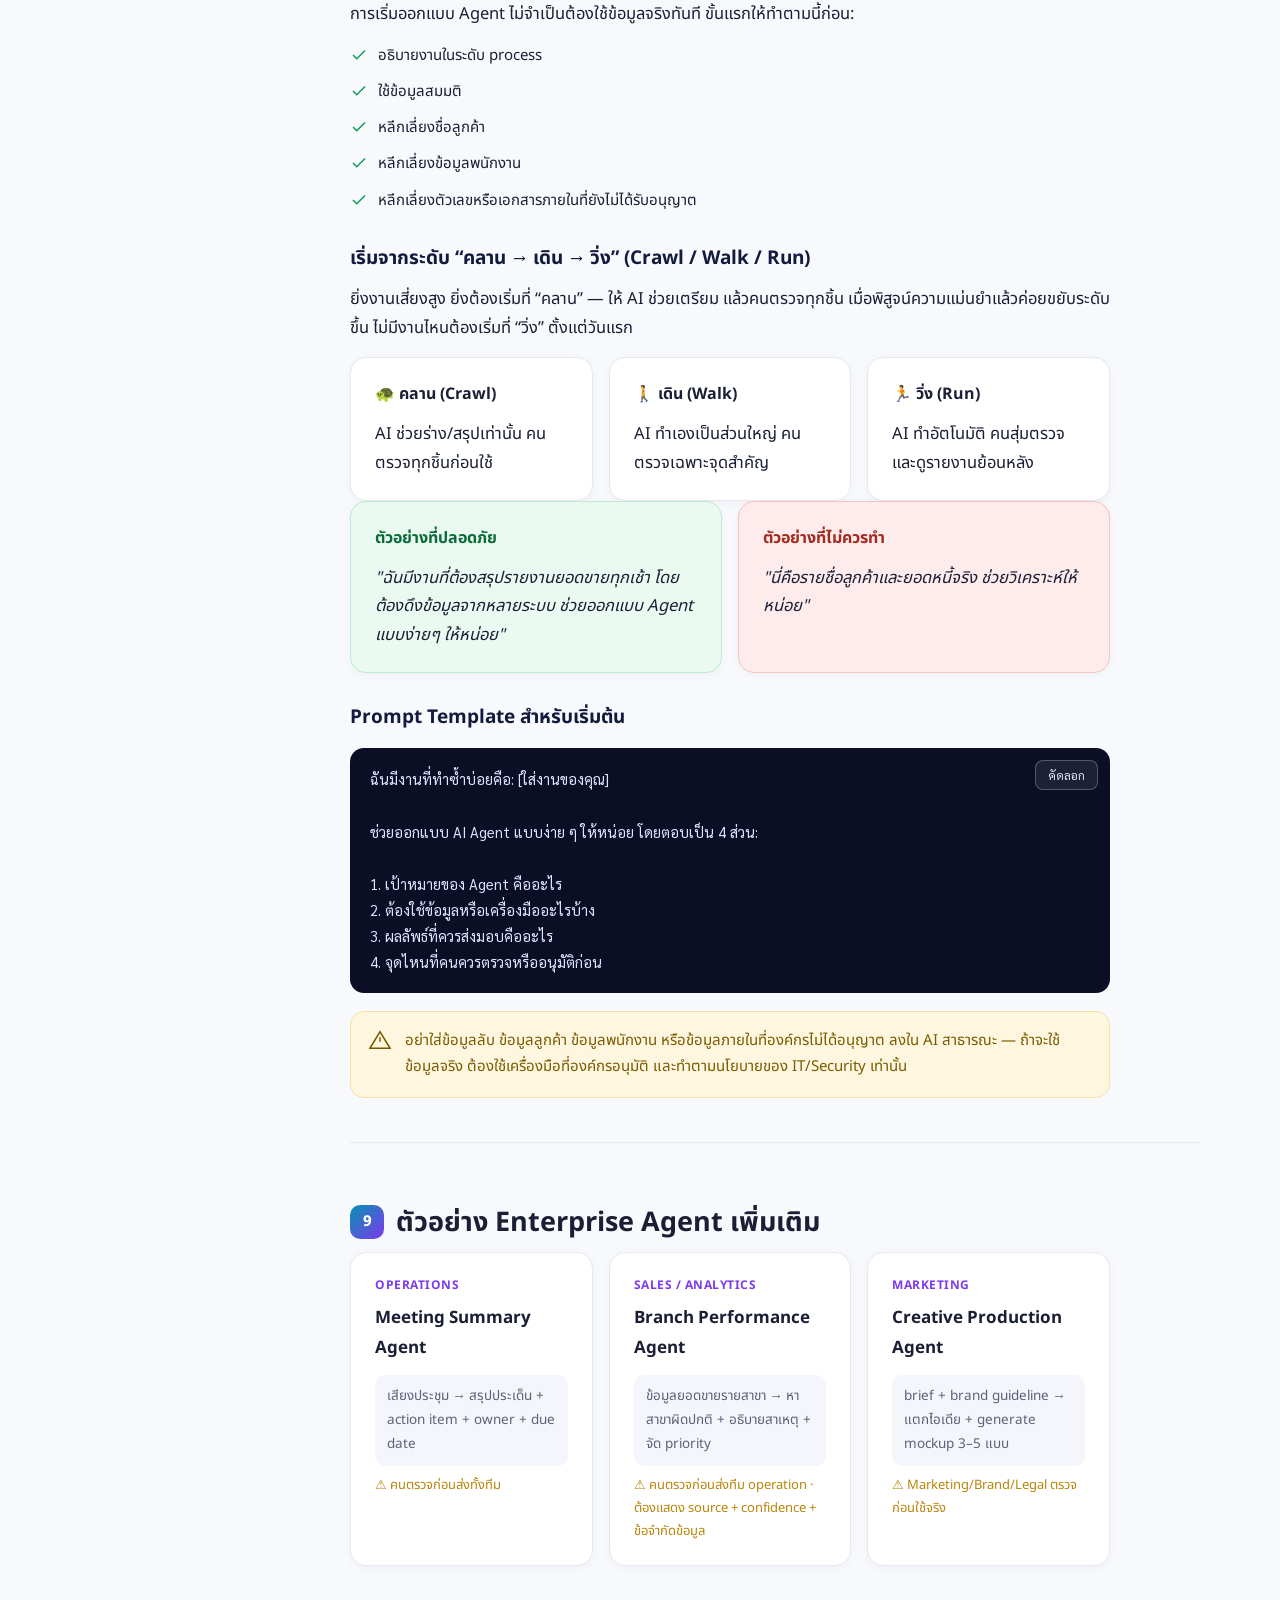
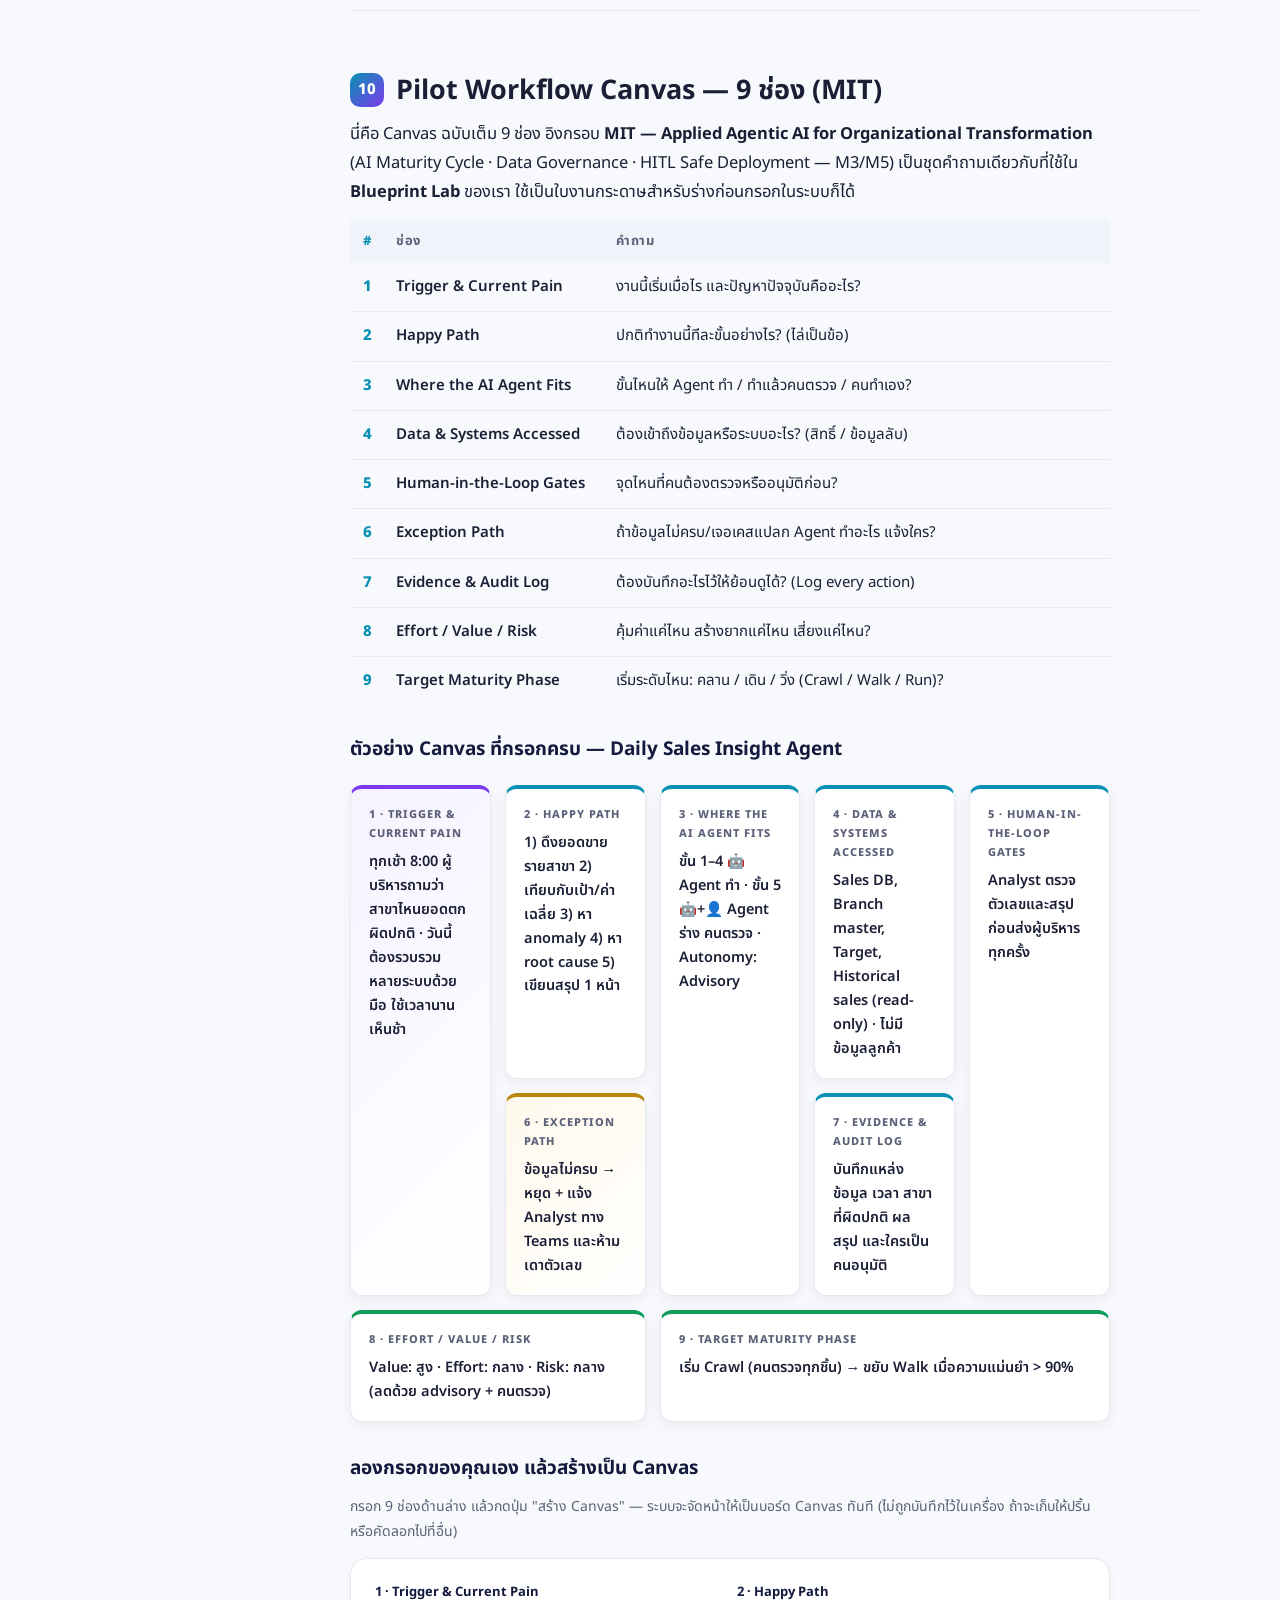
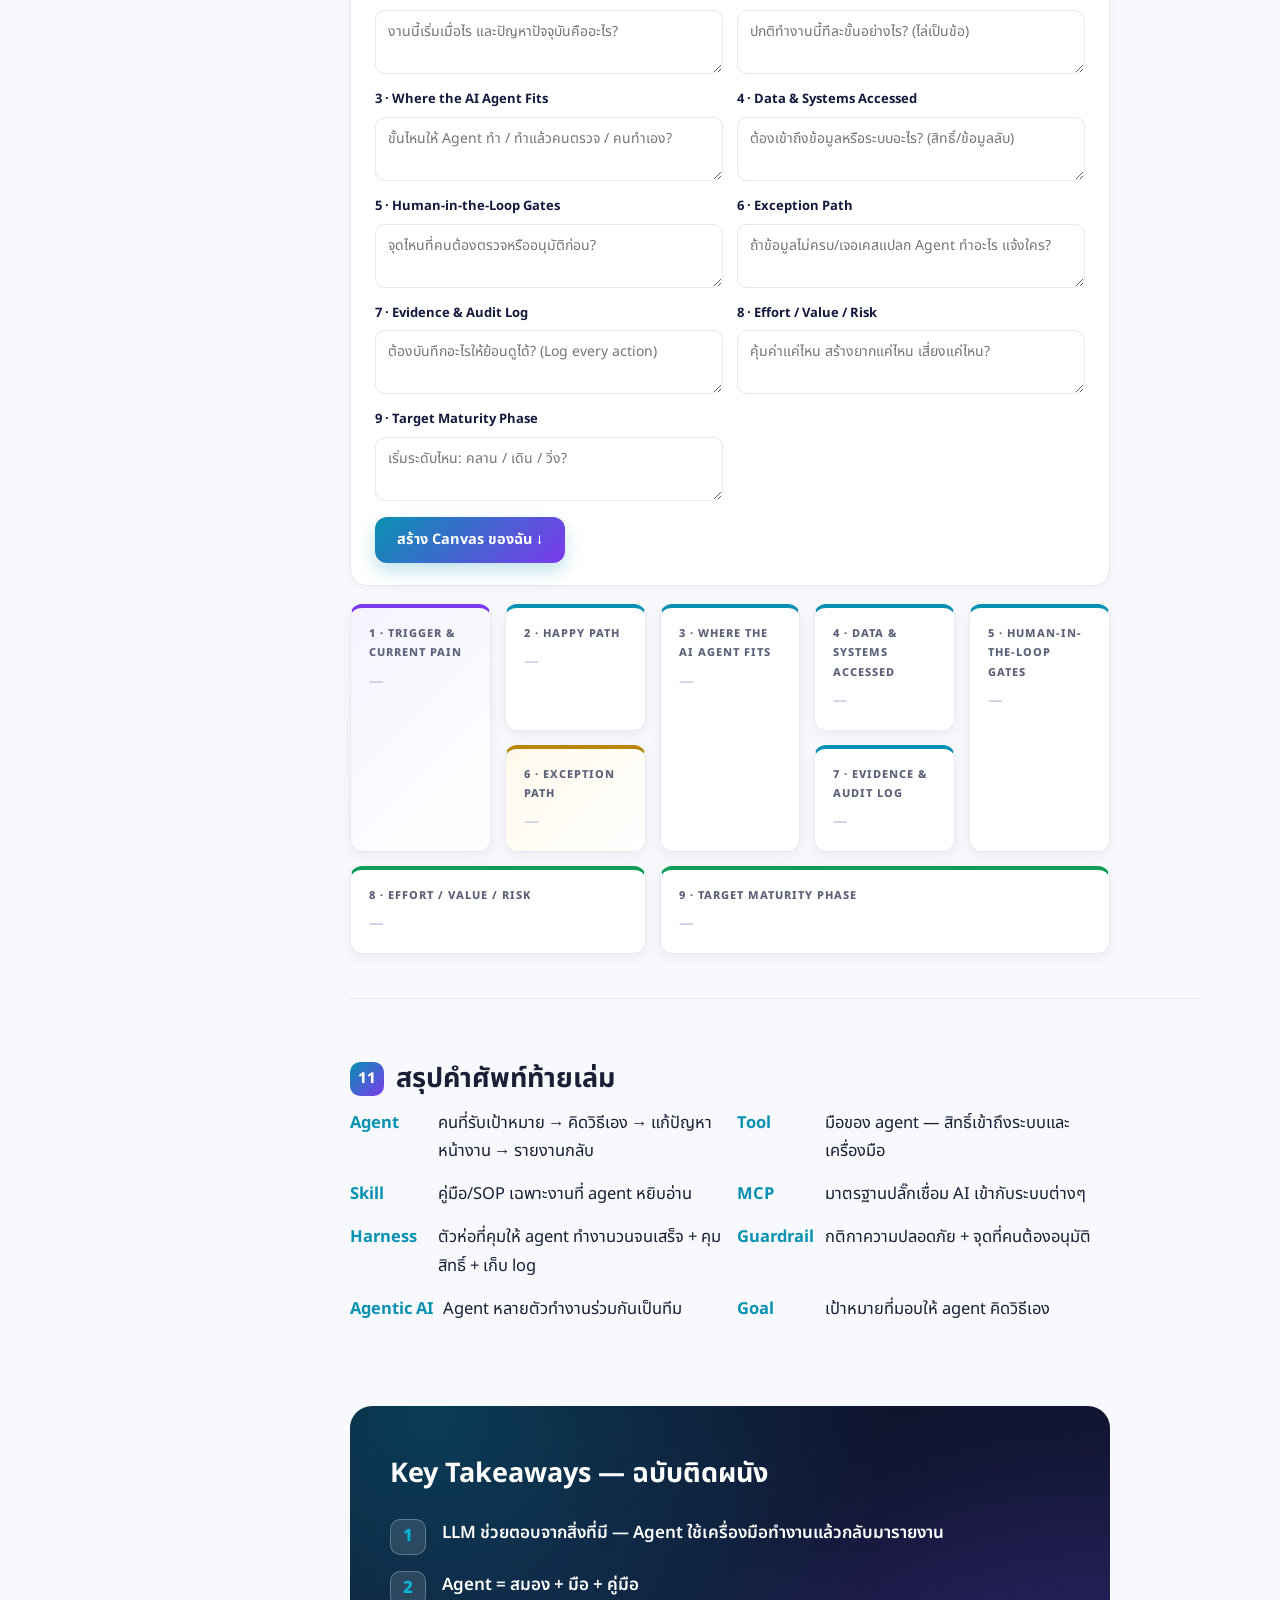
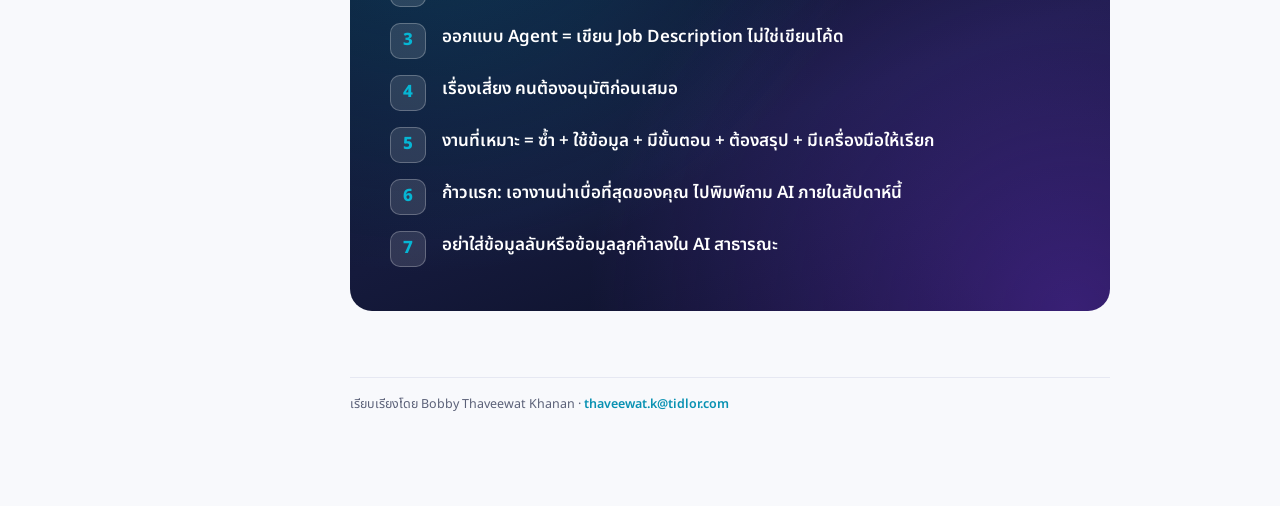
==== commit 21e60aef: "Render result as MIT 9-cell canvas; realign handout; admin refresh + rename Blueprint Lab result pag" ====
--- a/ai-agent-handout.html
+++ b/ai-agent-handout.html
@@ -236,13 +236,11 @@
 /* ---------- agent canvas board ---------- */
 .canvas-board{
   display:grid; gap:14px; margin:18px 0 30px;
-  grid-template-columns:repeat(3,1fr);
+  grid-template-columns:repeat(5,1fr);
   grid-template-areas:
-    "goal goal goal"
-    "user input tool"
-    "skill skill output"
-    "exception exception log"
-    "approval approval approval";
+    "c1 c2 c3 c4 c5"
+    "c1 c6 c3 c7 c5"
+    "c8 c8 c9 c9 c9";
 }
 .canvas-board .note{
   background:#fff; border:1px solid var(--border); border-top:4px solid var(--cyan);
@@ -250,15 +248,15 @@
 }
 .canvas-board .note .lbl{ font-size:11px; text-transform:uppercase; letter-spacing:1px; font-weight:800; color:var(--muted); margin-bottom:8px; }
 .canvas-board .note .val{ font-size:14.5px; font-weight:600; line-height:1.65; white-space:pre-wrap; color:var(--text); }
-.canvas-board .a-goal{ grid-area:goal; border-top-color:var(--violet); background:linear-gradient(135deg,#f6f3ff,#fff); }
-.canvas-board .a-user{ grid-area:user; }
-.canvas-board .a-input{ grid-area:input; }
-.canvas-board .a-tool{ grid-area:tool; }
-.canvas-board .a-skill{ grid-area:skill; }
-.canvas-board .a-output{ grid-area:output; border-top-color:var(--good); }
-.canvas-board .a-exception{ grid-area:exception; border-top-color:var(--warn); background:linear-gradient(135deg,#fff9ec,#fff); }
-.canvas-board .a-log{ grid-area:log; }
-.canvas-board .a-approval{ grid-area:approval; border-top-color:var(--bad); background:linear-gradient(135deg,#fff6f5,#fff); }
+.canvas-board .a-c1{ grid-area:c1; border-top-color:var(--violet); background:linear-gradient(135deg,#f6f3ff,#fff); }
+.canvas-board .a-c2{ grid-area:c2; }
+.canvas-board .a-c3{ grid-area:c3; }
+.canvas-board .a-c4{ grid-area:c4; }
+.canvas-board .a-c5{ grid-area:c5; }
+.canvas-board .a-c6{ grid-area:c6; border-top-color:var(--warn); background:linear-gradient(135deg,#fff9ec,#fff); }
+.canvas-board .a-c7{ grid-area:c7; }
+.canvas-board .a-c8{ grid-area:c8; border-top-color:var(--good); }
+.canvas-board .a-c9{ grid-area:c9; border-top-color:var(--good); }
 .canvas-board.empty .val{ color:#c3c7de; }
 
 .canvas-form{ display:grid; grid-template-columns:1fr 1fr; gap:14px; }
@@ -275,7 +273,7 @@
 }
 .btn-generate:hover{ filter:brightness(1.08); }
 @media (max-width:920px){
-  .canvas-board{ grid-template-columns:1fr; grid-template-areas:"goal" "user" "input" "tool" "skill" "output" "exception" "log" "approval"; }
+  .canvas-board{ grid-template-columns:1fr; grid-template-areas:"c1" "c2" "c3" "c4" "c5" "c6" "c7" "c8" "c9"; }
   .canvas-form{ grid-template-columns:1fr; }
 }
 
@@ -373,7 +371,7 @@
     <a href="#guardrail"><span class="n">7</span> กติกาความปลอดภัย</a>
     <a href="#safe-start"><span class="n">8</span> เริ่มทดลองอย่างปลอดภัย</a>
     <a href="#enterprise"><span class="n">9</span> ตัวอย่าง Enterprise Agent</a>
-    <a href="#canvas"><span class="n">10</span> Agent Canvas 7 ช่อง</a>
+    <a href="#canvas"><span class="n">10</span> Pilot Workflow Canvas (MIT 9 ช่อง)</a>
     <a href="#glossary"><span class="n">11</span> สรุปคำศัพท์</a>
     <a href="#takeaways"><span class="n">12</span> Key Takeaways</a>
   </nav>
@@ -782,62 +780,62 @@
 
       <!-- 10 -->
       <section id="canvas">
-        <h2><span class="sec-num">10</span>Agent Canvas ฉบับเต็ม 9 ช่อง</h2>
-        <p>ในคลาสสดเราย่อเหลือ 4 ช่องภาษาคนเพื่อลดความรู้สึก "ตอบไม่ได้" — นี่คือฉบับเต็ม 9 ช่อง สำหรับคนที่พร้อมออกแบบละเอียดขึ้น อิงกรอบ <b>MIT — Applied Agentic AI for Organizational Transformation (Pilot Workflow Canvas)</b> โดยเพิ่มช่อง Exception และ Log/หลักฐาน ซึ่งจำเป็นมากสำหรับสถาบันการเงิน</p>
+        <h2><span class="sec-num">10</span>Pilot Workflow Canvas — 9 ช่อง (MIT)</h2>
+        <p>นี่คือ Canvas ฉบับเต็ม 9 ช่อง อิงกรอบ <b>MIT — Applied Agentic AI for Organizational Transformation</b> (AI Maturity Cycle · Data Governance · HITL Safe Deployment — M3/M5) เป็นชุดคำถามเดียวกับที่ใช้ใน <b>Blueprint Lab</b> ของเรา ใช้เป็นใบงานกระดาษสำหรับร่างก่อนกรอกในระบบก็ได้</p>
 
         <table class="canvas">
           <tr><th>#</th><th>ช่อง</th><th>คำถาม</th></tr>
-          <tr><td>1</td><td>งาน (Goal)</td><td>งานที่อยากให้ Agent ช่วยคืออะไร?</td></tr>
-          <tr><td>2</td><td>ผู้ใช้</td><td>ใครคือผู้ใช้ Agent?</td></tr>
-          <tr><td>3</td><td>Input</td><td>Agent ต้องรับ Input อะไร?</td></tr>
-          <tr><td>4</td><td>ระบบ (Tool)</td><td>ต้องต่อข้อมูลหรือระบบอะไร?</td></tr>
-          <tr><td>5</td><td>Skill</td><td>Agent ต้องมี Skill อะไร?</td></tr>
-          <tr><td>6</td><td>Output</td><td>Output ที่ต้องการคืออะไร?</td></tr>
-          <tr><td>7</td><td>Approval</td><td>จุดไหนต้องให้คนอนุมัติ?</td></tr>
-          <tr><td>8</td><td>Exception</td><td>ถ้าข้อมูลไม่ครบ ระบบล่ม หรือเจอเคสแปลก Agent ทำอะไร แจ้งใคร?</td></tr>
-          <tr><td>9</td><td>Log / หลักฐาน</td><td>ต้องบันทึกอะไรไว้ให้ย้อนดูได้? (Log every action)</td></tr>
+          <tr><td>1</td><td>Trigger &amp; Current Pain</td><td>งานนี้เริ่มเมื่อไร และปัญหาปัจจุบันคืออะไร?</td></tr>
+          <tr><td>2</td><td>Happy Path</td><td>ปกติทำงานนี้ทีละขั้นอย่างไร? (ไล่เป็นข้อ)</td></tr>
+          <tr><td>3</td><td>Where the AI Agent Fits</td><td>ขั้นไหนให้ Agent ทำ / ทำแล้วคนตรวจ / คนทำเอง?</td></tr>
+          <tr><td>4</td><td>Data &amp; Systems Accessed</td><td>ต้องเข้าถึงข้อมูลหรือระบบอะไร? (สิทธิ์ / ข้อมูลลับ)</td></tr>
+          <tr><td>5</td><td>Human-in-the-Loop Gates</td><td>จุดไหนที่คนต้องตรวจหรืออนุมัติก่อน?</td></tr>
+          <tr><td>6</td><td>Exception Path</td><td>ถ้าข้อมูลไม่ครบ/เจอเคสแปลก Agent ทำอะไร แจ้งใคร?</td></tr>
+          <tr><td>7</td><td>Evidence &amp; Audit Log</td><td>ต้องบันทึกอะไรไว้ให้ย้อนดูได้? (Log every action)</td></tr>
+          <tr><td>8</td><td>Effort / Value / Risk</td><td>คุ้มค่าแค่ไหน สร้างยากแค่ไหน เสี่ยงแค่ไหน?</td></tr>
+          <tr><td>9</td><td>Target Maturity Phase</td><td>เริ่มระดับไหน: คลาน / เดิน / วิ่ง (Crawl / Walk / Run)?</td></tr>
         </table>
 
         <h3>ตัวอย่าง Canvas ที่กรอกครบ — Daily Sales Insight Agent</h3>
         <div class="canvas-board">
-          <div class="note a-goal"><div class="lbl">งาน (Goal)</div><div class="val">สรุปยอดขายรายวัน + หาสาขา performance ผิดปกติ</div></div>
-          <div class="note a-user"><div class="lbl">ผู้ใช้</div><div class="val">ผู้จัดการทีมขาย / ผู้บริหาร / ทีม Analytics</div></div>
-          <div class="note a-input"><div class="lbl">Input</div><div class="val">คำถามผู้บริหาร เช่น "เมื่อวานสาขาไหนยอดตกผิดปกติ เพราะอะไร"</div></div>
-          <div class="note a-tool"><div class="lbl">ระบบ (Tool)</div><div class="val">Sales database, Branch master, Target, Historical sales</div></div>
-          <div class="note a-skill"><div class="lbl">Skill</div><div class="val">Trend analysis, Anomaly detection, อธิบาย root cause, เขียน executive summary</div></div>
-          <div class="note a-output"><div class="lbl">Output</div><div class="val">รายงาน 1 หน้า: สาขาผิดปกติ + สาเหตุที่เป็นไปได้ + recommendation</div></div>
-          <div class="note a-exception"><div class="lbl">Exception</div><div class="val">ถ้าข้อมูลไม่ครบ → หยุด + แจ้ง Analyst ทาง Teams และห้ามเดาตัวเลข</div></div>
-          <div class="note a-log"><div class="lbl">Log / หลักฐาน</div><div class="val">บันทึกแหล่งข้อมูล เวลา สาขาที่ผิดปกติ และใครเป็นคนอนุมัติ</div></div>
-          <div class="note a-approval"><div class="lbl">Approval</div><div class="val">Analyst ตรวจก่อนส่งผู้บริหาร</div></div>
+          <div class="note a-c1"><div class="lbl">1 · Trigger &amp; Current Pain</div><div class="val">ทุกเช้า 8:00 ผู้บริหารถามว่าสาขาไหนยอดตกผิดปกติ · วันนี้ต้องรวบรวมหลายระบบด้วยมือ ใช้เวลานาน เห็นช้า</div></div>
+          <div class="note a-c2"><div class="lbl">2 · Happy Path</div><div class="val">1) ดึงยอดขายรายสาขา 2) เทียบกับเป้า/ค่าเฉลี่ย 3) หา anomaly 4) หา root cause 5) เขียนสรุป 1 หน้า</div></div>
+          <div class="note a-c3"><div class="lbl">3 · Where the AI Agent Fits</div><div class="val">ขั้น 1–4 🤖 Agent ทำ · ขั้น 5 🤖+👤 Agent ร่าง คนตรวจ · Autonomy: Advisory</div></div>
+          <div class="note a-c4"><div class="lbl">4 · Data &amp; Systems Accessed</div><div class="val">Sales DB, Branch master, Target, Historical sales (read-only) · ไม่มีข้อมูลลูกค้า</div></div>
+          <div class="note a-c5"><div class="lbl">5 · Human-in-the-Loop Gates</div><div class="val">Analyst ตรวจตัวเลขและสรุป ก่อนส่งผู้บริหารทุกครั้ง</div></div>
+          <div class="note a-c6"><div class="lbl">6 · Exception Path</div><div class="val">ข้อมูลไม่ครบ → หยุด + แจ้ง Analyst ทาง Teams และห้ามเดาตัวเลข</div></div>
+          <div class="note a-c7"><div class="lbl">7 · Evidence &amp; Audit Log</div><div class="val">บันทึกแหล่งข้อมูล เวลา สาขาที่ผิดปกติ ผลสรุป และใครเป็นคนอนุมัติ</div></div>
+          <div class="note a-c8"><div class="lbl">8 · Effort / Value / Risk</div><div class="val">Value: สูง · Effort: กลาง · Risk: กลาง (ลดด้วย advisory + คนตรวจ)</div></div>
+          <div class="note a-c9"><div class="lbl">9 · Target Maturity Phase</div><div class="val">เริ่ม Crawl (คนตรวจทุกชิ้น) → ขยับ Walk เมื่อความแม่นยำ &gt; 90%</div></div>
         </div>
 
         <h3>ลองกรอกของคุณเอง แล้วสร้างเป็น Canvas</h3>
-        <p style="color:var(--muted);font-size:14px;">กรอก 7 ช่องด้านล่าง แล้วกดปุ่ม "สร้าง Canvas" — ระบบจะจัดหน้าให้เป็นบอร์ด Canvas ทันที (ไม่ถูกบันทึกไว้ในเครื่อง ถ้าจะเก็บให้ปริ้นหรือคัดลอกไปที่อื่น)</p>
+        <p style="color:var(--muted);font-size:14px;">กรอก 9 ช่องด้านล่าง แล้วกดปุ่ม "สร้าง Canvas" — ระบบจะจัดหน้าให้เป็นบอร์ด Canvas ทันที (ไม่ถูกบันทึกไว้ในเครื่อง ถ้าจะเก็บให้ปริ้นหรือคัดลอกไปที่อื่น)</p>
         <div class="card">
           <div class="canvas-form">
-            <label>งาน (Goal)<textarea id="cf-goal" placeholder="งานที่อยากให้ Agent ช่วยคืออะไร?"></textarea></label>
-            <label>ผู้ใช้<textarea id="cf-user" placeholder="ใครคือผู้ใช้ Agent?"></textarea></label>
-            <label>Input<textarea id="cf-input" placeholder="Agent ต้องรับ Input อะไร?"></textarea></label>
-            <label>ระบบ (Tool)<textarea id="cf-tool" placeholder="ต้องต่อข้อมูลหรือระบบอะไร?"></textarea></label>
-            <label>Skill<textarea id="cf-skill" placeholder="Agent ต้องมี Skill อะไร?"></textarea></label>
-            <label>Output<textarea id="cf-output" placeholder="Output ที่ต้องการคืออะไร?"></textarea></label>
-            <label>Approval<textarea id="cf-approval" placeholder="จุดไหนต้องให้คนอนุมัติ?"></textarea></label>
-            <label>Exception<textarea id="cf-exception" placeholder="ถ้าข้อมูลไม่ครบ/เจอเคสแปลก Agent ทำอะไร แจ้งใคร?"></textarea></label>
-            <label>Log / หลักฐาน<textarea id="cf-log" placeholder="ต้องบันทึกอะไรให้ย้อนดูได้?"></textarea></label>
+            <label>1 · Trigger &amp; Current Pain<textarea id="cf-c1" placeholder="งานนี้เริ่มเมื่อไร และปัญหาปัจจุบันคืออะไร?"></textarea></label>
+            <label>2 · Happy Path<textarea id="cf-c2" placeholder="ปกติทำงานนี้ทีละขั้นอย่างไร? (ไล่เป็นข้อ)"></textarea></label>
+            <label>3 · Where the AI Agent Fits<textarea id="cf-c3" placeholder="ขั้นไหนให้ Agent ทำ / ทำแล้วคนตรวจ / คนทำเอง?"></textarea></label>
+            <label>4 · Data &amp; Systems Accessed<textarea id="cf-c4" placeholder="ต้องเข้าถึงข้อมูลหรือระบบอะไร? (สิทธิ์/ข้อมูลลับ)"></textarea></label>
+            <label>5 · Human-in-the-Loop Gates<textarea id="cf-c5" placeholder="จุดไหนที่คนต้องตรวจหรืออนุมัติก่อน?"></textarea></label>
+            <label>6 · Exception Path<textarea id="cf-c6" placeholder="ถ้าข้อมูลไม่ครบ/เจอเคสแปลก Agent ทำอะไร แจ้งใคร?"></textarea></label>
+            <label>7 · Evidence &amp; Audit Log<textarea id="cf-c7" placeholder="ต้องบันทึกอะไรให้ย้อนดูได้? (Log every action)"></textarea></label>
+            <label>8 · Effort / Value / Risk<textarea id="cf-c8" placeholder="คุ้มค่าแค่ไหน สร้างยากแค่ไหน เสี่ยงแค่ไหน?"></textarea></label>
+            <label>9 · Target Maturity Phase<textarea id="cf-c9" placeholder="เริ่มระดับไหน: คลาน / เดิน / วิ่ง?"></textarea></label>
           </div>
           <button class="btn-generate" id="genCanvas">สร้าง Canvas ของฉัน ↓</button>
         </div>
 
         <div class="canvas-board empty" id="myCanvasBoard">
-          <div class="note a-goal"><div class="lbl">งาน (Goal)</div><div class="val">—</div></div>
-          <div class="note a-user"><div class="lbl">ผู้ใช้</div><div class="val">—</div></div>
-          <div class="note a-input"><div class="lbl">Input</div><div class="val">—</div></div>
-          <div class="note a-tool"><div class="lbl">ระบบ (Tool)</div><div class="val">—</div></div>
-          <div class="note a-skill"><div class="lbl">Skill</div><div class="val">—</div></div>
-          <div class="note a-output"><div class="lbl">Output</div><div class="val">—</div></div>
-          <div class="note a-exception"><div class="lbl">Exception</div><div class="val">—</div></div>
-          <div class="note a-log"><div class="lbl">Log / หลักฐาน</div><div class="val">—</div></div>
-          <div class="note a-approval"><div class="lbl">Approval</div><div class="val">—</div></div>
+          <div class="note a-c1"><div class="lbl">1 · Trigger &amp; Current Pain</div><div class="val">—</div></div>
+          <div class="note a-c2"><div class="lbl">2 · Happy Path</div><div class="val">—</div></div>
+          <div class="note a-c3"><div class="lbl">3 · Where the AI Agent Fits</div><div class="val">—</div></div>
+          <div class="note a-c4"><div class="lbl">4 · Data &amp; Systems Accessed</div><div class="val">—</div></div>
+          <div class="note a-c5"><div class="lbl">5 · Human-in-the-Loop Gates</div><div class="val">—</div></div>
+          <div class="note a-c6"><div class="lbl">6 · Exception Path</div><div class="val">—</div></div>
+          <div class="note a-c7"><div class="lbl">7 · Evidence &amp; Audit Log</div><div class="val">—</div></div>
+          <div class="note a-c8"><div class="lbl">8 · Effort / Value / Risk</div><div class="val">—</div></div>
+          <div class="note a-c9"><div class="lbl">9 · Target Maturity Phase</div><div class="val">—</div></div>
         </div>
       </section>
 
@@ -926,7 +924,7 @@
 if(genBtn){
   genBtn.addEventListener('click', ()=>{
     const board = document.getElementById('myCanvasBoard');
-    const fields = ['goal','user','input','tool','skill','output','exception','log','approval'];
+    const fields = ['c1','c2','c3','c4','c5','c6','c7','c8','c9'];
     let hasValue = false;
     fields.forEach(f=>{
       const input = document.getElementById('cf-'+f);
